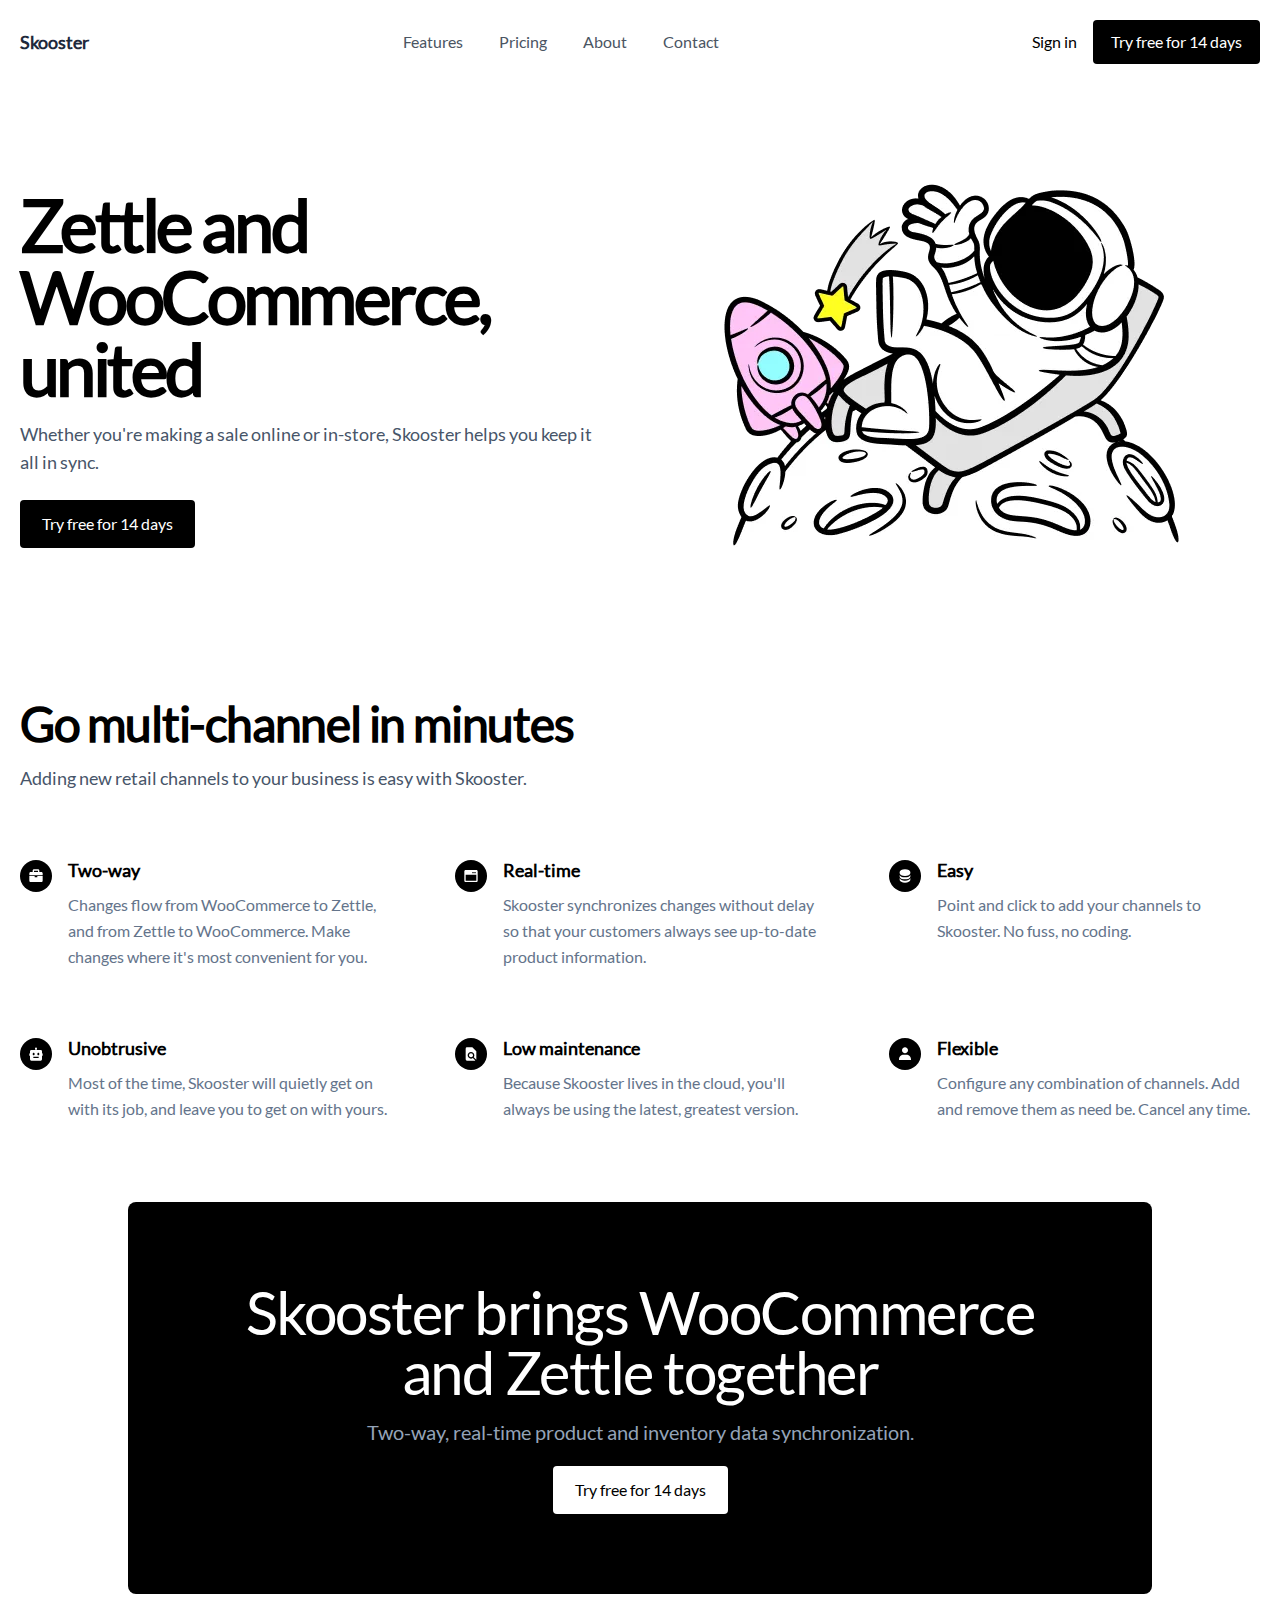
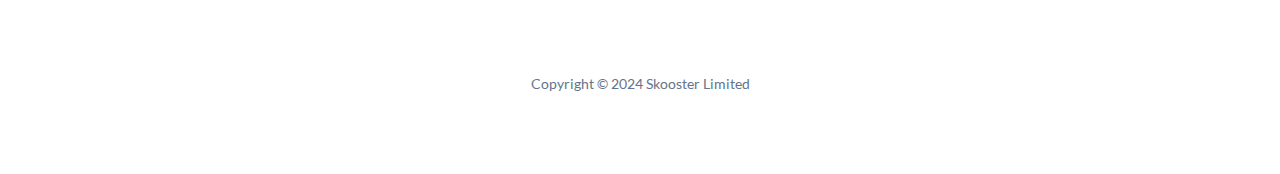
==== index.html @ 65a6e3c0 "fix: typo, reword" ====
<!DOCTYPE html><html lang="en"> <head><meta charset="UTF-8"><meta name="viewport" content="width=device-width"><link rel="icon" type="image/svg+xml" href="/favicon.svg"><meta name="generator" content="Astro v4.5.16"><!-- <link rel="preload" as="image" href={src} alt="Hero" /> --><title>Skooster</title><link rel="canonical" href="https://skooster.applebite.co.uk/"><meta name="description" content="Skooster Limited"><meta name="robots" content="index, follow"><meta name="twitter:card" content="summary_large_image"><meta name="twitter:site" content="@skoosterhq"><meta name="twitter:creator" content="@skoosterhq"><link rel="stylesheet" href="/_astro/index.DjylBV1G.css"></head> <body> <div class="max-w-screen-xl mx-auto px-5">  <header class="flex flex-col lg:flex-row justify-between items-center my-5">  <div class="flex w-full lg:w-auto items-center justify-between"> <a href="/" class="text-lg"><span class="font-bold text-slate-800">Skooster</span> </a> <div class="block lg:hidden"> <button id="astronav-menu" aria-label="Toggle Menu">  <svg fill="currentColor" class="w-4 h-4 text-gray-800" width="24" height="24" viewBox="0 0 24 24" xmlns="https://www.w3.org/2000/svg"> <title>Toggle Menu</title> <path class="astronav-close-icon astronav-toggle hidden" fill-rule="evenodd" clip-rule="evenodd" d="M18.278 16.864a1 1 0 01-1.414 1.414l-4.829-4.828-4.828 4.828a1 1 0 01-1.414-1.414l4.828-4.829-4.828-4.828a1 1 0 011.414-1.414l4.829 4.828 4.828-4.828a1 1 0 111.414 1.414l-4.828 4.829 4.828 4.828z"></path> <path class="astronav-open-icon astronav-toggle" fill-rule="evenodd" d="M4 5h16a1 1 0 010 2H4a1 1 0 110-2zm0 6h16a1 1 0 010 2H4a1 1 0 010-2zm0 6h16a1 1 0 010 2H4a1 1 0 010-2z"></path> </svg>  </button> </div> </div> <nav class="astronav-items astronav-toggle hidden w-full lg:w-auto mt-2 lg:flex lg:mt-0">  <ul class="flex flex-col lg:flex-row lg:gap-3">  <li> <a href="#" class="flex lg:px-3 py-2 items-center text-gray-600 hover:text-gray-900"> <span> Features</span> </a> </li>  <li> <a href="/pricing" class="flex lg:px-3 py-2 items-center text-gray-600 hover:text-gray-900"> <span> Pricing</span> </a> </li>  <li> <a href="/about" class="flex lg:px-3 py-2 items-center text-gray-600 hover:text-gray-900"> <span> About</span> </a> </li>  <li> <a href="/contact" class="flex lg:px-3 py-2 items-center text-gray-600 hover:text-gray-900"> <span> Contact</span> </a> </li>  </ul> <div class="lg:hidden flex items-center mt-3 gap-4"> <a href="#" class="rounded text-center transition focus-visible:ring-2 ring-offset-2 ring-gray-200 w-full px-4 py-2 bg-gray-100 hover:bg-gray-200   border-2 border-transparent">Log in </a> <a href="#" class="rounded text-center transition focus-visible:ring-2 ring-offset-2 ring-gray-200 w-full px-4 py-2 bg-black text-white hover:bg-gray-800  border-2 border-transparent">Sign up </a> </div>  </nav>  <script>(function(){const closeOnClick = false;

["DOMContentLoaded", "astro:after-swap"].forEach((event) => {
  document.addEventListener(event, addListeners);
});

// Function to clone and replace elements
function cloneAndReplace(element) {
  const clone = element.cloneNode(true);
  element.parentNode.replaceChild(clone, element);
}

function addListeners() {
  // Clean up existing listeners
  const oldMenuButton = document.getElementById("astronav-menu");
  if (oldMenuButton) {
    cloneAndReplace(oldMenuButton);
  }

  const oldDropdownMenus = document.querySelectorAll(".astronav-dropdown");
  oldDropdownMenus.forEach((menu) => {
    cloneAndReplace(menu);
  });

  // Mobile nav toggle
  const menuButton = document.getElementById("astronav-menu");
  menuButton && menuButton.addEventListener("click", toggleMobileNav);

  // Dropdown menus
  const dropdownMenus = document.querySelectorAll(".astronav-dropdown");
  dropdownMenus.forEach((menu) => {
    const button = menu.querySelector("button");
    button &&
      button.addEventListener("click", (event) =>
        toggleDropdownMenu(event, menu, dropdownMenus)
      );

    // Handle Submenu Dropdowns
    const dropDownSubmenus = menu.querySelectorAll(
      ".astronav-dropdown-submenu"
    );

    dropDownSubmenus.forEach((submenu) => {
      const submenuButton = submenu.querySelector("button");
      submenuButton &&
        submenuButton.addEventListener("click", (event) => {
          event.stopImmediatePropagation();
          toggleSubmenuDropdown(event, submenu);
        });
    });
  });

  // Clicking away from dropdown will remove the dropdown class
  document.addEventListener("click", closeAllDropdowns);

  if (closeOnClick) {
    handleCloseOnClick();
  }
}

function toggleMobileNav() {
  [...document.querySelectorAll(".astronav-toggle")].forEach((el) => {
    el.classList.toggle("hidden");
  });
}

function toggleDropdownMenu(event, menu, dropdownMenus) {
  toggleMenu(menu);

  // Close one dropdown when selecting another
  Array.from(dropdownMenus)
    .filter((el) => el !== menu && !menu.contains(el))
    .forEach(closeMenu);

  event.stopPropagation();
}

function toggleSubmenuDropdown(event, submenu) {
  event.stopPropagation();
  toggleMenu(submenu);

  // Close sibling submenus at the same nesting level
  const siblingSubmenus = submenu
    .closest(".astronav-dropdown")
    .querySelectorAll(".astronav-dropdown-submenu");
  Array.from(siblingSubmenus)
    .filter((el) => el !== submenu && !submenu.contains(el))
    .forEach(closeMenu);
}

function closeAllDropdowns(event) {
  const dropdownMenus = document.querySelectorAll(".dropdown-toggle");
  const dropdownParent = document.querySelectorAll(
    ".astronav-dropdown, .astronav-dropdown-submenu"
  );
  const isButtonInsideDropdown = [
    ...document.querySelectorAll(
      ".astronav-dropdown button, .astronav-dropdown-submenu button, #astronav-menu"
    ),
  ].some((button) => button.contains(event.target));
  if (!isButtonInsideDropdown) {
    dropdownMenus.forEach((d) => {
      // console.log("I ran", d);
      // if (!d.contains(event.target)) {
      d.classList.remove("open");
      d.removeAttribute("open");
      d.classList.add("hidden");
      // }
    });
    dropdownParent.forEach((d) => {
      d.classList.remove("open");
      d.removeAttribute("open");
      d.setAttribute("aria-expanded", "false");
    });
  }
}

function toggleMenu(menu) {
  menu.classList.toggle("open");
  const expanded = menu.getAttribute("aria-expanded") === "true";
  menu.setAttribute("aria-expanded", expanded ? "false" : "true");
  menu.hasAttribute("open")
    ? menu.removeAttribute("open")
    : menu.setAttribute("open", "");

  const dropdownToggle = menu.querySelector(".dropdown-toggle");
  const dropdownExpanded = dropdownToggle.getAttribute("aria-expanded");
  dropdownToggle.classList.toggle("hidden");
  dropdownToggle.setAttribute(
    "aria-expanded",
    dropdownExpanded === "true" ? "false" : "true"
  );
}

function closeMenu(menu) {
  // console.log("closing", menu);
  menu.classList.remove("open");
  menu.removeAttribute("open");
  menu.setAttribute("aria-expanded", "false");
  const dropdownToggles = menu.querySelectorAll(".dropdown-toggle");
  dropdownToggles.forEach((toggle) => {
    toggle.classList.add("hidden");
    toggle.setAttribute("aria-expanded", "false");
  });
}

function handleCloseOnClick() {
  const navMenuItems = document.querySelector(".astronav-items");
  const navToggle = document.getElementById("astronav-menu");
  const navLink = navMenuItems && navMenuItems.querySelectorAll("a");

  const MenuIcons = navToggle.querySelectorAll(".astronav-toggle");

  navLink &&
    navLink.forEach((item) => {
      item.addEventListener("click", () => {
        navMenuItems?.classList.add("hidden");
        MenuIcons.forEach((el) => {
          el.classList.toggle("hidden");
        });
      });
    });
}
})();</script> <div> <div class="hidden lg:flex items-center gap-4"> <a href="#">Sign in</a> <a href="#" class="rounded text-center transition focus-visible:ring-2 ring-offset-2 ring-gray-200 px-4 py-2 bg-black text-white hover:bg-gray-800  border-2 border-transparent">Try free for 14 days </a> </div> </div> </header>  </div>  <div class="max-w-screen-xl mx-auto px-5">  <main class="grid lg:grid-cols-2 place-items-center pt-16 pb-8 md:pt-12 md:pb-24"> <div class="py-6 md:order-1 hidden md:block"> <picture> <source srcset="/_astro/hero.DlKDY3ml_C3Yxn.webp 200w, /_astro/hero.DlKDY3ml_Z2lV4Yd.webp 400w, /_astro/hero.DlKDY3ml_Z1VhsC8.webp 600w" type="image/webp" sizes="(max-width: 800px) 100vw, 620px"> <img src="/_astro/hero.DlKDY3ml_1b0qtt.png" srcset="/_astro/hero.DlKDY3ml_Zb8dUS.png 200w, /_astro/hero.DlKDY3ml_1U3Pls.png 400w, /_astro/hero.DlKDY3ml_1b0qtt.png 600w" alt="Astronaut in the air" sizes="(max-width: 800px) 100vw, 620px" loading="eager" width="520" height="424" decoding="async"> </picture> </div> <div> <h1 class="text-5xl lg:text-6xl xl:text-7xl font-bold lg:tracking-tight xl:tracking-tighter">
Zettle and WooCommerce, united
</h1> <p class="text-lg mt-4 text-slate-600 max-w-xl">
Whether you're making a sale online or in-store, Skooster helps you keep it all in sync.
</p> <div class="mt-6 flex flex-col sm:flex-row gap-3"> <a href="https://web3templates.com/templates/astroship-starter-website-template-for-astro" target="_blank" rel="noopener" class="rounded text-center transition focus-visible:ring-2 ring-offset-2 ring-gray-200 px-5 py-2.5 bg-black text-white hover:bg-gray-800  border-2 border-transparent flex gap-1 items-center justify-center">
Try free for 14 days
 </a> </div> </div> </main> <div class="mt-16 md:mt-0"> <h2 class="text-4xl lg:text-5xl font-bold lg:tracking-tight">
Go multi-channel in minutes
</h2> <p class="text-lg mt-4 text-slate-600">
Adding new retail channels to your business is easy with Skooster.
</p> </div> <div class="grid sm:grid-cols-2 md:grid-cols-3 mt-16 gap-16"> <div class="flex gap-4 items-start"> <div class="mt-1 bg-black rounded-full p-2 w-8 h-8 shrink-0"> <svg width="1em" height="1em" viewBox="0 0 24 24" class="text-white" data-icon="bx:bxs-briefcase">  <symbol id="ai:bx:bxs-briefcase"><path d="M20 6h-3V4c0-1.103-.897-2-2-2H9c-1.103 0-2 .897-2 2v2H4c-1.103 0-2 .897-2 2v3h20V8c0-1.103-.897-2-2-2zM9 4h6v2H9V4zm5 10h-4v-2H2v7c0 1.103.897 2 2 2h16c1.103 0 2-.897 2-2v-7h-8v2z" fill="currentColor"/></symbol><use xlink:href="#ai:bx:bxs-briefcase"></use>  </svg> </div> <div> <h3 class="font-semibold text-lg">Two-way</h3>  <p class="text-slate-500 mt-2 leading-relaxed"> Changes flow from WooCommerce to Zettle, and from Zettle to WooCommerce.  Make changes where it&#39;s most convenient for you. </p> </div> </div><div class="flex gap-4 items-start"> <div class="mt-1 bg-black rounded-full p-2 w-8 h-8 shrink-0"> <svg width="1em" height="1em" viewBox="0 0 24 24" class="text-white" data-icon="bx:bxs-window-alt">  <symbol id="ai:bx:bxs-window-alt"><path d="M20 3H4c-1.103 0-2 .897-2 2v14c0 1.103.897 2 2 2h16c1.103 0 2-.897 2-2V5c0-1.103-.897-2-2-2zm-3 3h2v2h-2V6zm-3 0h2v2h-2V6zM4 19v-9h16.001l.001 9H4z" fill="currentColor"/></symbol><use xlink:href="#ai:bx:bxs-window-alt"></use>  </svg> </div> <div> <h3 class="font-semibold text-lg">Real-time</h3>  <p class="text-slate-500 mt-2 leading-relaxed"> Skooster synchronizes changes without delay so that your customers always see up-to-date product information. </p> </div> </div><div class="flex gap-4 items-start"> <div class="mt-1 bg-black rounded-full p-2 w-8 h-8 shrink-0"> <svg width="1em" height="1em" viewBox="0 0 24 24" class="text-white" data-icon="bx:bxs-data">  <symbol id="ai:bx:bxs-data"><path d="M20 6c0-2.168-3.663-4-8-4S4 3.832 4 6v2c0 2.168 3.663 4 8 4s8-1.832 8-4V6zm-8 13c-4.337 0-8-1.832-8-4v3c0 2.168 3.663 4 8 4s8-1.832 8-4v-3c0 2.168-3.663 4-8 4z" fill="currentColor"/><path d="M20 10c0 2.168-3.663 4-8 4s-8-1.832-8-4v3c0 2.168 3.663 4 8 4s8-1.832 8-4v-3z" fill="currentColor"/></symbol><use xlink:href="#ai:bx:bxs-data"></use>  </svg> </div> <div> <h3 class="font-semibold text-lg">Easy</h3>  <p class="text-slate-500 mt-2 leading-relaxed"> Point and click to add your channels to Skooster.  No fuss, no coding. </p> </div> </div><div class="flex gap-4 items-start"> <div class="mt-1 bg-black rounded-full p-2 w-8 h-8 shrink-0"> <svg width="1em" height="1em" viewBox="0 0 24 24" class="text-white" data-icon="bx:bxs-bot">  <symbol id="ai:bx:bxs-bot"><path d="M21 10.975V8a2 2 0 0 0-2-2h-6V4.688c.305-.274.5-.668.5-1.11a1.5 1.5 0 0 0-3 0c0 .442.195.836.5 1.11V6H5a2 2 0 0 0-2 2v2.998l-.072.005A.999.999 0 0 0 2 12v2a1 1 0 0 0 1 1v5a2 2 0 0 0 2 2h14a2 2 0 0 0 2-2v-5a1 1 0 0 0 1-1v-1.938a1.004 1.004 0 0 0-.072-.455c-.202-.488-.635-.605-.928-.632zM7 12c0-1.104.672-2 1.5-2s1.5.896 1.5 2s-.672 2-1.5 2S7 13.104 7 12zm8.998 6c-1.001-.003-7.997 0-7.998 0v-2s7.001-.002 8.002 0l-.004 2zm-.498-4c-.828 0-1.5-.896-1.5-2s.672-2 1.5-2s1.5.896 1.5 2s-.672 2-1.5 2z" fill="currentColor"/></symbol><use xlink:href="#ai:bx:bxs-bot"></use>  </svg> </div> <div> <h3 class="font-semibold text-lg">Unobtrusive</h3>  <p class="text-slate-500 mt-2 leading-relaxed"> Most of the time, Skooster will quietly get on with its job, and leave you to get on with yours. </p> </div> </div><div class="flex gap-4 items-start"> <div class="mt-1 bg-black rounded-full p-2 w-8 h-8 shrink-0"> <svg width="1em" height="1em" viewBox="0 0 24 24" class="text-white" data-icon="bx:bxs-file-find">  <symbol id="ai:bx:bxs-file-find"><path d="M6 22h12c.178 0 .348-.03.512-.074l-3.759-3.759A4.966 4.966 0 0 1 12 19c-2.757 0-5-2.243-5-5s2.243-5 5-5s5 2.243 5 5a4.964 4.964 0 0 1-.833 2.753l3.759 3.759c.044-.164.074-.334.074-.512V8l-6-6H6a2 2 0 0 0-2 2v16a2 2 0 0 0 2 2z" fill="currentColor"/><circle cx="12" cy="14" r="3" fill="currentColor"/></symbol><use xlink:href="#ai:bx:bxs-file-find"></use>  </svg> </div> <div> <h3 class="font-semibold text-lg">Low maintenance</h3>  <p class="text-slate-500 mt-2 leading-relaxed"> Because Skooster lives in the cloud, you&#39;ll always be using the latest, greatest version. </p> </div> </div><div class="flex gap-4 items-start"> <div class="mt-1 bg-black rounded-full p-2 w-8 h-8 shrink-0"> <svg width="1em" height="1em" viewBox="0 0 24 24" class="text-white" data-icon="bx:bxs-user">  <symbol id="ai:bx:bxs-user"><path d="M7.5 6.5C7.5 8.981 9.519 11 12 11s4.5-2.019 4.5-4.5S14.481 2 12 2S7.5 4.019 7.5 6.5zM20 21h1v-1c0-3.859-3.141-7-7-7h-4c-3.86 0-7 3.141-7 7v1h17z" fill="currentColor"/></symbol><use xlink:href="#ai:bx:bxs-user"></use>  </svg> </div> <div> <h3 class="font-semibold text-lg">Flexible</h3>  <p class="text-slate-500 mt-2 leading-relaxed"> Configure any combination of channels.  Add and remove them as need be.  Cancel any time. </p> </div> </div> </div> <div class="bg-black p-8 md:px-20 md:py-20 mt-20 mx-auto max-w-5xl rounded-lg flex flex-col items-center text-center"> <h2 class="text-white text-4xl md:text-6xl tracking-tight">
Skooster brings WooCommerce and Zettle together
</h2> <p class="text-slate-400 mt-4 text-lg md:text-xl">
Two-way, real-time product and inventory data synchronization.
</p> <div class="flex mt-5"> <a href="#" class="rounded text-center transition focus-visible:ring-2 ring-offset-2 ring-gray-200 px-5 py-2.5 bg-white text-black   border-2 border-transparent">Try free for 14 days </a> </div> </div>  </div>  <footer class="my-20"> <p class="text-center text-sm text-slate-500">
Copyright © 2024 Skooster Limited
</p> </footer>  </body> </html>
---- _astro/index.DjylBV1G.css ----
*,:before,:after{box-sizing:border-box;border-width:0;border-style:solid;border-color:#e5e7eb}:before,:after{--tw-content: ""}html,:host{line-height:1.5;-webkit-text-size-adjust:100%;-moz-tab-size:4;-o-tab-size:4;tab-size:4;font-family:Lato,ui-sans-serif,system-ui,sans-serif,"Apple Color Emoji","Segoe UI Emoji",Segoe UI Symbol,"Noto Color Emoji";font-feature-settings:normal;font-variation-settings:normal;-webkit-tap-highlight-color:transparent}body{margin:0;line-height:inherit}hr{height:0;color:inherit;border-top-width:1px}abbr:where([title]){-webkit-text-decoration:underline dotted;text-decoration:underline dotted}h1,h2,h3,h4,h5,h6{font-size:inherit;font-weight:inherit}a{color:inherit;text-decoration:inherit}b,strong{font-weight:bolder}code,kbd,samp,pre{font-family:ui-monospace,SFMono-Regular,Menlo,Monaco,Consolas,Liberation Mono,Courier New,monospace;font-feature-settings:normal;font-variation-settings:normal;font-size:1em}small{font-size:80%}sub,sup{font-size:75%;line-height:0;position:relative;vertical-align:baseline}sub{bottom:-.25em}sup{top:-.5em}table{text-indent:0;border-color:inherit;border-collapse:collapse}button,input,optgroup,select,textarea{font-family:inherit;font-feature-settings:inherit;font-variation-settings:inherit;font-size:100%;font-weight:inherit;line-height:inherit;letter-spacing:inherit;color:inherit;margin:0;padding:0}button,select{text-transform:none}button,input:where([type=button]),input:where([type=reset]),input:where([type=submit]){-webkit-appearance:button;background-color:transparent;background-image:none}:-moz-focusring{outline:auto}:-moz-ui-invalid{box-shadow:none}progress{vertical-align:baseline}::-webkit-inner-spin-button,::-webkit-outer-spin-button{height:auto}[type=search]{-webkit-appearance:textfield;outline-offset:-2px}::-webkit-search-decoration{-webkit-appearance:none}::-webkit-file-upload-button{-webkit-appearance:button;font:inherit}summary{display:list-item}blockquote,dl,dd,h1,h2,h3,h4,h5,h6,hr,figure,p,pre{margin:0}fieldset{margin:0;padding:0}legend{padding:0}ol,ul,menu{list-style:none;margin:0;padding:0}dialog{padding:0}textarea{resize:vertical}input::-moz-placeholder,textarea::-moz-placeholder{opacity:1;color:#9ca3af}input::placeholder,textarea::placeholder{opacity:1;color:#9ca3af}button,[role=button]{cursor:pointer}:disabled{cursor:default}img,svg,video,canvas,audio,iframe,embed,object{display:block;vertical-align:middle}img,video{max-width:100%;height:auto}[hidden]{display:none}*,:before,:after{--tw-border-spacing-x: 0;--tw-border-spacing-y: 0;--tw-translate-x: 0;--tw-translate-y: 0;--tw-rotate: 0;--tw-skew-x: 0;--tw-skew-y: 0;--tw-scale-x: 1;--tw-scale-y: 1;--tw-pan-x: ;--tw-pan-y: ;--tw-pinch-zoom: ;--tw-scroll-snap-strictness: proximity;--tw-gradient-from-position: ;--tw-gradient-via-position: ;--tw-gradient-to-position: ;--tw-ordinal: ;--tw-slashed-zero: ;--tw-numeric-figure: ;--tw-numeric-spacing: ;--tw-numeric-fraction: ;--tw-ring-inset: ;--tw-ring-offset-width: 0px;--tw-ring-offset-color: #fff;--tw-ring-color: rgb(59 130 246 / .5);--tw-ring-offset-shadow: 0 0 #0000;--tw-ring-shadow: 0 0 #0000;--tw-shadow: 0 0 #0000;--tw-shadow-colored: 0 0 #0000;--tw-blur: ;--tw-brightness: ;--tw-contrast: ;--tw-grayscale: ;--tw-hue-rotate: ;--tw-invert: ;--tw-saturate: ;--tw-sepia: ;--tw-drop-shadow: ;--tw-backdrop-blur: ;--tw-backdrop-brightness: ;--tw-backdrop-contrast: ;--tw-backdrop-grayscale: ;--tw-backdrop-hue-rotate: ;--tw-backdrop-invert: ;--tw-backdrop-opacity: ;--tw-backdrop-saturate: ;--tw-backdrop-sepia: ;--tw-contain-size: ;--tw-contain-layout: ;--tw-contain-paint: ;--tw-contain-style: }::backdrop{--tw-border-spacing-x: 0;--tw-border-spacing-y: 0;--tw-translate-x: 0;--tw-translate-y: 0;--tw-rotate: 0;--tw-skew-x: 0;--tw-skew-y: 0;--tw-scale-x: 1;--tw-scale-y: 1;--tw-pan-x: ;--tw-pan-y: ;--tw-pinch-zoom: ;--tw-scroll-snap-strictness: proximity;--tw-gradient-from-position: ;--tw-gradient-via-position: ;--tw-gradient-to-position: ;--tw-ordinal: ;--tw-slashed-zero: ;--tw-numeric-figure: ;--tw-numeric-spacing: ;--tw-numeric-fraction: ;--tw-ring-inset: ;--tw-ring-offset-width: 0px;--tw-ring-offset-color: #fff;--tw-ring-color: rgb(59 130 246 / .5);--tw-ring-offset-shadow: 0 0 #0000;--tw-ring-shadow: 0 0 #0000;--tw-shadow: 0 0 #0000;--tw-shadow-colored: 0 0 #0000;--tw-blur: ;--tw-brightness: ;--tw-contrast: ;--tw-grayscale: ;--tw-hue-rotate: ;--tw-invert: ;--tw-saturate: ;--tw-sepia: ;--tw-drop-shadow: ;--tw-backdrop-blur: ;--tw-backdrop-brightness: ;--tw-backdrop-contrast: ;--tw-backdrop-grayscale: ;--tw-backdrop-hue-rotate: ;--tw-backdrop-invert: ;--tw-backdrop-opacity: ;--tw-backdrop-saturate: ;--tw-backdrop-sepia: ;--tw-contain-size: ;--tw-contain-layout: ;--tw-contain-paint: ;--tw-contain-style: }.mx-auto{margin-left:auto;margin-right:auto}.my-20{margin-top:5rem;margin-bottom:5rem}.my-5{margin-top:1.25rem;margin-bottom:1.25rem}.mt-1{margin-top:.25rem}.mt-16{margin-top:4rem}.mt-2{margin-top:.5rem}.mt-20{margin-top:5rem}.mt-3{margin-top:.75rem}.mt-4{margin-top:1rem}.mt-5{margin-top:1.25rem}.mt-6{margin-top:1.5rem}.block{display:block}.flex{display:flex}.grid{display:grid}.hidden{display:none}.h-4{height:1rem}.h-8{height:2rem}.min-h-\[calc\(100vh-16rem\)\]{min-height:calc(100vh - 16rem)}.w-4{width:1rem}.w-8{width:2rem}.w-full{width:100%}.max-w-5xl{max-width:64rem}.max-w-screen-xl{max-width:1280px}.max-w-xl{max-width:36rem}.shrink-0{flex-shrink:0}.flex-col{flex-direction:column}.place-items-center{place-items:center}.items-start{align-items:flex-start}.items-center{align-items:center}.justify-center{justify-content:center}.justify-between{justify-content:space-between}.gap-1{gap:.25rem}.gap-16{gap:4rem}.gap-3{gap:.75rem}.gap-4{gap:1rem}.rounded{border-radius:.25rem}.rounded-full{border-radius:9999px}.rounded-lg{border-radius:.5rem}.border-2{border-width:2px}.border-black{--tw-border-opacity: 1;border-color:rgb(0 0 0 / var(--tw-border-opacity))}.border-transparent{border-color:transparent}.bg-black{--tw-bg-opacity: 1;background-color:rgb(0 0 0 / var(--tw-bg-opacity))}.bg-gray-100{--tw-bg-opacity: 1;background-color:rgb(243 244 246 / var(--tw-bg-opacity))}.bg-white{--tw-bg-opacity: 1;background-color:rgb(255 255 255 / var(--tw-bg-opacity))}.p-2{padding:.5rem}.p-8{padding:2rem}.px-4{padding-left:1rem;padding-right:1rem}.px-5{padding-left:1.25rem;padding-right:1.25rem}.py-2{padding-top:.5rem;padding-bottom:.5rem}.py-2\.5{padding-top:.625rem;padding-bottom:.625rem}.py-6{padding-top:1.5rem;padding-bottom:1.5rem}.pb-8{padding-bottom:2rem}.pt-16{padding-top:4rem}.text-center{text-align:center}.text-4xl{font-size:2.25rem;line-height:2.5rem}.text-5xl{font-size:3rem;line-height:1}.text-lg{font-size:1.125rem;line-height:1.75rem}.text-sm{font-size:.875rem;line-height:1.25rem}.font-bold{font-weight:700}.font-semibold{font-weight:600}.leading-relaxed{line-height:1.625}.tracking-tight{letter-spacing:-.025em}.text-black{--tw-text-opacity: 1;color:rgb(0 0 0 / var(--tw-text-opacity))}.text-gray-600{--tw-text-opacity: 1;color:rgb(75 85 99 / var(--tw-text-opacity))}.text-gray-800{--tw-text-opacity: 1;color:rgb(31 41 55 / var(--tw-text-opacity))}.text-slate-400{--tw-text-opacity: 1;color:rgb(148 163 184 / var(--tw-text-opacity))}.text-slate-500{--tw-text-opacity: 1;color:rgb(100 116 139 / var(--tw-text-opacity))}.text-slate-600{--tw-text-opacity: 1;color:rgb(71 85 105 / var(--tw-text-opacity))}.text-slate-800{--tw-text-opacity: 1;color:rgb(30 41 59 / var(--tw-text-opacity))}.text-white{--tw-text-opacity: 1;color:rgb(255 255 255 / var(--tw-text-opacity))}.outline{outline-style:solid}.ring-gray-200{--tw-ring-opacity: 1;--tw-ring-color: rgb(229 231 235 / var(--tw-ring-opacity))}.ring-offset-2{--tw-ring-offset-width: 2px}.transition{transition-property:color,background-color,border-color,text-decoration-color,fill,stroke,opacity,box-shadow,transform,filter,-webkit-backdrop-filter;transition-property:color,background-color,border-color,text-decoration-color,fill,stroke,opacity,box-shadow,transform,filter,backdrop-filter;transition-property:color,background-color,border-color,text-decoration-color,fill,stroke,opacity,box-shadow,transform,filter,backdrop-filter,-webkit-backdrop-filter;transition-timing-function:cubic-bezier(.4,0,.2,1);transition-duration:.15s}.hover\:bg-gray-100:hover{--tw-bg-opacity: 1;background-color:rgb(243 244 246 / var(--tw-bg-opacity))}.hover\:bg-gray-200:hover{--tw-bg-opacity: 1;background-color:rgb(229 231 235 / var(--tw-bg-opacity))}.hover\:bg-gray-800:hover{--tw-bg-opacity: 1;background-color:rgb(31 41 55 / var(--tw-bg-opacity))}.hover\:text-gray-900:hover{--tw-text-opacity: 1;color:rgb(17 24 39 / var(--tw-text-opacity))}.focus-visible\:ring-2:focus-visible{--tw-ring-offset-shadow: var(--tw-ring-inset) 0 0 0 var(--tw-ring-offset-width) var(--tw-ring-offset-color);--tw-ring-shadow: var(--tw-ring-inset) 0 0 0 calc(2px + var(--tw-ring-offset-width)) var(--tw-ring-color);box-shadow:var(--tw-ring-offset-shadow),var(--tw-ring-shadow),var(--tw-shadow, 0 0 #0000)}@media (min-width: 640px){.sm\:grid-cols-2{grid-template-columns:repeat(2,minmax(0,1fr))}.sm\:flex-row{flex-direction:row}}@media (min-width: 768px){.md\:order-1{order:1}.md\:mt-0{margin-top:0}.md\:block{display:block}.md\:grid-cols-3{grid-template-columns:repeat(3,minmax(0,1fr))}.md\:px-20{padding-left:5rem;padding-right:5rem}.md\:py-20{padding-top:5rem;padding-bottom:5rem}.md\:pb-24{padding-bottom:6rem}.md\:pt-12{padding-top:3rem}.md\:text-6xl{font-size:3.75rem;line-height:1}.md\:text-xl{font-size:1.25rem;line-height:1.75rem}}@media (min-width: 1024px){.lg\:mt-0{margin-top:0}.lg\:flex{display:flex}.lg\:hidden{display:none}.lg\:w-auto{width:auto}.lg\:grid-cols-2{grid-template-columns:repeat(2,minmax(0,1fr))}.lg\:flex-row{flex-direction:row}.lg\:gap-3{gap:.75rem}.lg\:px-3{padding-left:.75rem;padding-right:.75rem}.lg\:text-5xl{font-size:3rem;line-height:1}.lg\:text-6xl{font-size:3.75rem;line-height:1}.lg\:tracking-tight{letter-spacing:-.025em}}@media (min-width: 1280px){.xl\:text-7xl{font-size:4.5rem;line-height:1}.xl\:tracking-tighter{letter-spacing:-.05em}}@font-face{font-family:Lato;font-style:normal;font-display:swap;font-weight:400;src:url(/_astro/lato-latin-ext-400-normal.C8eBZ-j2.woff2) format("woff2"),url([data-uri]) format("woff");unicode-range:U+0100-02AF,U+0304,U+0308,U+0329,U+1E00-1E9F,U+1EF2-1EFF,U+2020,U+20A0-20AB,U+20AD-20C0,U+2113,U+2C60-2C7F,U+A720-A7FF}@font-face{font-family:Lato;font-style:normal;font-display:swap;font-weight:400;src:url(/_astro/lato-latin-400-normal.BEhtfm5r.woff2) format("woff2"),url(/_astro/lato-latin-400-normal.B11PyLys.woff) format("woff");unicode-range:U+0000-00FF,U+0131,U+0152-0153,U+02BB-02BC,U+02C6,U+02DA,U+02DC,U+0304,U+0308,U+0329,U+2000-206F,U+2074,U+20AC,U+2122,U+2191,U+2193,U+2212,U+2215,U+FEFF,U+FFFD}img{content-visibility:auto}
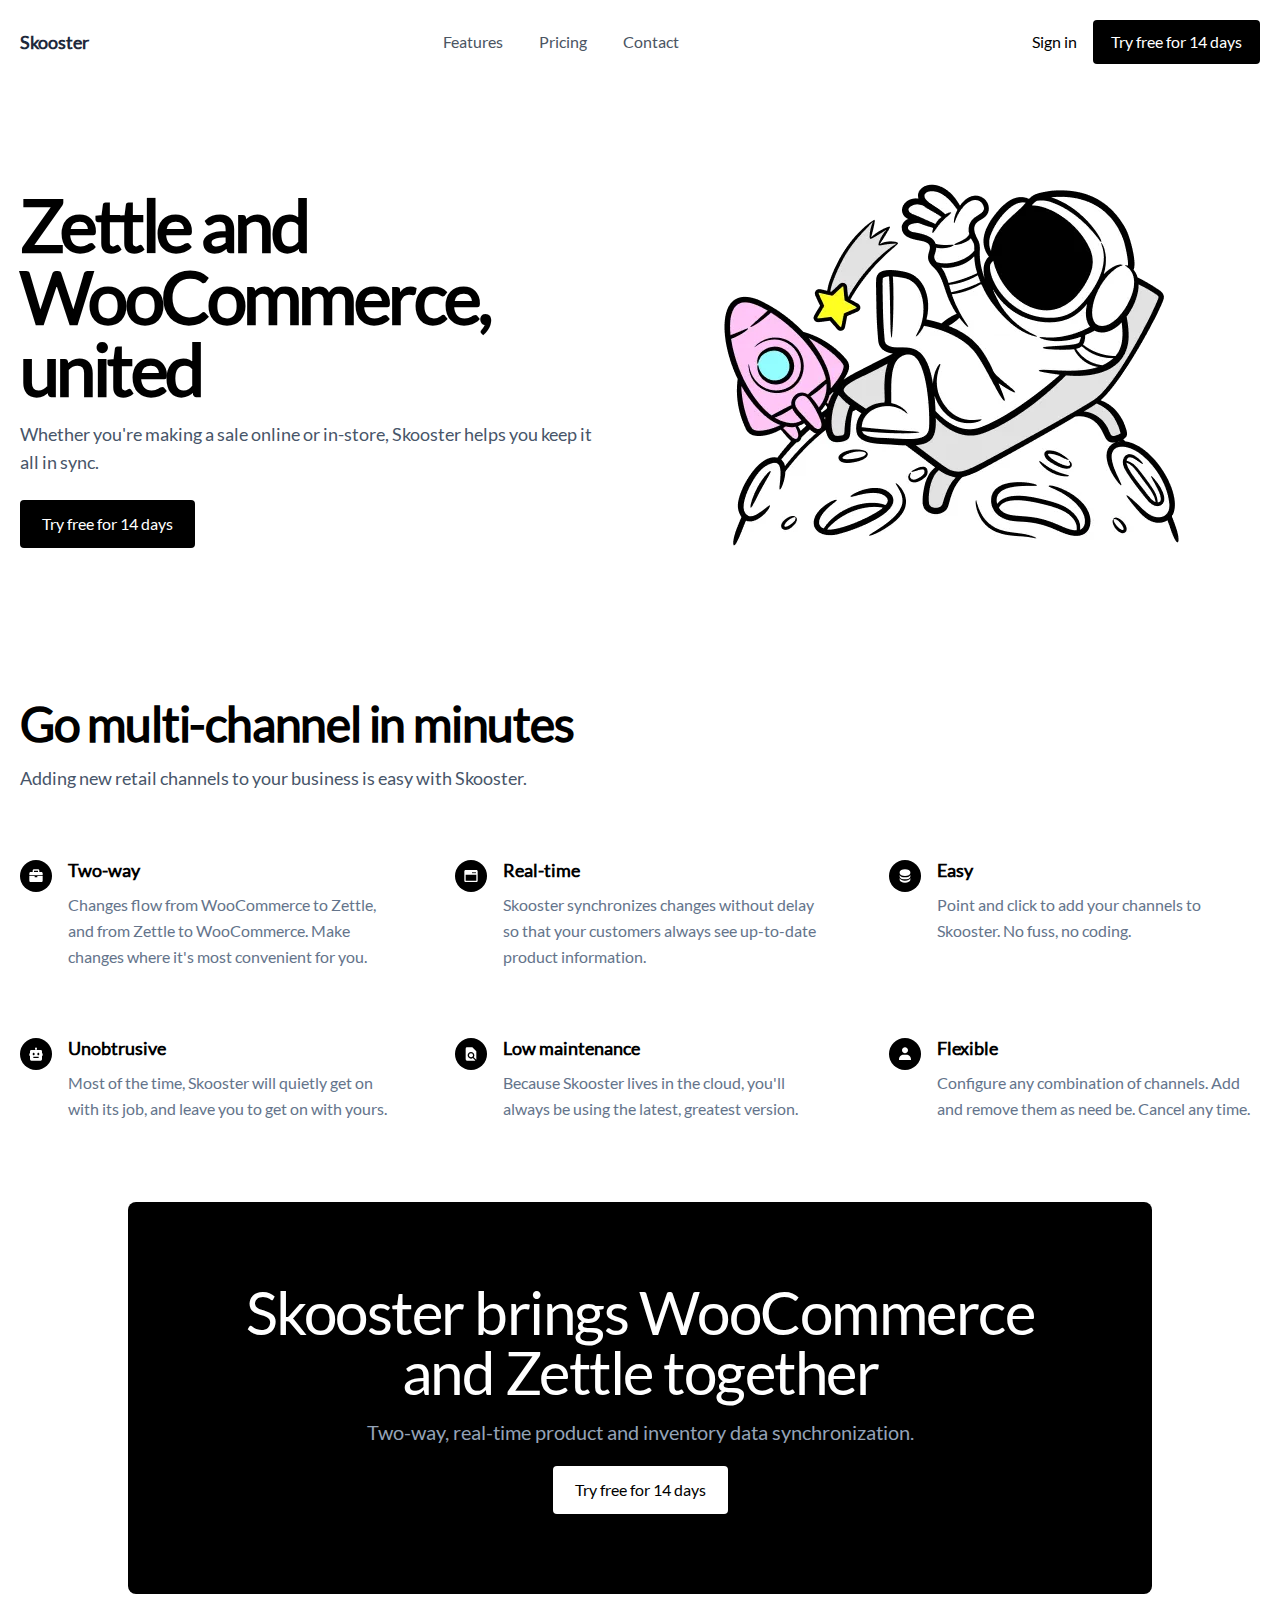
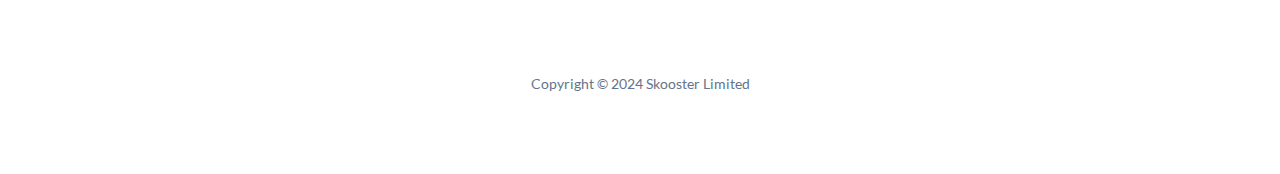
==== commit d79f184a: "fix: font preload" ====
--- a/index.html
+++ b/index.html
@@ -1,4 +1,4 @@
-<!DOCTYPE html><html lang="en"> <head><meta charset="UTF-8"><meta name="viewport" content="width=device-width"><link rel="icon" type="image/svg+xml" href="/favicon.svg"><meta name="generator" content="Astro v4.5.16"><!-- <link rel="preload" as="image" href={src} alt="Hero" /> --><title>Skooster</title><link rel="canonical" href="https://skooster.applebite.co.uk/"><meta name="description" content="Skooster Limited"><meta name="robots" content="index, follow"><meta name="twitter:card" content="summary_large_image"><meta name="twitter:site" content="@skoosterhq"><meta name="twitter:creator" content="@skoosterhq"><link rel="stylesheet" href="/_astro/index.DjylBV1G.css"></head> <body> <div class="max-w-screen-xl mx-auto px-5">  <header class="flex flex-col lg:flex-row justify-between items-center my-5">  <div class="flex w-full lg:w-auto items-center justify-between"> <a href="/" class="text-lg"><span class="font-bold text-slate-800">Skooster</span> </a> <div class="block lg:hidden"> <button id="astronav-menu" aria-label="Toggle Menu">  <svg fill="currentColor" class="w-4 h-4 text-gray-800" width="24" height="24" viewBox="0 0 24 24" xmlns="https://www.w3.org/2000/svg"> <title>Toggle Menu</title> <path class="astronav-close-icon astronav-toggle hidden" fill-rule="evenodd" clip-rule="evenodd" d="M18.278 16.864a1 1 0 01-1.414 1.414l-4.829-4.828-4.828 4.828a1 1 0 01-1.414-1.414l4.828-4.829-4.828-4.828a1 1 0 011.414-1.414l4.829 4.828 4.828-4.828a1 1 0 111.414 1.414l-4.828 4.829 4.828 4.828z"></path> <path class="astronav-open-icon astronav-toggle" fill-rule="evenodd" d="M4 5h16a1 1 0 010 2H4a1 1 0 110-2zm0 6h16a1 1 0 010 2H4a1 1 0 010-2zm0 6h16a1 1 0 010 2H4a1 1 0 010-2z"></path> </svg>  </button> </div> </div> <nav class="astronav-items astronav-toggle hidden w-full lg:w-auto mt-2 lg:flex lg:mt-0">  <ul class="flex flex-col lg:flex-row lg:gap-3">  <li> <a href="#" class="flex lg:px-3 py-2 items-center text-gray-600 hover:text-gray-900"> <span> Features</span> </a> </li>  <li> <a href="/pricing" class="flex lg:px-3 py-2 items-center text-gray-600 hover:text-gray-900"> <span> Pricing</span> </a> </li>  <li> <a href="/about" class="flex lg:px-3 py-2 items-center text-gray-600 hover:text-gray-900"> <span> About</span> </a> </li>  <li> <a href="/contact" class="flex lg:px-3 py-2 items-center text-gray-600 hover:text-gray-900"> <span> Contact</span> </a> </li>  </ul> <div class="lg:hidden flex items-center mt-3 gap-4"> <a href="#" class="rounded text-center transition focus-visible:ring-2 ring-offset-2 ring-gray-200 w-full px-4 py-2 bg-gray-100 hover:bg-gray-200   border-2 border-transparent">Log in </a> <a href="#" class="rounded text-center transition focus-visible:ring-2 ring-offset-2 ring-gray-200 w-full px-4 py-2 bg-black text-white hover:bg-gray-800  border-2 border-transparent">Sign up </a> </div>  </nav>  <script>(function(){const closeOnClick = false;
+<!DOCTYPE html><html lang="en" style="overflow-x: hidden; margin-right: calc(100% - 100vw)"> <head><meta charset="UTF-8"><meta name="viewport" content="width=device-width"><link rel="icon" type="image/svg+xml" href="/favicon.svg"><meta name="generator" content="Astro v4.5.16"><link rel="preload" href="/fonts/lato.woff2" as="font" type="font/woff2" crossorigin><!-- <link rel="preload" as="image" href={src} alt="Hero" /> --><title>Skooster</title><link rel="canonical" href="https://skooster.applebite.co.uk/"><meta name="description" content="Skooster Limited"><meta name="robots" content="index, follow"><meta name="twitter:card" content="summary_large_image"><meta name="twitter:site" content="@skoosterhq"><meta name="twitter:creator" content="@skoosterhq"><link rel="stylesheet" href="/_astro/index.Cnn5K7Jh.css"></head> <body> <div class="max-w-screen-xl mx-auto px-5">  <header class="flex flex-col lg:flex-row justify-between items-center my-5">  <div class="flex w-full lg:w-auto items-center justify-between"> <a href="/" class="text-lg"><span class="font-bold text-slate-800">Skooster</span> </a> <div class="block lg:hidden"> <button id="astronav-menu" aria-label="Toggle Menu">  <svg fill="currentColor" class="w-4 h-4 text-gray-800" width="24" height="24" viewBox="0 0 24 24" xmlns="https://www.w3.org/2000/svg"> <title>Toggle Menu</title> <path class="astronav-close-icon astronav-toggle hidden" fill-rule="evenodd" clip-rule="evenodd" d="M18.278 16.864a1 1 0 01-1.414 1.414l-4.829-4.828-4.828 4.828a1 1 0 01-1.414-1.414l4.828-4.829-4.828-4.828a1 1 0 011.414-1.414l4.829 4.828 4.828-4.828a1 1 0 111.414 1.414l-4.828 4.829 4.828 4.828z"></path> <path class="astronav-open-icon astronav-toggle" fill-rule="evenodd" d="M4 5h16a1 1 0 010 2H4a1 1 0 110-2zm0 6h16a1 1 0 010 2H4a1 1 0 010-2zm0 6h16a1 1 0 010 2H4a1 1 0 010-2z"></path> </svg>  </button> </div> </div> <nav class="astronav-items astronav-toggle hidden w-full lg:w-auto mt-2 lg:flex lg:mt-0">  <ul class="flex flex-col lg:flex-row lg:gap-3">  <li> <a href="/#" class="flex lg:px-3 py-2 items-center text-gray-600 hover:text-gray-900"> <span> Features</span> </a> </li>  <li> <a href="/pricing" class="flex lg:px-3 py-2 items-center text-gray-600 hover:text-gray-900"> <span> Pricing</span> </a> </li>  <li> <a href="/contact" class="flex lg:px-3 py-2 items-center text-gray-600 hover:text-gray-900"> <span> Contact</span> </a> </li>  </ul> <div class="lg:hidden flex items-center mt-3 gap-4"> <a href="#" class="rounded text-center transition focus-visible:ring-2 ring-offset-2 ring-gray-200 w-full px-4 py-2 bg-gray-100 hover:bg-gray-200 border-2 border-transparent">Log in </a> <a href="#" class="rounded text-center transition focus-visible:ring-2 ring-offset-2 ring-gray-200 w-full px-4 py-2 bg-black text-white hover:bg-gray-800 border-2 border-transparent">Sign up </a> </div>  </nav>  <script>(function(){const closeOnClick = false;
 
 ["DOMContentLoaded", "astro:after-swap"].forEach((event) => {
   document.addEventListener(event, addListeners);
@@ -161,11 +161,11 @@
       });
     });
 }
-})();</script> <div> <div class="hidden lg:flex items-center gap-4"> <a href="#">Sign in</a> <a href="#" class="rounded text-center transition focus-visible:ring-2 ring-offset-2 ring-gray-200 px-4 py-2 bg-black text-white hover:bg-gray-800  border-2 border-transparent">Try free for 14 days </a> </div> </div> </header>  </div>  <div class="max-w-screen-xl mx-auto px-5">  <main class="grid lg:grid-cols-2 place-items-center pt-16 pb-8 md:pt-12 md:pb-24"> <div class="py-6 md:order-1 hidden md:block"> <picture> <source srcset="/_astro/hero.DlKDY3ml_C3Yxn.webp 200w, /_astro/hero.DlKDY3ml_Z2lV4Yd.webp 400w, /_astro/hero.DlKDY3ml_Z1VhsC8.webp 600w" type="image/webp" sizes="(max-width: 800px) 100vw, 620px"> <img src="/_astro/hero.DlKDY3ml_1b0qtt.png" srcset="/_astro/hero.DlKDY3ml_Zb8dUS.png 200w, /_astro/hero.DlKDY3ml_1U3Pls.png 400w, /_astro/hero.DlKDY3ml_1b0qtt.png 600w" alt="Astronaut in the air" sizes="(max-width: 800px) 100vw, 620px" loading="eager" width="520" height="424" decoding="async"> </picture> </div> <div> <h1 class="text-5xl lg:text-6xl xl:text-7xl font-bold lg:tracking-tight xl:tracking-tighter">
+})();</script> <div> <div class="hidden lg:flex items-center gap-4"> <a href="#">Sign in</a> <a href="#" class="rounded text-center transition focus-visible:ring-2 ring-offset-2 ring-gray-200 px-4 py-2 bg-black text-white hover:bg-gray-800 border-2 border-transparent">Try free for 14 days </a> </div> </div> </header>  </div>  <div class="max-w-screen-xl mx-auto px-5">  <main class="grid lg:grid-cols-2 place-items-center pt-16 pb-8 md:pt-12 md:pb-24"> <div class="py-6 md:order-1 hidden md:block"> <picture> <source srcset="/_astro/hero.DlKDY3ml_C3Yxn.webp 200w, /_astro/hero.DlKDY3ml_Z2lV4Yd.webp 400w, /_astro/hero.DlKDY3ml_Z1VhsC8.webp 600w" type="image/webp" sizes="(max-width: 800px) 100vw, 620px"> <img src="/_astro/hero.DlKDY3ml_1b0qtt.png" srcset="/_astro/hero.DlKDY3ml_Zb8dUS.png 200w, /_astro/hero.DlKDY3ml_1U3Pls.png 400w, /_astro/hero.DlKDY3ml_1b0qtt.png 600w" alt="Astronaut in the air" sizes="(max-width: 800px) 100vw, 620px" loading="eager" width="520" height="424" decoding="async"> </picture> </div> <div> <h1 class="text-5xl lg:text-6xl xl:text-7xl font-bold lg:tracking-tight xl:tracking-tighter">
 Zettle and WooCommerce, united
 </h1> <p class="text-lg mt-4 text-slate-600 max-w-xl">
 Whether you're making a sale online or in-store, Skooster helps you keep it all in sync.
-</p> <div class="mt-6 flex flex-col sm:flex-row gap-3"> <a href="https://web3templates.com/templates/astroship-starter-website-template-for-astro" target="_blank" rel="noopener" class="rounded text-center transition focus-visible:ring-2 ring-offset-2 ring-gray-200 px-5 py-2.5 bg-black text-white hover:bg-gray-800  border-2 border-transparent flex gap-1 items-center justify-center">
+</p> <div class="mt-6 flex flex-col sm:flex-row gap-3"> <a href="https://web3templates.com/templates/astroship-starter-website-template-for-astro" target="_blank" rel="noopener" class="rounded text-center transition focus-visible:ring-2 ring-offset-2 ring-gray-200 px-5 py-2.5 bg-black text-white hover:bg-gray-800 border-2 border-transparent flex gap-1 items-center justify-center">
 Try free for 14 days
  </a> </div> </div> </main> <div class="mt-16 md:mt-0"> <h2 class="text-4xl lg:text-5xl font-bold lg:tracking-tight">
 Go multi-channel in minutes
@@ -175,6 +175,6 @@
 Skooster brings WooCommerce and Zettle together
 </h2> <p class="text-slate-400 mt-4 text-lg md:text-xl">
 Two-way, real-time product and inventory data synchronization.
-</p> <div class="flex mt-5"> <a href="#" class="rounded text-center transition focus-visible:ring-2 ring-offset-2 ring-gray-200 px-5 py-2.5 bg-white text-black   border-2 border-transparent">Try free for 14 days </a> </div> </div>  </div>  <footer class="my-20"> <p class="text-center text-sm text-slate-500">
+</p> <div class="flex mt-5"> <a href="#" class="rounded text-center transition focus-visible:ring-2 ring-offset-2 ring-gray-200 px-5 py-2.5 bg-white text-black border-2 border-transparent">Try free for 14 days </a> </div> </div>  </div>  <footer class="my-20"> <p class="text-center text-sm text-slate-500">
 Copyright © 2024 Skooster Limited
 </p> </footer>  </body> </html>--- a/_astro/index.Cnn5K7Jh.css
+++ b/_astro/index.Cnn5K7Jh.css
@@ -0,0 +1 @@
+*,:before,:after{box-sizing:border-box;border-width:0;border-style:solid;border-color:#e5e7eb}:before,:after{--tw-content: ""}html,:host{line-height:1.5;-webkit-text-size-adjust:100%;-moz-tab-size:4;-o-tab-size:4;tab-size:4;font-family:Lato,ui-sans-serif,system-ui,sans-serif,"Apple Color Emoji","Segoe UI Emoji",Segoe UI Symbol,"Noto Color Emoji";font-feature-settings:normal;font-variation-settings:normal;-webkit-tap-highlight-color:transparent}body{margin:0;line-height:inherit}hr{height:0;color:inherit;border-top-width:1px}abbr:where([title]){-webkit-text-decoration:underline dotted;text-decoration:underline dotted}h1,h2,h3,h4,h5,h6{font-size:inherit;font-weight:inherit}a{color:inherit;text-decoration:inherit}b,strong{font-weight:bolder}code,kbd,samp,pre{font-family:ui-monospace,SFMono-Regular,Menlo,Monaco,Consolas,Liberation Mono,Courier New,monospace;font-feature-settings:normal;font-variation-settings:normal;font-size:1em}small{font-size:80%}sub,sup{font-size:75%;line-height:0;position:relative;vertical-align:baseline}sub{bottom:-.25em}sup{top:-.5em}table{text-indent:0;border-color:inherit;border-collapse:collapse}button,input,optgroup,select,textarea{font-family:inherit;font-feature-settings:inherit;font-variation-settings:inherit;font-size:100%;font-weight:inherit;line-height:inherit;letter-spacing:inherit;color:inherit;margin:0;padding:0}button,select{text-transform:none}button,input:where([type=button]),input:where([type=reset]),input:where([type=submit]){-webkit-appearance:button;background-color:transparent;background-image:none}:-moz-focusring{outline:auto}:-moz-ui-invalid{box-shadow:none}progress{vertical-align:baseline}::-webkit-inner-spin-button,::-webkit-outer-spin-button{height:auto}[type=search]{-webkit-appearance:textfield;outline-offset:-2px}::-webkit-search-decoration{-webkit-appearance:none}::-webkit-file-upload-button{-webkit-appearance:button;font:inherit}summary{display:list-item}blockquote,dl,dd,h1,h2,h3,h4,h5,h6,hr,figure,p,pre{margin:0}fieldset{margin:0;padding:0}legend{padding:0}ol,ul,menu{list-style:none;margin:0;padding:0}dialog{padding:0}textarea{resize:vertical}input::-moz-placeholder,textarea::-moz-placeholder{opacity:1;color:#9ca3af}input::placeholder,textarea::placeholder{opacity:1;color:#9ca3af}button,[role=button]{cursor:pointer}:disabled{cursor:default}img,svg,video,canvas,audio,iframe,embed,object{display:block;vertical-align:middle}img,video{max-width:100%;height:auto}[hidden]{display:none}@font-face{font-family:Lato;font-style:normal;font-weight:400;font-display:block;src:url(/fonts/lato.woff2) format("woff2")}*,:before,:after{--tw-border-spacing-x: 0;--tw-border-spacing-y: 0;--tw-translate-x: 0;--tw-translate-y: 0;--tw-rotate: 0;--tw-skew-x: 0;--tw-skew-y: 0;--tw-scale-x: 1;--tw-scale-y: 1;--tw-pan-x: ;--tw-pan-y: ;--tw-pinch-zoom: ;--tw-scroll-snap-strictness: proximity;--tw-gradient-from-position: ;--tw-gradient-via-position: ;--tw-gradient-to-position: ;--tw-ordinal: ;--tw-slashed-zero: ;--tw-numeric-figure: ;--tw-numeric-spacing: ;--tw-numeric-fraction: ;--tw-ring-inset: ;--tw-ring-offset-width: 0px;--tw-ring-offset-color: #fff;--tw-ring-color: rgb(59 130 246 / .5);--tw-ring-offset-shadow: 0 0 #0000;--tw-ring-shadow: 0 0 #0000;--tw-shadow: 0 0 #0000;--tw-shadow-colored: 0 0 #0000;--tw-blur: ;--tw-brightness: ;--tw-contrast: ;--tw-grayscale: ;--tw-hue-rotate: ;--tw-invert: ;--tw-saturate: ;--tw-sepia: ;--tw-drop-shadow: ;--tw-backdrop-blur: ;--tw-backdrop-brightness: ;--tw-backdrop-contrast: ;--tw-backdrop-grayscale: ;--tw-backdrop-hue-rotate: ;--tw-backdrop-invert: ;--tw-backdrop-opacity: ;--tw-backdrop-saturate: ;--tw-backdrop-sepia: ;--tw-contain-size: ;--tw-contain-layout: ;--tw-contain-paint: ;--tw-contain-style: }::backdrop{--tw-border-spacing-x: 0;--tw-border-spacing-y: 0;--tw-translate-x: 0;--tw-translate-y: 0;--tw-rotate: 0;--tw-skew-x: 0;--tw-skew-y: 0;--tw-scale-x: 1;--tw-scale-y: 1;--tw-pan-x: ;--tw-pan-y: ;--tw-pinch-zoom: ;--tw-scroll-snap-strictness: proximity;--tw-gradient-from-position: ;--tw-gradient-via-position: ;--tw-gradient-to-position: ;--tw-ordinal: ;--tw-slashed-zero: ;--tw-numeric-figure: ;--tw-numeric-spacing: ;--tw-numeric-fraction: ;--tw-ring-inset: ;--tw-ring-offset-width: 0px;--tw-ring-offset-color: #fff;--tw-ring-color: rgb(59 130 246 / .5);--tw-ring-offset-shadow: 0 0 #0000;--tw-ring-shadow: 0 0 #0000;--tw-shadow: 0 0 #0000;--tw-shadow-colored: 0 0 #0000;--tw-blur: ;--tw-brightness: ;--tw-contrast: ;--tw-grayscale: ;--tw-hue-rotate: ;--tw-invert: ;--tw-saturate: ;--tw-sepia: ;--tw-drop-shadow: ;--tw-backdrop-blur: ;--tw-backdrop-brightness: ;--tw-backdrop-contrast: ;--tw-backdrop-grayscale: ;--tw-backdrop-hue-rotate: ;--tw-backdrop-invert: ;--tw-backdrop-opacity: ;--tw-backdrop-saturate: ;--tw-backdrop-sepia: ;--tw-contain-size: ;--tw-contain-layout: ;--tw-contain-paint: ;--tw-contain-style: }.mx-auto{margin-left:auto;margin-right:auto}.my-20{margin-top:5rem;margin-bottom:5rem}.my-5{margin-top:1.25rem;margin-bottom:1.25rem}.mt-1{margin-top:.25rem}.mt-16{margin-top:4rem}.mt-2{margin-top:.5rem}.mt-20{margin-top:5rem}.mt-3{margin-top:.75rem}.mt-4{margin-top:1rem}.mt-5{margin-top:1.25rem}.mt-6{margin-top:1.5rem}.block{display:block}.flex{display:flex}.grid{display:grid}.hidden{display:none}.h-4{height:1rem}.h-8{height:2rem}.min-h-\[calc\(100vh-16rem\)\]{min-height:calc(100vh - 16rem)}.w-4{width:1rem}.w-8{width:2rem}.w-full{width:100%}.max-w-5xl{max-width:64rem}.max-w-screen-xl{max-width:1280px}.max-w-xl{max-width:36rem}.shrink-0{flex-shrink:0}.flex-col{flex-direction:column}.place-items-center{place-items:center}.items-start{align-items:flex-start}.items-center{align-items:center}.justify-center{justify-content:center}.justify-between{justify-content:space-between}.gap-1{gap:.25rem}.gap-16{gap:4rem}.gap-3{gap:.75rem}.gap-4{gap:1rem}.rounded{border-radius:.25rem}.rounded-full{border-radius:9999px}.rounded-lg{border-radius:.5rem}.border-2{border-width:2px}.border-black{--tw-border-opacity: 1;border-color:rgb(0 0 0 / var(--tw-border-opacity))}.border-transparent{border-color:transparent}.bg-black{--tw-bg-opacity: 1;background-color:rgb(0 0 0 / var(--tw-bg-opacity))}.bg-gray-100{--tw-bg-opacity: 1;background-color:rgb(243 244 246 / var(--tw-bg-opacity))}.bg-white{--tw-bg-opacity: 1;background-color:rgb(255 255 255 / var(--tw-bg-opacity))}.p-2{padding:.5rem}.p-8{padding:2rem}.px-4{padding-left:1rem;padding-right:1rem}.px-5{padding-left:1.25rem;padding-right:1.25rem}.py-2{padding-top:.5rem;padding-bottom:.5rem}.py-2\.5{padding-top:.625rem;padding-bottom:.625rem}.py-6{padding-top:1.5rem;padding-bottom:1.5rem}.pb-8{padding-bottom:2rem}.pt-16{padding-top:4rem}.text-center{text-align:center}.text-4xl{font-size:2.25rem;line-height:2.5rem}.text-5xl{font-size:3rem;line-height:1}.text-lg{font-size:1.125rem;line-height:1.75rem}.text-sm{font-size:.875rem;line-height:1.25rem}.font-bold{font-weight:700}.font-semibold{font-weight:600}.leading-relaxed{line-height:1.625}.tracking-tight{letter-spacing:-.025em}.text-black{--tw-text-opacity: 1;color:rgb(0 0 0 / var(--tw-text-opacity))}.text-gray-600{--tw-text-opacity: 1;color:rgb(75 85 99 / var(--tw-text-opacity))}.text-gray-800{--tw-text-opacity: 1;color:rgb(31 41 55 / var(--tw-text-opacity))}.text-slate-400{--tw-text-opacity: 1;color:rgb(148 163 184 / var(--tw-text-opacity))}.text-slate-500{--tw-text-opacity: 1;color:rgb(100 116 139 / var(--tw-text-opacity))}.text-slate-600{--tw-text-opacity: 1;color:rgb(71 85 105 / var(--tw-text-opacity))}.text-slate-800{--tw-text-opacity: 1;color:rgb(30 41 59 / var(--tw-text-opacity))}.text-white{--tw-text-opacity: 1;color:rgb(255 255 255 / var(--tw-text-opacity))}.outline{outline-style:solid}.ring-gray-200{--tw-ring-opacity: 1;--tw-ring-color: rgb(229 231 235 / var(--tw-ring-opacity))}.ring-offset-2{--tw-ring-offset-width: 2px}.transition{transition-property:color,background-color,border-color,text-decoration-color,fill,stroke,opacity,box-shadow,transform,filter,-webkit-backdrop-filter;transition-property:color,background-color,border-color,text-decoration-color,fill,stroke,opacity,box-shadow,transform,filter,backdrop-filter;transition-property:color,background-color,border-color,text-decoration-color,fill,stroke,opacity,box-shadow,transform,filter,backdrop-filter,-webkit-backdrop-filter;transition-timing-function:cubic-bezier(.4,0,.2,1);transition-duration:.15s}.hover\:bg-gray-100:hover{--tw-bg-opacity: 1;background-color:rgb(243 244 246 / var(--tw-bg-opacity))}.hover\:bg-gray-200:hover{--tw-bg-opacity: 1;background-color:rgb(229 231 235 / var(--tw-bg-opacity))}.hover\:bg-gray-800:hover{--tw-bg-opacity: 1;background-color:rgb(31 41 55 / var(--tw-bg-opacity))}.hover\:text-gray-900:hover{--tw-text-opacity: 1;color:rgb(17 24 39 / var(--tw-text-opacity))}.focus-visible\:ring-2:focus-visible{--tw-ring-offset-shadow: var(--tw-ring-inset) 0 0 0 var(--tw-ring-offset-width) var(--tw-ring-offset-color);--tw-ring-shadow: var(--tw-ring-inset) 0 0 0 calc(2px + var(--tw-ring-offset-width)) var(--tw-ring-color);box-shadow:var(--tw-ring-offset-shadow),var(--tw-ring-shadow),var(--tw-shadow, 0 0 #0000)}@media (min-width: 640px){.sm\:grid-cols-2{grid-template-columns:repeat(2,minmax(0,1fr))}.sm\:flex-row{flex-direction:row}}@media (min-width: 768px){.md\:order-1{order:1}.md\:mt-0{margin-top:0}.md\:block{display:block}.md\:grid-cols-3{grid-template-columns:repeat(3,minmax(0,1fr))}.md\:px-20{padding-left:5rem;padding-right:5rem}.md\:py-20{padding-top:5rem;padding-bottom:5rem}.md\:pb-24{padding-bottom:6rem}.md\:pt-12{padding-top:3rem}.md\:text-6xl{font-size:3.75rem;line-height:1}.md\:text-xl{font-size:1.25rem;line-height:1.75rem}}@media (min-width: 1024px){.lg\:mt-0{margin-top:0}.lg\:flex{display:flex}.lg\:hidden{display:none}.lg\:w-auto{width:auto}.lg\:grid-cols-2{grid-template-columns:repeat(2,minmax(0,1fr))}.lg\:flex-row{flex-direction:row}.lg\:gap-3{gap:.75rem}.lg\:px-3{padding-left:.75rem;padding-right:.75rem}.lg\:text-5xl{font-size:3rem;line-height:1}.lg\:text-6xl{font-size:3.75rem;line-height:1}.lg\:tracking-tight{letter-spacing:-.025em}}@media (min-width: 1280px){.xl\:text-7xl{font-size:4.5rem;line-height:1}.xl\:tracking-tighter{letter-spacing:-.05em}}img{content-visibility:auto}
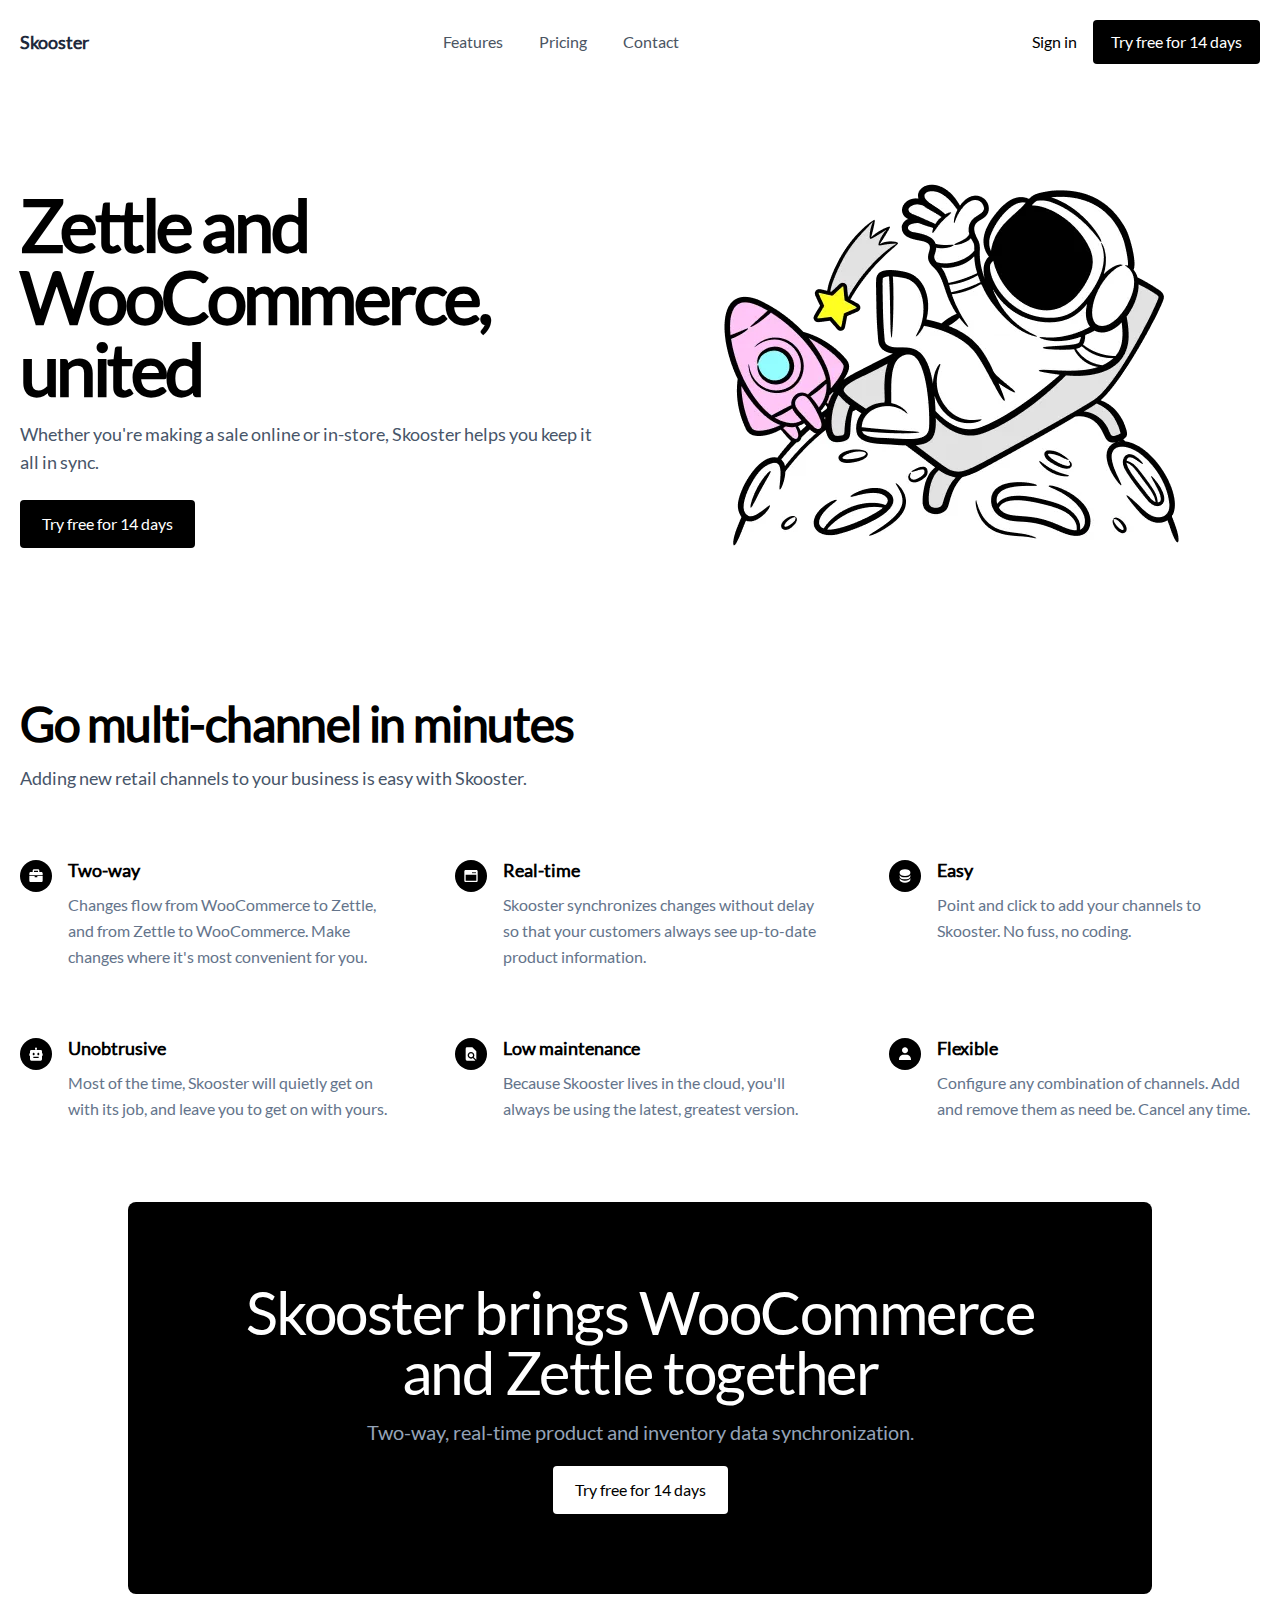
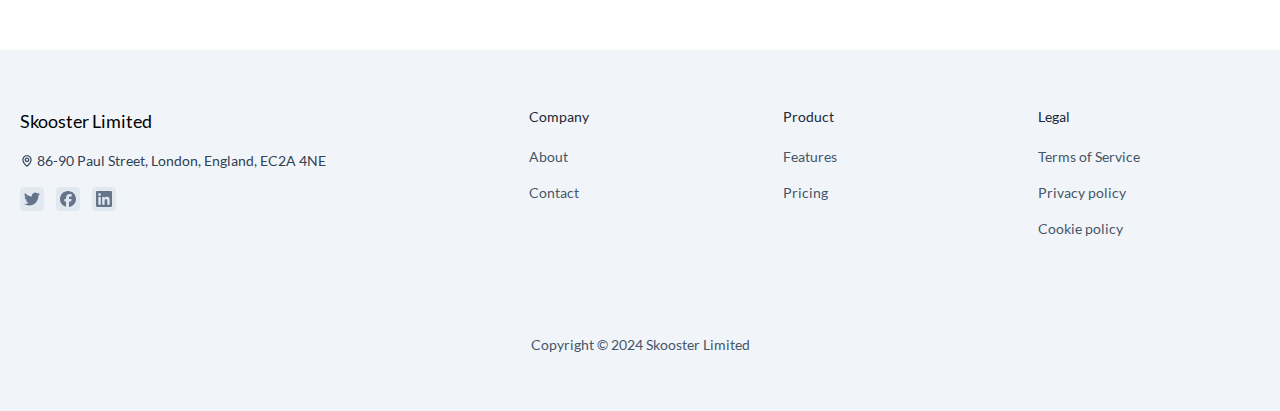
==== commit ca964a41: "feat: better footer" ====
--- a/index.html
+++ b/index.html
@@ -1,4 +1,4 @@
-<!DOCTYPE html><html lang="en" style="overflow-x: hidden; margin-right: calc(100% - 100vw)"> <head><meta charset="UTF-8"><meta name="viewport" content="width=device-width"><link rel="icon" type="image/svg+xml" href="/favicon.svg"><meta name="generator" content="Astro v4.5.16"><link rel="preload" href="/fonts/lato.woff2" as="font" type="font/woff2" crossorigin><!-- <link rel="preload" as="image" href={src} alt="Hero" /> --><title>Skooster</title><link rel="canonical" href="https://skooster.applebite.co.uk/"><meta name="description" content="Skooster Limited"><meta name="robots" content="index, follow"><meta name="twitter:card" content="summary_large_image"><meta name="twitter:site" content="@skoosterhq"><meta name="twitter:creator" content="@skoosterhq"><link rel="stylesheet" href="/_astro/index.Cnn5K7Jh.css"></head> <body> <div class="max-w-screen-xl mx-auto px-5">  <header class="flex flex-col lg:flex-row justify-between items-center my-5">  <div class="flex w-full lg:w-auto items-center justify-between"> <a href="/" class="text-lg"><span class="font-bold text-slate-800">Skooster</span> </a> <div class="block lg:hidden"> <button id="astronav-menu" aria-label="Toggle Menu">  <svg fill="currentColor" class="w-4 h-4 text-gray-800" width="24" height="24" viewBox="0 0 24 24" xmlns="https://www.w3.org/2000/svg"> <title>Toggle Menu</title> <path class="astronav-close-icon astronav-toggle hidden" fill-rule="evenodd" clip-rule="evenodd" d="M18.278 16.864a1 1 0 01-1.414 1.414l-4.829-4.828-4.828 4.828a1 1 0 01-1.414-1.414l4.828-4.829-4.828-4.828a1 1 0 011.414-1.414l4.829 4.828 4.828-4.828a1 1 0 111.414 1.414l-4.828 4.829 4.828 4.828z"></path> <path class="astronav-open-icon astronav-toggle" fill-rule="evenodd" d="M4 5h16a1 1 0 010 2H4a1 1 0 110-2zm0 6h16a1 1 0 010 2H4a1 1 0 010-2zm0 6h16a1 1 0 010 2H4a1 1 0 010-2z"></path> </svg>  </button> </div> </div> <nav class="astronav-items astronav-toggle hidden w-full lg:w-auto mt-2 lg:flex lg:mt-0">  <ul class="flex flex-col lg:flex-row lg:gap-3">  <li> <a href="/#" class="flex lg:px-3 py-2 items-center text-gray-600 hover:text-gray-900"> <span> Features</span> </a> </li>  <li> <a href="/pricing" class="flex lg:px-3 py-2 items-center text-gray-600 hover:text-gray-900"> <span> Pricing</span> </a> </li>  <li> <a href="/contact" class="flex lg:px-3 py-2 items-center text-gray-600 hover:text-gray-900"> <span> Contact</span> </a> </li>  </ul> <div class="lg:hidden flex items-center mt-3 gap-4"> <a href="#" class="rounded text-center transition focus-visible:ring-2 ring-offset-2 ring-gray-200 w-full px-4 py-2 bg-gray-100 hover:bg-gray-200 border-2 border-transparent">Log in </a> <a href="#" class="rounded text-center transition focus-visible:ring-2 ring-offset-2 ring-gray-200 w-full px-4 py-2 bg-black text-white hover:bg-gray-800 border-2 border-transparent">Sign up </a> </div>  </nav>  <script>(function(){const closeOnClick = false;
+<!DOCTYPE html><html lang="en" style="overflow-x: hidden; margin-right: calc(100% - 100vw)"> <head><meta charset="UTF-8"><meta name="viewport" content="width=device-width"><link rel="icon" type="image/svg+xml" href="/favicon.svg"><meta name="generator" content="Astro v4.5.16"><link rel="preload" href="/fonts/lato.woff2" as="font" type="font/woff2" crossorigin><!-- <link rel="preload" as="image" href={src} alt="Hero" /> --><title>Skooster</title><link rel="canonical" href="https://skooster.applebite.co.uk/"><meta name="description" content="Skooster Limited"><meta name="robots" content="index, follow"><meta name="twitter:card" content="summary_large_image"><meta name="twitter:site" content="@skoosterhq"><meta name="twitter:creator" content="@skoosterhq"><link rel="stylesheet" href="/_astro/index.BhfGn7wk.css"></head> <body> <div class="max-w-screen-xl mx-auto px-5">  <header class="flex flex-col lg:flex-row justify-between items-center my-5">  <div class="flex w-full lg:w-auto items-center justify-between"> <a href="/" class="text-lg"><span class="font-bold text-slate-800">Skooster</span> </a> <div class="block lg:hidden"> <button id="astronav-menu" aria-label="Toggle Menu">  <svg fill="currentColor" class="w-4 h-4 text-gray-800" width="24" height="24" viewBox="0 0 24 24" xmlns="https://www.w3.org/2000/svg"> <title>Toggle Menu</title> <path class="astronav-close-icon astronav-toggle hidden" fill-rule="evenodd" clip-rule="evenodd" d="M18.278 16.864a1 1 0 01-1.414 1.414l-4.829-4.828-4.828 4.828a1 1 0 01-1.414-1.414l4.828-4.829-4.828-4.828a1 1 0 011.414-1.414l4.829 4.828 4.828-4.828a1 1 0 111.414 1.414l-4.828 4.829 4.828 4.828z"></path> <path class="astronav-open-icon astronav-toggle" fill-rule="evenodd" d="M4 5h16a1 1 0 010 2H4a1 1 0 110-2zm0 6h16a1 1 0 010 2H4a1 1 0 010-2zm0 6h16a1 1 0 010 2H4a1 1 0 010-2z"></path> </svg>  </button> </div> </div> <nav class="astronav-items astronav-toggle hidden w-full lg:w-auto mt-2 lg:flex lg:mt-0">  <ul class="flex flex-col lg:flex-row lg:gap-3">  <li> <a href="/#" class="flex lg:px-3 py-2 items-center text-gray-600 hover:text-gray-900"> <span> Features</span> </a> </li>  <li> <a href="/pricing" class="flex lg:px-3 py-2 items-center text-gray-600 hover:text-gray-900"> <span> Pricing</span> </a> </li>  <li> <a href="/contact" class="flex lg:px-3 py-2 items-center text-gray-600 hover:text-gray-900"> <span> Contact</span> </a> </li>  </ul> <div class="lg:hidden flex items-center mt-3 gap-4"> <a href="#" class="rounded text-center transition focus-visible:ring-2 ring-offset-2 ring-gray-200 w-full px-4 py-2 bg-gray-100 hover:bg-gray-200 border-2 border-transparent">Log in </a> <a href="#" class="rounded text-center transition focus-visible:ring-2 ring-offset-2 ring-gray-200 w-full px-4 py-2 bg-black text-white hover:bg-gray-800 border-2 border-transparent">Sign up </a> </div>  </nav>  <script>(function(){const closeOnClick = false;
 
 ["DOMContentLoaded", "astro:after-swap"].forEach((event) => {
   document.addEventListener(event, addListeners);
@@ -175,6 +175,6 @@
 Skooster brings WooCommerce and Zettle together
 </h2> <p class="text-slate-400 mt-4 text-lg md:text-xl">
 Two-way, real-time product and inventory data synchronization.
-</p> <div class="flex mt-5"> <a href="#" class="rounded text-center transition focus-visible:ring-2 ring-offset-2 ring-gray-200 px-5 py-2.5 bg-white text-black border-2 border-transparent">Try free for 14 days </a> </div> </div>  </div>  <footer class="my-20"> <p class="text-center text-sm text-slate-500">
+</p> <div class="flex mt-5"> <a href="#" class="rounded text-center transition focus-visible:ring-2 ring-offset-2 ring-gray-200 px-5 py-2.5 bg-white text-black border-2 border-transparent">Try free for 14 days </a> </div> </div>  </div>  <footer class="pt-14"> <div class="py-14 bg-slate-100 border-t border-slate-100"> <div class="max-w-screen-xl mx-auto px-5"> <div class="grid sm:grid-cols-2 md:grid-cols-3 lg:grid-cols-5 gap-8"> <div class="sm:col-span-2 md:col-span-3 lg:col-span-2"> <a href="/" class="text-lg">Skooster Limited</a> <p class="mt-4 text-sm text-slate-700 flex items-center"> <svg width="1em" height="1em" viewBox="0 0 24 24" data-icon="bx:map">  <symbol id="ai:bx:map"><path fill="currentColor" d="M12 14c2.206 0 4-1.794 4-4s-1.794-4-4-4s-4 1.794-4 4s1.794 4 4 4m0-6c1.103 0 2 .897 2 2s-.897 2-2 2s-2-.897-2-2s.897-2 2-2"/><path fill="currentColor" d="M11.42 21.814a.998.998 0 0 0 1.16 0C12.884 21.599 20.029 16.44 20 10c0-4.411-3.589-8-8-8S4 5.589 4 9.995c-.029 6.445 7.116 11.604 7.42 11.819M12 4c3.309 0 6 2.691 6 6.005c.021 4.438-4.388 8.423-6 9.73c-1.611-1.308-6.021-5.294-6-9.735c0-3.309 2.691-6 6-6"/></symbol><use xlink:href="#ai:bx:map"></use>  </svg>&nbsp;<span class="whitespace-nowrap">86-90 Paul Street, London, England, EC2A 4NE</span> </p> <div class="flex gap-3 mt-4 items-center"> <a href="https://twitter.com/@skoosterhq" target="_blank" rel="noopener noreferrer" class="bg-slate-200 hover:bg-slate-300 rounded w-6 h-6 inline-flex items-center justify-center text-slate-500"> <svg width="1em" height="1em" viewBox="0 0 24 24" data-icon="simple-icons:twitter">  <symbol id="ai:simple-icons:twitter"><path fill="currentColor" d="M21.543 7.104c.015.211.015.423.015.636c0 6.507-4.954 14.01-14.01 14.01v-.003A13.94 13.94 0 0 1 0 19.539a9.88 9.88 0 0 0 7.287-2.041a4.93 4.93 0 0 1-4.6-3.42a4.916 4.916 0 0 0 2.223-.084A4.926 4.926 0 0 1 .96 9.167v-.062a4.887 4.887 0 0 0 2.235.616A4.928 4.928 0 0 1 1.67 3.148a13.98 13.98 0 0 0 10.15 5.144a4.929 4.929 0 0 1 8.39-4.49a9.868 9.868 0 0 0 3.128-1.196a4.941 4.941 0 0 1-2.165 2.724A9.828 9.828 0 0 0 24 4.555a10.019 10.019 0 0 1-2.457 2.549"/></symbol><use xlink:href="#ai:simple-icons:twitter"></use>  </svg> <span class="sr-only">Twitter / X</span></a><a href="https://facebook.com/skoosterhq" target="_blank" rel="noopener noreferrer" class="bg-slate-200 hover:bg-slate-300 rounded w-6 h-6 inline-flex items-center justify-center text-slate-500"> <svg width="1em" height="1em" viewBox="0 0 24 24" data-icon="simple-icons:facebook">  <symbol id="ai:simple-icons:facebook"><path fill="currentColor" d="M9.101 23.691v-7.98H6.627v-3.667h2.474v-1.58c0-4.085 1.848-5.978 5.858-5.978c.401 0 .955.042 1.468.103a8.68 8.68 0 0 1 1.141.195v3.325a8.623 8.623 0 0 0-.653-.036a26.805 26.805 0 0 0-.733-.009c-.707 0-1.259.096-1.675.309a1.686 1.686 0 0 0-.679.622c-.258.42-.374.995-.374 1.752v1.297h3.919l-.386 2.103l-.287 1.564h-3.246v8.245C19.396 23.238 24 18.179 24 12.044c0-6.627-5.373-12-12-12s-12 5.373-12 12c0 5.628 3.874 10.35 9.101 11.647"/></symbol><use xlink:href="#ai:simple-icons:facebook"></use>  </svg> <span class="sr-only">Facebook</span></a><a href="https://linkedin.com/company/skooster" target="_blank" rel="noopener noreferrer" class="bg-slate-200 hover:bg-slate-300 rounded w-6 h-6 inline-flex items-center justify-center text-slate-500"> <svg width="1em" height="1em" viewBox="0 0 24 24" data-icon="simple-icons:linkedin">  <symbol id="ai:simple-icons:linkedin"><path fill="currentColor" d="M20.447 20.452h-3.554v-5.569c0-1.328-.027-3.037-1.852-3.037c-1.853 0-2.136 1.445-2.136 2.939v5.667H9.351V9h3.414v1.561h.046c.477-.9 1.637-1.85 3.37-1.85c3.601 0 4.267 2.37 4.267 5.455v6.286zM5.337 7.433a2.062 2.062 0 0 1-2.063-2.065a2.064 2.064 0 1 1 2.063 2.065m1.782 13.019H3.555V9h3.564zM22.225 0H1.771C.792 0 0 .774 0 1.729v20.542C0 23.227.792 24 1.771 24h20.451C23.2 24 24 23.227 24 22.271V1.729C24 .774 23.2 0 22.222 0z"/></symbol><use xlink:href="#ai:simple-icons:linkedin"></use>  </svg> <span class="sr-only">Linked in</span></a> </div> </div> <div> <h3 class="font-medium text-sm text-slate-800"> Company </h3> <div class="flex flex-col mt-3"> <a href="/#" class="py-2 text-sm text-slate-600 hover:text-indigo-600"> About </a><a href="/#" class="py-2 text-sm text-slate-600 hover:text-indigo-600"> Contact </a> </div> </div><div> <h3 class="font-medium text-sm text-slate-800"> Product </h3> <div class="flex flex-col mt-3"> <a href="/#" class="py-2 text-sm text-slate-600 hover:text-indigo-600"> Features </a><a href="/#" class="py-2 text-sm text-slate-600 hover:text-indigo-600"> Pricing </a> </div> </div><div> <h3 class="font-medium text-sm text-slate-800"> Legal </h3> <div class="flex flex-col mt-3"> <a href="/#" class="py-2 text-sm text-slate-600 hover:text-indigo-600"> Terms of Service </a><a href="/#" class="py-2 text-sm text-slate-600 hover:text-indigo-600"> Privacy policy </a><a href="/#" class="py-2 text-sm text-slate-600 hover:text-indigo-600"> Cookie policy </a> </div> </div> </div> </div> <div class="mt-14 pt-8 px-5"> <div class="max-w-screen-xl mx-auto px-5"> <p class="text-center text-sm text-slate-600 [text-wrap:balance]">
 Copyright © 2024 Skooster Limited
-</p> </footer>  </body> </html>+</p> </div> </div> </div> </footer>  </body> </html>--- a/_astro/index.BhfGn7wk.css
+++ b/_astro/index.BhfGn7wk.css
@@ -0,0 +1 @@
+*,:before,:after{box-sizing:border-box;border-width:0;border-style:solid;border-color:#e5e7eb}:before,:after{--tw-content: ""}html,:host{line-height:1.5;-webkit-text-size-adjust:100%;-moz-tab-size:4;-o-tab-size:4;tab-size:4;font-family:Lato,ui-sans-serif,system-ui,sans-serif,"Apple Color Emoji","Segoe UI Emoji",Segoe UI Symbol,"Noto Color Emoji";font-feature-settings:normal;font-variation-settings:normal;-webkit-tap-highlight-color:transparent}body{margin:0;line-height:inherit}hr{height:0;color:inherit;border-top-width:1px}abbr:where([title]){-webkit-text-decoration:underline dotted;text-decoration:underline dotted}h1,h2,h3,h4,h5,h6{font-size:inherit;font-weight:inherit}a{color:inherit;text-decoration:inherit}b,strong{font-weight:bolder}code,kbd,samp,pre{font-family:ui-monospace,SFMono-Regular,Menlo,Monaco,Consolas,Liberation Mono,Courier New,monospace;font-feature-settings:normal;font-variation-settings:normal;font-size:1em}small{font-size:80%}sub,sup{font-size:75%;line-height:0;position:relative;vertical-align:baseline}sub{bottom:-.25em}sup{top:-.5em}table{text-indent:0;border-color:inherit;border-collapse:collapse}button,input,optgroup,select,textarea{font-family:inherit;font-feature-settings:inherit;font-variation-settings:inherit;font-size:100%;font-weight:inherit;line-height:inherit;letter-spacing:inherit;color:inherit;margin:0;padding:0}button,select{text-transform:none}button,input:where([type=button]),input:where([type=reset]),input:where([type=submit]){-webkit-appearance:button;background-color:transparent;background-image:none}:-moz-focusring{outline:auto}:-moz-ui-invalid{box-shadow:none}progress{vertical-align:baseline}::-webkit-inner-spin-button,::-webkit-outer-spin-button{height:auto}[type=search]{-webkit-appearance:textfield;outline-offset:-2px}::-webkit-search-decoration{-webkit-appearance:none}::-webkit-file-upload-button{-webkit-appearance:button;font:inherit}summary{display:list-item}blockquote,dl,dd,h1,h2,h3,h4,h5,h6,hr,figure,p,pre{margin:0}fieldset{margin:0;padding:0}legend{padding:0}ol,ul,menu{list-style:none;margin:0;padding:0}dialog{padding:0}textarea{resize:vertical}input::-moz-placeholder,textarea::-moz-placeholder{opacity:1;color:#9ca3af}input::placeholder,textarea::placeholder{opacity:1;color:#9ca3af}button,[role=button]{cursor:pointer}:disabled{cursor:default}img,svg,video,canvas,audio,iframe,embed,object{display:block;vertical-align:middle}img,video{max-width:100%;height:auto}[hidden]{display:none}@font-face{font-family:Lato;font-style:normal;font-weight:400;font-display:block;src:url(/fonts/lato.woff2) format("woff2")}*,:before,:after{--tw-border-spacing-x: 0;--tw-border-spacing-y: 0;--tw-translate-x: 0;--tw-translate-y: 0;--tw-rotate: 0;--tw-skew-x: 0;--tw-skew-y: 0;--tw-scale-x: 1;--tw-scale-y: 1;--tw-pan-x: ;--tw-pan-y: ;--tw-pinch-zoom: ;--tw-scroll-snap-strictness: proximity;--tw-gradient-from-position: ;--tw-gradient-via-position: ;--tw-gradient-to-position: ;--tw-ordinal: ;--tw-slashed-zero: ;--tw-numeric-figure: ;--tw-numeric-spacing: ;--tw-numeric-fraction: ;--tw-ring-inset: ;--tw-ring-offset-width: 0px;--tw-ring-offset-color: #fff;--tw-ring-color: rgb(59 130 246 / .5);--tw-ring-offset-shadow: 0 0 #0000;--tw-ring-shadow: 0 0 #0000;--tw-shadow: 0 0 #0000;--tw-shadow-colored: 0 0 #0000;--tw-blur: ;--tw-brightness: ;--tw-contrast: ;--tw-grayscale: ;--tw-hue-rotate: ;--tw-invert: ;--tw-saturate: ;--tw-sepia: ;--tw-drop-shadow: ;--tw-backdrop-blur: ;--tw-backdrop-brightness: ;--tw-backdrop-contrast: ;--tw-backdrop-grayscale: ;--tw-backdrop-hue-rotate: ;--tw-backdrop-invert: ;--tw-backdrop-opacity: ;--tw-backdrop-saturate: ;--tw-backdrop-sepia: ;--tw-contain-size: ;--tw-contain-layout: ;--tw-contain-paint: ;--tw-contain-style: }::backdrop{--tw-border-spacing-x: 0;--tw-border-spacing-y: 0;--tw-translate-x: 0;--tw-translate-y: 0;--tw-rotate: 0;--tw-skew-x: 0;--tw-skew-y: 0;--tw-scale-x: 1;--tw-scale-y: 1;--tw-pan-x: ;--tw-pan-y: ;--tw-pinch-zoom: ;--tw-scroll-snap-strictness: proximity;--tw-gradient-from-position: ;--tw-gradient-via-position: ;--tw-gradient-to-position: ;--tw-ordinal: ;--tw-slashed-zero: ;--tw-numeric-figure: ;--tw-numeric-spacing: ;--tw-numeric-fraction: ;--tw-ring-inset: ;--tw-ring-offset-width: 0px;--tw-ring-offset-color: #fff;--tw-ring-color: rgb(59 130 246 / .5);--tw-ring-offset-shadow: 0 0 #0000;--tw-ring-shadow: 0 0 #0000;--tw-shadow: 0 0 #0000;--tw-shadow-colored: 0 0 #0000;--tw-blur: ;--tw-brightness: ;--tw-contrast: ;--tw-grayscale: ;--tw-hue-rotate: ;--tw-invert: ;--tw-saturate: ;--tw-sepia: ;--tw-drop-shadow: ;--tw-backdrop-blur: ;--tw-backdrop-brightness: ;--tw-backdrop-contrast: ;--tw-backdrop-grayscale: ;--tw-backdrop-hue-rotate: ;--tw-backdrop-invert: ;--tw-backdrop-opacity: ;--tw-backdrop-saturate: ;--tw-backdrop-sepia: ;--tw-contain-size: ;--tw-contain-layout: ;--tw-contain-paint: ;--tw-contain-style: }.sr-only{position:absolute;width:1px;height:1px;padding:0;margin:-1px;overflow:hidden;clip:rect(0,0,0,0);white-space:nowrap;border-width:0}.mx-auto{margin-left:auto;margin-right:auto}.my-5{margin-top:1.25rem;margin-bottom:1.25rem}.mt-1{margin-top:.25rem}.mt-14{margin-top:3.5rem}.mt-16{margin-top:4rem}.mt-2{margin-top:.5rem}.mt-20{margin-top:5rem}.mt-3{margin-top:.75rem}.mt-4{margin-top:1rem}.mt-5{margin-top:1.25rem}.mt-6{margin-top:1.5rem}.block{display:block}.flex{display:flex}.inline-flex{display:inline-flex}.grid{display:grid}.hidden{display:none}.h-4{height:1rem}.h-6{height:1.5rem}.h-8{height:2rem}.min-h-\[calc\(100vh-16rem\)\]{min-height:calc(100vh - 16rem)}.w-4{width:1rem}.w-6{width:1.5rem}.w-8{width:2rem}.w-full{width:100%}.max-w-5xl{max-width:64rem}.max-w-screen-xl{max-width:1280px}.max-w-xl{max-width:36rem}.shrink-0{flex-shrink:0}.flex-col{flex-direction:column}.place-items-center{place-items:center}.items-start{align-items:flex-start}.items-center{align-items:center}.justify-center{justify-content:center}.justify-between{justify-content:space-between}.gap-1{gap:.25rem}.gap-16{gap:4rem}.gap-3{gap:.75rem}.gap-4{gap:1rem}.gap-8{gap:2rem}.whitespace-nowrap{white-space:nowrap}.rounded{border-radius:.25rem}.rounded-full{border-radius:9999px}.rounded-lg{border-radius:.5rem}.border-2{border-width:2px}.border-t{border-top-width:1px}.border-black{--tw-border-opacity: 1;border-color:rgb(0 0 0 / var(--tw-border-opacity))}.border-slate-100{--tw-border-opacity: 1;border-color:rgb(241 245 249 / var(--tw-border-opacity))}.border-transparent{border-color:transparent}.bg-black{--tw-bg-opacity: 1;background-color:rgb(0 0 0 / var(--tw-bg-opacity))}.bg-gray-100{--tw-bg-opacity: 1;background-color:rgb(243 244 246 / var(--tw-bg-opacity))}.bg-slate-100{--tw-bg-opacity: 1;background-color:rgb(241 245 249 / var(--tw-bg-opacity))}.bg-slate-200{--tw-bg-opacity: 1;background-color:rgb(226 232 240 / var(--tw-bg-opacity))}.bg-white{--tw-bg-opacity: 1;background-color:rgb(255 255 255 / var(--tw-bg-opacity))}.p-2{padding:.5rem}.p-8{padding:2rem}.px-4{padding-left:1rem;padding-right:1rem}.px-5{padding-left:1.25rem;padding-right:1.25rem}.py-14{padding-top:3.5rem;padding-bottom:3.5rem}.py-2{padding-top:.5rem;padding-bottom:.5rem}.py-2\.5{padding-top:.625rem;padding-bottom:.625rem}.py-6{padding-top:1.5rem;padding-bottom:1.5rem}.pb-8{padding-bottom:2rem}.pt-14{padding-top:3.5rem}.pt-16{padding-top:4rem}.pt-8{padding-top:2rem}.text-center{text-align:center}.text-4xl{font-size:2.25rem;line-height:2.5rem}.text-5xl{font-size:3rem;line-height:1}.text-lg{font-size:1.125rem;line-height:1.75rem}.text-sm{font-size:.875rem;line-height:1.25rem}.font-bold{font-weight:700}.font-medium{font-weight:500}.font-semibold{font-weight:600}.leading-relaxed{line-height:1.625}.tracking-tight{letter-spacing:-.025em}.text-black{--tw-text-opacity: 1;color:rgb(0 0 0 / var(--tw-text-opacity))}.text-gray-600{--tw-text-opacity: 1;color:rgb(75 85 99 / var(--tw-text-opacity))}.text-gray-800{--tw-text-opacity: 1;color:rgb(31 41 55 / var(--tw-text-opacity))}.text-slate-400{--tw-text-opacity: 1;color:rgb(148 163 184 / var(--tw-text-opacity))}.text-slate-500{--tw-text-opacity: 1;color:rgb(100 116 139 / var(--tw-text-opacity))}.text-slate-600{--tw-text-opacity: 1;color:rgb(71 85 105 / var(--tw-text-opacity))}.text-slate-700{--tw-text-opacity: 1;color:rgb(51 65 85 / var(--tw-text-opacity))}.text-slate-800{--tw-text-opacity: 1;color:rgb(30 41 59 / var(--tw-text-opacity))}.text-white{--tw-text-opacity: 1;color:rgb(255 255 255 / var(--tw-text-opacity))}.outline{outline-style:solid}.ring-gray-200{--tw-ring-opacity: 1;--tw-ring-color: rgb(229 231 235 / var(--tw-ring-opacity))}.ring-offset-2{--tw-ring-offset-width: 2px}.transition{transition-property:color,background-color,border-color,text-decoration-color,fill,stroke,opacity,box-shadow,transform,filter,-webkit-backdrop-filter;transition-property:color,background-color,border-color,text-decoration-color,fill,stroke,opacity,box-shadow,transform,filter,backdrop-filter;transition-property:color,background-color,border-color,text-decoration-color,fill,stroke,opacity,box-shadow,transform,filter,backdrop-filter,-webkit-backdrop-filter;transition-timing-function:cubic-bezier(.4,0,.2,1);transition-duration:.15s}.\[text-wrap\:balance\]{text-wrap:balance}.hover\:bg-gray-100:hover{--tw-bg-opacity: 1;background-color:rgb(243 244 246 / var(--tw-bg-opacity))}.hover\:bg-gray-200:hover{--tw-bg-opacity: 1;background-color:rgb(229 231 235 / var(--tw-bg-opacity))}.hover\:bg-gray-800:hover{--tw-bg-opacity: 1;background-color:rgb(31 41 55 / var(--tw-bg-opacity))}.hover\:bg-slate-300:hover{--tw-bg-opacity: 1;background-color:rgb(203 213 225 / var(--tw-bg-opacity))}.hover\:text-gray-900:hover{--tw-text-opacity: 1;color:rgb(17 24 39 / var(--tw-text-opacity))}.hover\:text-indigo-600:hover{--tw-text-opacity: 1;color:rgb(79 70 229 / var(--tw-text-opacity))}.focus-visible\:ring-2:focus-visible{--tw-ring-offset-shadow: var(--tw-ring-inset) 0 0 0 var(--tw-ring-offset-width) var(--tw-ring-offset-color);--tw-ring-shadow: var(--tw-ring-inset) 0 0 0 calc(2px + var(--tw-ring-offset-width)) var(--tw-ring-color);box-shadow:var(--tw-ring-offset-shadow),var(--tw-ring-shadow),var(--tw-shadow, 0 0 #0000)}@media (min-width: 640px){.sm\:col-span-2{grid-column:span 2 / span 2}.sm\:grid-cols-2{grid-template-columns:repeat(2,minmax(0,1fr))}.sm\:flex-row{flex-direction:row}}@media (min-width: 768px){.md\:order-1{order:1}.md\:col-span-3{grid-column:span 3 / span 3}.md\:mt-0{margin-top:0}.md\:block{display:block}.md\:grid-cols-3{grid-template-columns:repeat(3,minmax(0,1fr))}.md\:px-20{padding-left:5rem;padding-right:5rem}.md\:py-20{padding-top:5rem;padding-bottom:5rem}.md\:pb-24{padding-bottom:6rem}.md\:pt-12{padding-top:3rem}.md\:text-6xl{font-size:3.75rem;line-height:1}.md\:text-xl{font-size:1.25rem;line-height:1.75rem}}@media (min-width: 1024px){.lg\:col-span-2{grid-column:span 2 / span 2}.lg\:mt-0{margin-top:0}.lg\:flex{display:flex}.lg\:hidden{display:none}.lg\:w-auto{width:auto}.lg\:grid-cols-2{grid-template-columns:repeat(2,minmax(0,1fr))}.lg\:grid-cols-5{grid-template-columns:repeat(5,minmax(0,1fr))}.lg\:flex-row{flex-direction:row}.lg\:gap-3{gap:.75rem}.lg\:px-3{padding-left:.75rem;padding-right:.75rem}.lg\:text-5xl{font-size:3rem;line-height:1}.lg\:text-6xl{font-size:3.75rem;line-height:1}.lg\:tracking-tight{letter-spacing:-.025em}}@media (min-width: 1280px){.xl\:text-7xl{font-size:4.5rem;line-height:1}.xl\:tracking-tighter{letter-spacing:-.05em}}img{content-visibility:auto}
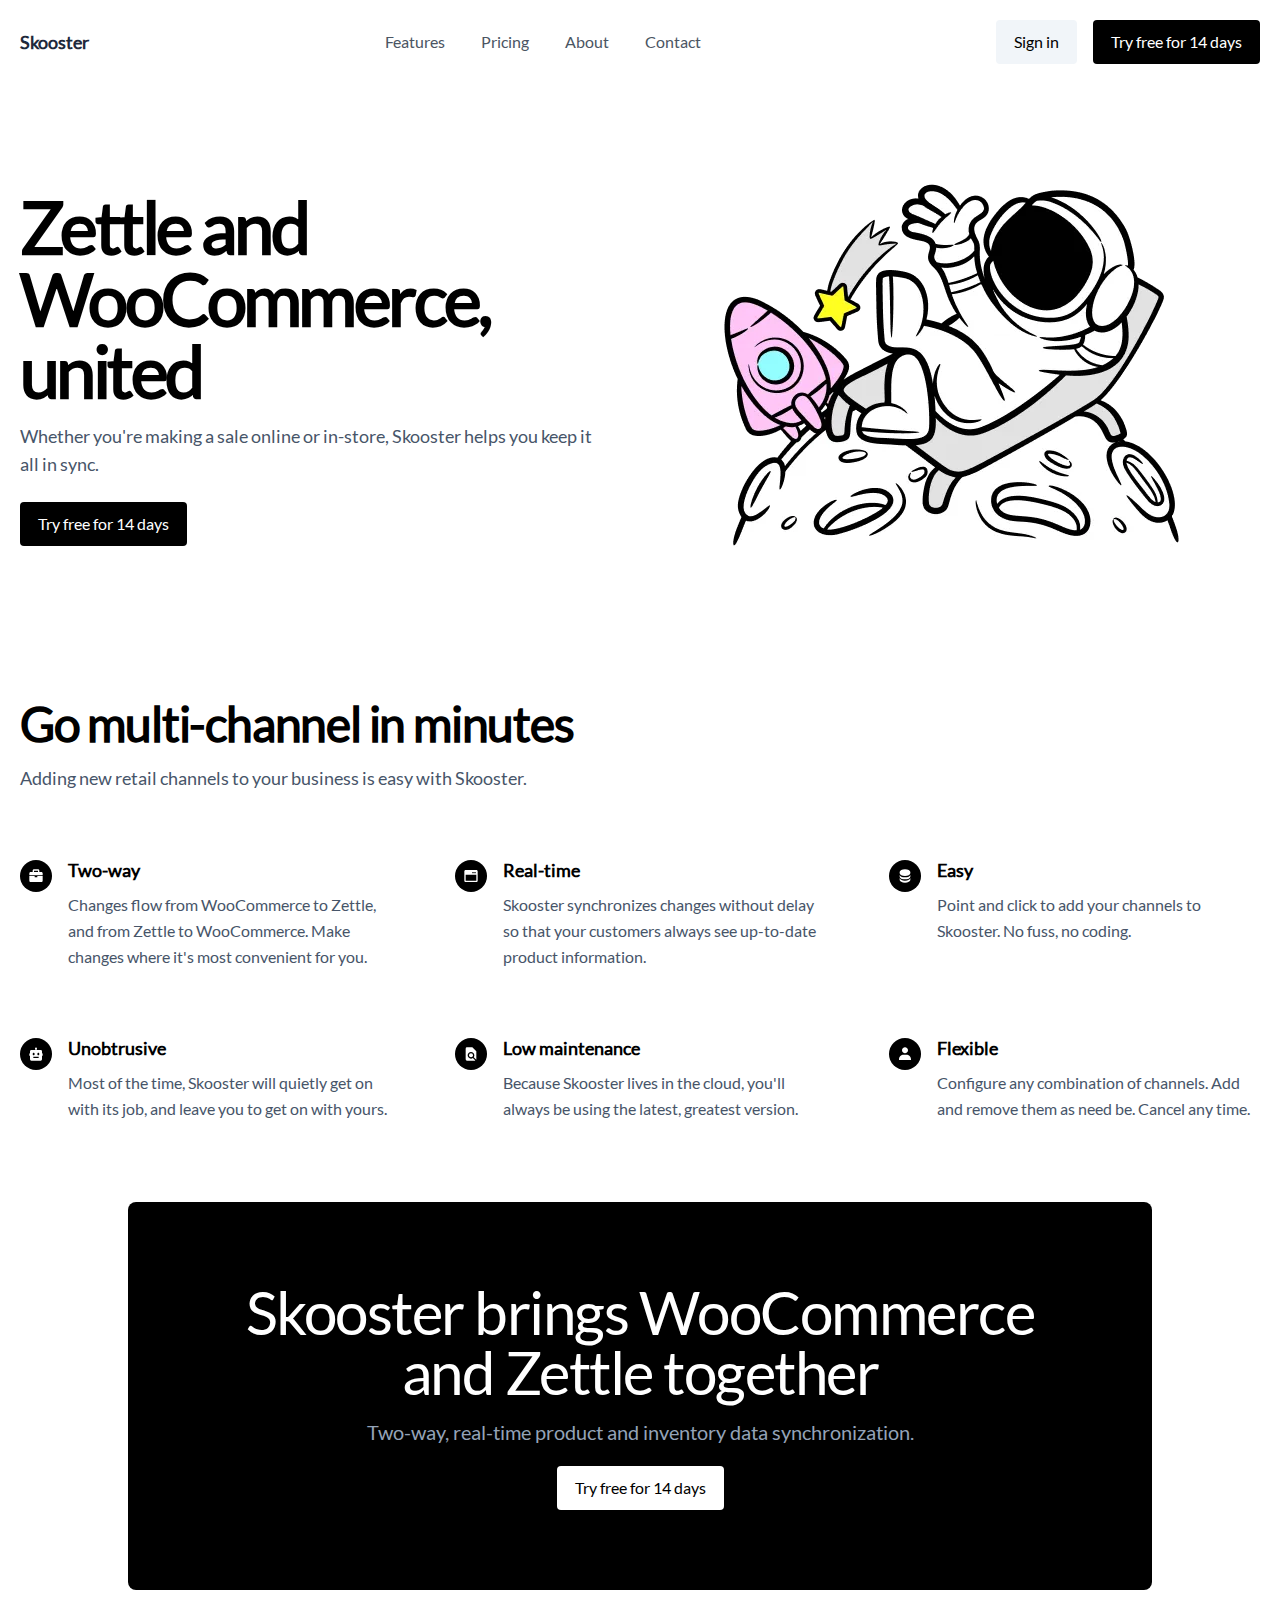
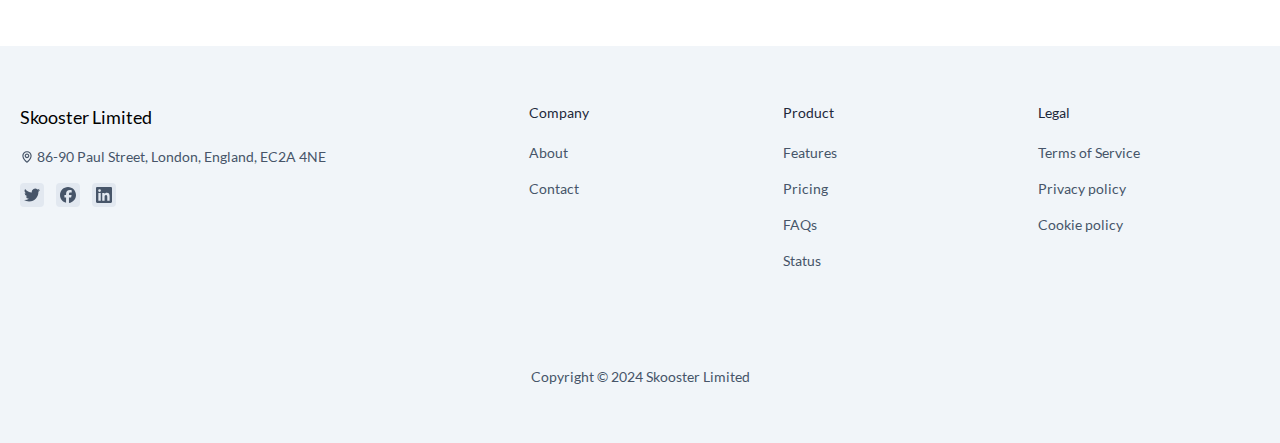
==== commit a512704f: "update: pricing, contact" ====
--- a/index.html
+++ b/index.html
@@ -1,4 +1,40 @@
-<!DOCTYPE html><html lang="en" style="overflow-x: hidden; margin-right: calc(100% - 100vw)"> <head><meta charset="UTF-8"><meta name="viewport" content="width=device-width"><link rel="icon" type="image/svg+xml" href="/favicon.svg"><meta name="generator" content="Astro v4.5.16"><link rel="preload" href="/fonts/lato.woff2" as="font" type="font/woff2" crossorigin><!-- <link rel="preload" as="image" href={src} alt="Hero" /> --><title>Skooster</title><link rel="canonical" href="https://skooster.applebite.co.uk/"><meta name="description" content="Skooster Limited"><meta name="robots" content="index, follow"><meta name="twitter:card" content="summary_large_image"><meta name="twitter:site" content="@skoosterhq"><meta name="twitter:creator" content="@skoosterhq"><link rel="stylesheet" href="/_astro/index.BhfGn7wk.css"></head> <body> <div class="max-w-screen-xl mx-auto px-5">  <header class="flex flex-col lg:flex-row justify-between items-center my-5">  <div class="flex w-full lg:w-auto items-center justify-between"> <a href="/" class="text-lg"><span class="font-bold text-slate-800">Skooster</span> </a> <div class="block lg:hidden"> <button id="astronav-menu" aria-label="Toggle Menu">  <svg fill="currentColor" class="w-4 h-4 text-gray-800" width="24" height="24" viewBox="0 0 24 24" xmlns="https://www.w3.org/2000/svg"> <title>Toggle Menu</title> <path class="astronav-close-icon astronav-toggle hidden" fill-rule="evenodd" clip-rule="evenodd" d="M18.278 16.864a1 1 0 01-1.414 1.414l-4.829-4.828-4.828 4.828a1 1 0 01-1.414-1.414l4.828-4.829-4.828-4.828a1 1 0 011.414-1.414l4.829 4.828 4.828-4.828a1 1 0 111.414 1.414l-4.828 4.829 4.828 4.828z"></path> <path class="astronav-open-icon astronav-toggle" fill-rule="evenodd" d="M4 5h16a1 1 0 010 2H4a1 1 0 110-2zm0 6h16a1 1 0 010 2H4a1 1 0 010-2zm0 6h16a1 1 0 010 2H4a1 1 0 010-2z"></path> </svg>  </button> </div> </div> <nav class="astronav-items astronav-toggle hidden w-full lg:w-auto mt-2 lg:flex lg:mt-0">  <ul class="flex flex-col lg:flex-row lg:gap-3">  <li> <a href="/#" class="flex lg:px-3 py-2 items-center text-gray-600 hover:text-gray-900"> <span> Features</span> </a> </li>  <li> <a href="/pricing" class="flex lg:px-3 py-2 items-center text-gray-600 hover:text-gray-900"> <span> Pricing</span> </a> </li>  <li> <a href="/contact" class="flex lg:px-3 py-2 items-center text-gray-600 hover:text-gray-900"> <span> Contact</span> </a> </li>  </ul> <div class="lg:hidden flex items-center mt-3 gap-4"> <a href="#" class="rounded text-center transition focus-visible:ring-2 ring-offset-2 ring-gray-200 w-full px-4 py-2 bg-gray-100 hover:bg-gray-200 border-2 border-transparent">Log in </a> <a href="#" class="rounded text-center transition focus-visible:ring-2 ring-offset-2 ring-gray-200 w-full px-4 py-2 bg-black text-white hover:bg-gray-800 border-2 border-transparent">Sign up </a> </div>  </nav>  <script>(function(){const closeOnClick = false;
+<!DOCTYPE html><html lang="en" style="overflow-x: hidden; margin-right: calc(100% - 100vw)" data-astro-transition-scope="astro-smooz4hq-1"> <head><meta charset="UTF-8"><meta name="viewport" content="width=device-width"><link rel="icon" type="image/svg+xml" href="/favicon.svg"><meta name="generator" content="Astro v4.5.16"><!-- <ViewTransitions /> --><link rel="preload" href="/fonts/lato.woff2" as="font" type="font/woff2" crossorigin><!-- <link rel="preload" as="image" href={src} alt="Hero" /> --><title>Skooster</title><link rel="canonical" href="https://skooster.applebite.co.uk/"><meta name="description" content="Skooster Limited"><meta name="robots" content="index, follow"><meta name="twitter:card" content="summary_large_image"><meta name="twitter:site" content="@skoosterhq"><meta name="twitter:creator" content="@skoosterhq"><link rel="stylesheet" href="/_astro/about.DNwB6VnH.css"><style>[data-astro-transition-scope="astro-smooz4hq-1"] { view-transition-name: astro-smooz4hq-1; }@layer astro { ::view-transition-old(astro-smooz4hq-1) { 
+	animation-duration: 180ms;
+	animation-timing-function: cubic-bezier(0.76, 0, 0.24, 1);
+	animation-fill-mode: both;
+	animation-name: astroFadeOut; }::view-transition-new(astro-smooz4hq-1) { 
+	animation-duration: 180ms;
+	animation-timing-function: cubic-bezier(0.76, 0, 0.24, 1);
+	animation-fill-mode: both;
+	animation-name: astroFadeIn; }[data-astro-transition=back]::view-transition-old(astro-smooz4hq-1) { 
+	animation-duration: 180ms;
+	animation-timing-function: cubic-bezier(0.76, 0, 0.24, 1);
+	animation-fill-mode: both;
+	animation-name: astroFadeOut; }[data-astro-transition=back]::view-transition-new(astro-smooz4hq-1) { 
+	animation-duration: 180ms;
+	animation-timing-function: cubic-bezier(0.76, 0, 0.24, 1);
+	animation-fill-mode: both;
+	animation-name: astroFadeIn; } }[data-astro-transition-fallback="old"] [data-astro-transition-scope="astro-smooz4hq-1"],
+			[data-astro-transition-fallback="old"][data-astro-transition-scope="astro-smooz4hq-1"] { 
+	animation-duration: 180ms;
+	animation-timing-function: cubic-bezier(0.76, 0, 0.24, 1);
+	animation-fill-mode: both;
+	animation-name: astroFadeOut; }[data-astro-transition-fallback="new"] [data-astro-transition-scope="astro-smooz4hq-1"],
+			[data-astro-transition-fallback="new"][data-astro-transition-scope="astro-smooz4hq-1"] { 
+	animation-duration: 180ms;
+	animation-timing-function: cubic-bezier(0.76, 0, 0.24, 1);
+	animation-fill-mode: both;
+	animation-name: astroFadeIn; }[data-astro-transition=back][data-astro-transition-fallback="old"] [data-astro-transition-scope="astro-smooz4hq-1"],
+			[data-astro-transition=back][data-astro-transition-fallback="old"][data-astro-transition-scope="astro-smooz4hq-1"] { 
+	animation-duration: 180ms;
+	animation-timing-function: cubic-bezier(0.76, 0, 0.24, 1);
+	animation-fill-mode: both;
+	animation-name: astroFadeOut; }[data-astro-transition=back][data-astro-transition-fallback="new"] [data-astro-transition-scope="astro-smooz4hq-1"],
+			[data-astro-transition=back][data-astro-transition-fallback="new"][data-astro-transition-scope="astro-smooz4hq-1"] { 
+	animation-duration: 180ms;
+	animation-timing-function: cubic-bezier(0.76, 0, 0.24, 1);
+	animation-fill-mode: both;
+	animation-name: astroFadeIn; }</style></head> <body> <div class="max-w-screen-xl mx-auto px-5">  <header class="flex flex-col lg:flex-row justify-between items-center my-5">  <div class="flex w-full lg:w-auto items-center justify-between"> <a href="/" class="text-lg"><span class="font-bold text-slate-800">Skooster</span> </a> <div class="block lg:hidden"> <button id="astronav-menu" aria-label="Toggle Menu">  <svg fill="currentColor" class="w-4 h-4 text-gray-800" width="24" height="24" viewBox="0 0 24 24" xmlns="https://www.w3.org/2000/svg"> <title>Toggle Menu</title> <path class="astronav-close-icon astronav-toggle hidden" fill-rule="evenodd" clip-rule="evenodd" d="M18.278 16.864a1 1 0 01-1.414 1.414l-4.829-4.828-4.828 4.828a1 1 0 01-1.414-1.414l4.828-4.829-4.828-4.828a1 1 0 011.414-1.414l4.829 4.828 4.828-4.828a1 1 0 111.414 1.414l-4.828 4.829 4.828 4.828z"></path> <path class="astronav-open-icon astronav-toggle" fill-rule="evenodd" d="M4 5h16a1 1 0 010 2H4a1 1 0 110-2zm0 6h16a1 1 0 010 2H4a1 1 0 010-2zm0 6h16a1 1 0 010 2H4a1 1 0 010-2z"></path> </svg>  </button> </div> </div> <nav class="astronav-items astronav-toggle hidden w-full lg:w-auto mt-2 lg:flex lg:mt-0">  <ul class="flex flex-col lg:flex-row lg:gap-3">  <li> <a href="/#" class="flex lg:px-3 py-2 items-center text-gray-600 hover:text-gray-900"> <span> Features</span> </a> </li>  <li> <a href="/pricing" class="flex lg:px-3 py-2 items-center text-gray-600 hover:text-gray-900"> <span> Pricing</span> </a> </li>  <li> <a href="/about" class="flex lg:px-3 py-2 items-center text-gray-600 hover:text-gray-900"> <span> About</span> </a> </li>  <li> <a href="/contact" class="flex lg:px-3 py-2 items-center text-gray-600 hover:text-gray-900"> <span> Contact</span> </a> </li>  </ul> <div class="lg:hidden flex items-center mt-3 gap-4"> <a href="https://dash.undefined" class="rounded text-center transition focus-visible:ring-2 ring-offset-2 ring-slate-200 w-full px-4 py-2 bg-slate-100 hover:bg-slate-200 border-2 border-transparent">Sign in </a> <a href="https://hello.undefined" class="rounded text-center transition focus-visible:ring-2 ring-offset-2 ring-slate-200 px-4 py-2 bg-black text-white hover:bg-slate-800 border-2 border-transparent">Try free for 14 days </a> </div>  </nav>  <script>(function(){const closeOnClick = false;
 
 ["DOMContentLoaded", "astro:after-swap"].forEach((event) => {
   document.addEventListener(event, addListeners);
@@ -161,20 +197,19 @@
       });
     });
 }
-})();</script> <div> <div class="hidden lg:flex items-center gap-4"> <a href="#">Sign in</a> <a href="#" class="rounded text-center transition focus-visible:ring-2 ring-offset-2 ring-gray-200 px-4 py-2 bg-black text-white hover:bg-gray-800 border-2 border-transparent">Try free for 14 days </a> </div> </div> </header>  </div>  <div class="max-w-screen-xl mx-auto px-5">  <main class="grid lg:grid-cols-2 place-items-center pt-16 pb-8 md:pt-12 md:pb-24"> <div class="py-6 md:order-1 hidden md:block"> <picture> <source srcset="/_astro/hero.DlKDY3ml_C3Yxn.webp 200w, /_astro/hero.DlKDY3ml_Z2lV4Yd.webp 400w, /_astro/hero.DlKDY3ml_Z1VhsC8.webp 600w" type="image/webp" sizes="(max-width: 800px) 100vw, 620px"> <img src="/_astro/hero.DlKDY3ml_1b0qtt.png" srcset="/_astro/hero.DlKDY3ml_Zb8dUS.png 200w, /_astro/hero.DlKDY3ml_1U3Pls.png 400w, /_astro/hero.DlKDY3ml_1b0qtt.png 600w" alt="Astronaut in the air" sizes="(max-width: 800px) 100vw, 620px" loading="eager" width="520" height="424" decoding="async"> </picture> </div> <div> <h1 class="text-5xl lg:text-6xl xl:text-7xl font-bold lg:tracking-tight xl:tracking-tighter">
+})();</script> <div> <div class="hidden lg:flex items-center gap-4"> <a href="https://dash.undefined" class="rounded text-center transition focus-visible:ring-2 ring-offset-2 ring-slate-200 px-4 py-2 bg-slate-100 hover:bg-slate-200 border-2 border-transparent">Sign in </a> <a href="https://hello.undefined" class="rounded text-center transition focus-visible:ring-2 ring-offset-2 ring-slate-200 px-4 py-2 bg-black text-white hover:bg-slate-800 border-2 border-transparent">Try free for 14 days </a> </div> </div> </header>  </div>  <div class="max-w-screen-xl mx-auto px-5">  <main class="grid lg:grid-cols-2 place-items-center pt-16 pb-8 md:pt-12 md:pb-24"> <div class="py-6 md:order-1 hidden md:block"> <picture> <source srcset="/_astro/hero.DlKDY3ml_C3Yxn.webp 200w, /_astro/hero.DlKDY3ml_Z2lV4Yd.webp 400w, /_astro/hero.DlKDY3ml_Z1VhsC8.webp 600w" type="image/webp" sizes="(max-width: 800px) 100vw, 620px"> <img src="/_astro/hero.DlKDY3ml_1b0qtt.png" srcset="/_astro/hero.DlKDY3ml_Zb8dUS.png 200w, /_astro/hero.DlKDY3ml_1U3Pls.png 400w, /_astro/hero.DlKDY3ml_1b0qtt.png 600w" alt="Astronaut in the air" sizes="(max-width: 800px) 100vw, 620px" loading="eager" width="520" height="424" decoding="async"> </picture> </div> <div> <h1 class="text-5xl lg:text-6xl xl:text-7xl font-bold lg:tracking-tight xl:tracking-tighter">
 Zettle and WooCommerce, united
 </h1> <p class="text-lg mt-4 text-slate-600 max-w-xl">
-Whether you're making a sale online or in-store, Skooster helps you keep it all in sync.
-</p> <div class="mt-6 flex flex-col sm:flex-row gap-3"> <a href="https://web3templates.com/templates/astroship-starter-website-template-for-astro" target="_blank" rel="noopener" class="rounded text-center transition focus-visible:ring-2 ring-offset-2 ring-gray-200 px-5 py-2.5 bg-black text-white hover:bg-gray-800 border-2 border-transparent flex gap-1 items-center justify-center">
-Try free for 14 days
- </a> </div> </div> </main> <div class="mt-16 md:mt-0"> <h2 class="text-4xl lg:text-5xl font-bold lg:tracking-tight">
+Whether you're making a sale online or in-store, Skooster helps you
+            keep it all in sync.
+</p> <div class="mt-6 flex flex-col sm:flex-row gap-3"> <a href="https://hello.undefined" class="rounded text-center transition focus-visible:ring-2 ring-offset-2 ring-slate-200 px-4 py-2 bg-black text-white hover:bg-slate-800 border-2 border-transparent">Try free for 14 days </a> </div> </div> </main> <div class="mt-16 md:mt-0"> <h2 class="text-4xl lg:text-5xl font-bold lg:tracking-tight">
 Go multi-channel in minutes
 </h2> <p class="text-lg mt-4 text-slate-600">
 Adding new retail channels to your business is easy with Skooster.
-</p> </div> <div class="grid sm:grid-cols-2 md:grid-cols-3 mt-16 gap-16"> <div class="flex gap-4 items-start"> <div class="mt-1 bg-black rounded-full p-2 w-8 h-8 shrink-0"> <svg width="1em" height="1em" viewBox="0 0 24 24" class="text-white" data-icon="bx:bxs-briefcase">  <symbol id="ai:bx:bxs-briefcase"><path d="M20 6h-3V4c0-1.103-.897-2-2-2H9c-1.103 0-2 .897-2 2v2H4c-1.103 0-2 .897-2 2v3h20V8c0-1.103-.897-2-2-2zM9 4h6v2H9V4zm5 10h-4v-2H2v7c0 1.103.897 2 2 2h16c1.103 0 2-.897 2-2v-7h-8v2z" fill="currentColor"/></symbol><use xlink:href="#ai:bx:bxs-briefcase"></use>  </svg> </div> <div> <h3 class="font-semibold text-lg">Two-way</h3>  <p class="text-slate-500 mt-2 leading-relaxed"> Changes flow from WooCommerce to Zettle, and from Zettle to WooCommerce.  Make changes where it&#39;s most convenient for you. </p> </div> </div><div class="flex gap-4 items-start"> <div class="mt-1 bg-black rounded-full p-2 w-8 h-8 shrink-0"> <svg width="1em" height="1em" viewBox="0 0 24 24" class="text-white" data-icon="bx:bxs-window-alt">  <symbol id="ai:bx:bxs-window-alt"><path d="M20 3H4c-1.103 0-2 .897-2 2v14c0 1.103.897 2 2 2h16c1.103 0 2-.897 2-2V5c0-1.103-.897-2-2-2zm-3 3h2v2h-2V6zm-3 0h2v2h-2V6zM4 19v-9h16.001l.001 9H4z" fill="currentColor"/></symbol><use xlink:href="#ai:bx:bxs-window-alt"></use>  </svg> </div> <div> <h3 class="font-semibold text-lg">Real-time</h3>  <p class="text-slate-500 mt-2 leading-relaxed"> Skooster synchronizes changes without delay so that your customers always see up-to-date product information. </p> </div> </div><div class="flex gap-4 items-start"> <div class="mt-1 bg-black rounded-full p-2 w-8 h-8 shrink-0"> <svg width="1em" height="1em" viewBox="0 0 24 24" class="text-white" data-icon="bx:bxs-data">  <symbol id="ai:bx:bxs-data"><path d="M20 6c0-2.168-3.663-4-8-4S4 3.832 4 6v2c0 2.168 3.663 4 8 4s8-1.832 8-4V6zm-8 13c-4.337 0-8-1.832-8-4v3c0 2.168 3.663 4 8 4s8-1.832 8-4v-3c0 2.168-3.663 4-8 4z" fill="currentColor"/><path d="M20 10c0 2.168-3.663 4-8 4s-8-1.832-8-4v3c0 2.168 3.663 4 8 4s8-1.832 8-4v-3z" fill="currentColor"/></symbol><use xlink:href="#ai:bx:bxs-data"></use>  </svg> </div> <div> <h3 class="font-semibold text-lg">Easy</h3>  <p class="text-slate-500 mt-2 leading-relaxed"> Point and click to add your channels to Skooster.  No fuss, no coding. </p> </div> </div><div class="flex gap-4 items-start"> <div class="mt-1 bg-black rounded-full p-2 w-8 h-8 shrink-0"> <svg width="1em" height="1em" viewBox="0 0 24 24" class="text-white" data-icon="bx:bxs-bot">  <symbol id="ai:bx:bxs-bot"><path d="M21 10.975V8a2 2 0 0 0-2-2h-6V4.688c.305-.274.5-.668.5-1.11a1.5 1.5 0 0 0-3 0c0 .442.195.836.5 1.11V6H5a2 2 0 0 0-2 2v2.998l-.072.005A.999.999 0 0 0 2 12v2a1 1 0 0 0 1 1v5a2 2 0 0 0 2 2h14a2 2 0 0 0 2-2v-5a1 1 0 0 0 1-1v-1.938a1.004 1.004 0 0 0-.072-.455c-.202-.488-.635-.605-.928-.632zM7 12c0-1.104.672-2 1.5-2s1.5.896 1.5 2s-.672 2-1.5 2S7 13.104 7 12zm8.998 6c-1.001-.003-7.997 0-7.998 0v-2s7.001-.002 8.002 0l-.004 2zm-.498-4c-.828 0-1.5-.896-1.5-2s.672-2 1.5-2s1.5.896 1.5 2s-.672 2-1.5 2z" fill="currentColor"/></symbol><use xlink:href="#ai:bx:bxs-bot"></use>  </svg> </div> <div> <h3 class="font-semibold text-lg">Unobtrusive</h3>  <p class="text-slate-500 mt-2 leading-relaxed"> Most of the time, Skooster will quietly get on with its job, and leave you to get on with yours. </p> </div> </div><div class="flex gap-4 items-start"> <div class="mt-1 bg-black rounded-full p-2 w-8 h-8 shrink-0"> <svg width="1em" height="1em" viewBox="0 0 24 24" class="text-white" data-icon="bx:bxs-file-find">  <symbol id="ai:bx:bxs-file-find"><path d="M6 22h12c.178 0 .348-.03.512-.074l-3.759-3.759A4.966 4.966 0 0 1 12 19c-2.757 0-5-2.243-5-5s2.243-5 5-5s5 2.243 5 5a4.964 4.964 0 0 1-.833 2.753l3.759 3.759c.044-.164.074-.334.074-.512V8l-6-6H6a2 2 0 0 0-2 2v16a2 2 0 0 0 2 2z" fill="currentColor"/><circle cx="12" cy="14" r="3" fill="currentColor"/></symbol><use xlink:href="#ai:bx:bxs-file-find"></use>  </svg> </div> <div> <h3 class="font-semibold text-lg">Low maintenance</h3>  <p class="text-slate-500 mt-2 leading-relaxed"> Because Skooster lives in the cloud, you&#39;ll always be using the latest, greatest version. </p> </div> </div><div class="flex gap-4 items-start"> <div class="mt-1 bg-black rounded-full p-2 w-8 h-8 shrink-0"> <svg width="1em" height="1em" viewBox="0 0 24 24" class="text-white" data-icon="bx:bxs-user">  <symbol id="ai:bx:bxs-user"><path d="M7.5 6.5C7.5 8.981 9.519 11 12 11s4.5-2.019 4.5-4.5S14.481 2 12 2S7.5 4.019 7.5 6.5zM20 21h1v-1c0-3.859-3.141-7-7-7h-4c-3.86 0-7 3.141-7 7v1h17z" fill="currentColor"/></symbol><use xlink:href="#ai:bx:bxs-user"></use>  </svg> </div> <div> <h3 class="font-semibold text-lg">Flexible</h3>  <p class="text-slate-500 mt-2 leading-relaxed"> Configure any combination of channels.  Add and remove them as need be.  Cancel any time. </p> </div> </div> </div> <div class="bg-black p-8 md:px-20 md:py-20 mt-20 mx-auto max-w-5xl rounded-lg flex flex-col items-center text-center"> <h2 class="text-white text-4xl md:text-6xl tracking-tight">
+</p> </div> <div class="grid sm:grid-cols-2 md:grid-cols-3 mt-16 gap-16"> <div class="flex gap-4 items-start"> <div class="mt-1 bg-black rounded-full p-2 w-8 h-8 shrink-0"> <svg width="1em" height="1em" viewBox="0 0 24 24" class="text-white" data-icon="bx:bxs-briefcase">  <symbol id="ai:bx:bxs-briefcase"><path d="M20 6h-3V4c0-1.103-.897-2-2-2H9c-1.103 0-2 .897-2 2v2H4c-1.103 0-2 .897-2 2v3h20V8c0-1.103-.897-2-2-2zM9 4h6v2H9V4zm5 10h-4v-2H2v7c0 1.103.897 2 2 2h16c1.103 0 2-.897 2-2v-7h-8v2z" fill="currentColor"/></symbol><use xlink:href="#ai:bx:bxs-briefcase"></use>  </svg> </div> <div> <h3 class="font-semibold text-lg">Two-way</h3>  <p class="text-slate-600 mt-2 leading-relaxed"> Changes flow from WooCommerce to Zettle, and from Zettle to WooCommerce.  Make changes where it&#39;s most convenient for you. </p> </div> </div><div class="flex gap-4 items-start"> <div class="mt-1 bg-black rounded-full p-2 w-8 h-8 shrink-0"> <svg width="1em" height="1em" viewBox="0 0 24 24" class="text-white" data-icon="bx:bxs-window-alt">  <symbol id="ai:bx:bxs-window-alt"><path d="M20 3H4c-1.103 0-2 .897-2 2v14c0 1.103.897 2 2 2h16c1.103 0 2-.897 2-2V5c0-1.103-.897-2-2-2zm-3 3h2v2h-2V6zm-3 0h2v2h-2V6zM4 19v-9h16.001l.001 9H4z" fill="currentColor"/></symbol><use xlink:href="#ai:bx:bxs-window-alt"></use>  </svg> </div> <div> <h3 class="font-semibold text-lg">Real-time</h3>  <p class="text-slate-600 mt-2 leading-relaxed"> Skooster synchronizes changes without delay so that your customers always see up-to-date product information. </p> </div> </div><div class="flex gap-4 items-start"> <div class="mt-1 bg-black rounded-full p-2 w-8 h-8 shrink-0"> <svg width="1em" height="1em" viewBox="0 0 24 24" class="text-white" data-icon="bx:bxs-data">  <symbol id="ai:bx:bxs-data"><path d="M20 6c0-2.168-3.663-4-8-4S4 3.832 4 6v2c0 2.168 3.663 4 8 4s8-1.832 8-4V6zm-8 13c-4.337 0-8-1.832-8-4v3c0 2.168 3.663 4 8 4s8-1.832 8-4v-3c0 2.168-3.663 4-8 4z" fill="currentColor"/><path d="M20 10c0 2.168-3.663 4-8 4s-8-1.832-8-4v3c0 2.168 3.663 4 8 4s8-1.832 8-4v-3z" fill="currentColor"/></symbol><use xlink:href="#ai:bx:bxs-data"></use>  </svg> </div> <div> <h3 class="font-semibold text-lg">Easy</h3>  <p class="text-slate-600 mt-2 leading-relaxed"> Point and click to add your channels to Skooster.  No fuss, no coding. </p> </div> </div><div class="flex gap-4 items-start"> <div class="mt-1 bg-black rounded-full p-2 w-8 h-8 shrink-0"> <svg width="1em" height="1em" viewBox="0 0 24 24" class="text-white" data-icon="bx:bxs-bot">  <symbol id="ai:bx:bxs-bot"><path d="M21 10.975V8a2 2 0 0 0-2-2h-6V4.688c.305-.274.5-.668.5-1.11a1.5 1.5 0 0 0-3 0c0 .442.195.836.5 1.11V6H5a2 2 0 0 0-2 2v2.998l-.072.005A.999.999 0 0 0 2 12v2a1 1 0 0 0 1 1v5a2 2 0 0 0 2 2h14a2 2 0 0 0 2-2v-5a1 1 0 0 0 1-1v-1.938a1.004 1.004 0 0 0-.072-.455c-.202-.488-.635-.605-.928-.632zM7 12c0-1.104.672-2 1.5-2s1.5.896 1.5 2s-.672 2-1.5 2S7 13.104 7 12zm8.998 6c-1.001-.003-7.997 0-7.998 0v-2s7.001-.002 8.002 0l-.004 2zm-.498-4c-.828 0-1.5-.896-1.5-2s.672-2 1.5-2s1.5.896 1.5 2s-.672 2-1.5 2z" fill="currentColor"/></symbol><use xlink:href="#ai:bx:bxs-bot"></use>  </svg> </div> <div> <h3 class="font-semibold text-lg">Unobtrusive</h3>  <p class="text-slate-600 mt-2 leading-relaxed"> Most of the time, Skooster will quietly get on with its job, and leave you to get on with yours. </p> </div> </div><div class="flex gap-4 items-start"> <div class="mt-1 bg-black rounded-full p-2 w-8 h-8 shrink-0"> <svg width="1em" height="1em" viewBox="0 0 24 24" class="text-white" data-icon="bx:bxs-file-find">  <symbol id="ai:bx:bxs-file-find"><path d="M6 22h12c.178 0 .348-.03.512-.074l-3.759-3.759A4.966 4.966 0 0 1 12 19c-2.757 0-5-2.243-5-5s2.243-5 5-5s5 2.243 5 5a4.964 4.964 0 0 1-.833 2.753l3.759 3.759c.044-.164.074-.334.074-.512V8l-6-6H6a2 2 0 0 0-2 2v16a2 2 0 0 0 2 2z" fill="currentColor"/><circle cx="12" cy="14" r="3" fill="currentColor"/></symbol><use xlink:href="#ai:bx:bxs-file-find"></use>  </svg> </div> <div> <h3 class="font-semibold text-lg">Low maintenance</h3>  <p class="text-slate-600 mt-2 leading-relaxed"> Because Skooster lives in the cloud, you&#39;ll always be using the latest, greatest version. </p> </div> </div><div class="flex gap-4 items-start"> <div class="mt-1 bg-black rounded-full p-2 w-8 h-8 shrink-0"> <svg width="1em" height="1em" viewBox="0 0 24 24" class="text-white" data-icon="bx:bxs-user">  <symbol id="ai:bx:bxs-user"><path d="M7.5 6.5C7.5 8.981 9.519 11 12 11s4.5-2.019 4.5-4.5S14.481 2 12 2S7.5 4.019 7.5 6.5zM20 21h1v-1c0-3.859-3.141-7-7-7h-4c-3.86 0-7 3.141-7 7v1h17z" fill="currentColor"/></symbol><use xlink:href="#ai:bx:bxs-user"></use>  </svg> </div> <div> <h3 class="font-semibold text-lg">Flexible</h3>  <p class="text-slate-600 mt-2 leading-relaxed"> Configure any combination of channels.  Add and remove them as need be.  Cancel any time. </p> </div> </div> </div> <div class="bg-black p-8 md:px-20 md:py-20 mt-20 mx-auto max-w-5xl rounded-lg flex flex-col items-center text-center"> <h2 class="text-white text-4xl md:text-6xl tracking-tight">
 Skooster brings WooCommerce and Zettle together
 </h2> <p class="text-slate-400 mt-4 text-lg md:text-xl">
 Two-way, real-time product and inventory data synchronization.
-</p> <div class="flex mt-5"> <a href="#" class="rounded text-center transition focus-visible:ring-2 ring-offset-2 ring-gray-200 px-5 py-2.5 bg-white text-black border-2 border-transparent">Try free for 14 days </a> </div> </div>  </div>  <footer class="pt-14"> <div class="py-14 bg-slate-100 border-t border-slate-100"> <div class="max-w-screen-xl mx-auto px-5"> <div class="grid sm:grid-cols-2 md:grid-cols-3 lg:grid-cols-5 gap-8"> <div class="sm:col-span-2 md:col-span-3 lg:col-span-2"> <a href="/" class="text-lg">Skooster Limited</a> <p class="mt-4 text-sm text-slate-700 flex items-center"> <svg width="1em" height="1em" viewBox="0 0 24 24" data-icon="bx:map">  <symbol id="ai:bx:map"><path fill="currentColor" d="M12 14c2.206 0 4-1.794 4-4s-1.794-4-4-4s-4 1.794-4 4s1.794 4 4 4m0-6c1.103 0 2 .897 2 2s-.897 2-2 2s-2-.897-2-2s.897-2 2-2"/><path fill="currentColor" d="M11.42 21.814a.998.998 0 0 0 1.16 0C12.884 21.599 20.029 16.44 20 10c0-4.411-3.589-8-8-8S4 5.589 4 9.995c-.029 6.445 7.116 11.604 7.42 11.819M12 4c3.309 0 6 2.691 6 6.005c.021 4.438-4.388 8.423-6 9.73c-1.611-1.308-6.021-5.294-6-9.735c0-3.309 2.691-6 6-6"/></symbol><use xlink:href="#ai:bx:map"></use>  </svg>&nbsp;<span class="whitespace-nowrap">86-90 Paul Street, London, England, EC2A 4NE</span> </p> <div class="flex gap-3 mt-4 items-center"> <a href="https://twitter.com/@skoosterhq" target="_blank" rel="noopener noreferrer" class="bg-slate-200 hover:bg-slate-300 rounded w-6 h-6 inline-flex items-center justify-center text-slate-500"> <svg width="1em" height="1em" viewBox="0 0 24 24" data-icon="simple-icons:twitter">  <symbol id="ai:simple-icons:twitter"><path fill="currentColor" d="M21.543 7.104c.015.211.015.423.015.636c0 6.507-4.954 14.01-14.01 14.01v-.003A13.94 13.94 0 0 1 0 19.539a9.88 9.88 0 0 0 7.287-2.041a4.93 4.93 0 0 1-4.6-3.42a4.916 4.916 0 0 0 2.223-.084A4.926 4.926 0 0 1 .96 9.167v-.062a4.887 4.887 0 0 0 2.235.616A4.928 4.928 0 0 1 1.67 3.148a13.98 13.98 0 0 0 10.15 5.144a4.929 4.929 0 0 1 8.39-4.49a9.868 9.868 0 0 0 3.128-1.196a4.941 4.941 0 0 1-2.165 2.724A9.828 9.828 0 0 0 24 4.555a10.019 10.019 0 0 1-2.457 2.549"/></symbol><use xlink:href="#ai:simple-icons:twitter"></use>  </svg> <span class="sr-only">Twitter / X</span></a><a href="https://facebook.com/skoosterhq" target="_blank" rel="noopener noreferrer" class="bg-slate-200 hover:bg-slate-300 rounded w-6 h-6 inline-flex items-center justify-center text-slate-500"> <svg width="1em" height="1em" viewBox="0 0 24 24" data-icon="simple-icons:facebook">  <symbol id="ai:simple-icons:facebook"><path fill="currentColor" d="M9.101 23.691v-7.98H6.627v-3.667h2.474v-1.58c0-4.085 1.848-5.978 5.858-5.978c.401 0 .955.042 1.468.103a8.68 8.68 0 0 1 1.141.195v3.325a8.623 8.623 0 0 0-.653-.036a26.805 26.805 0 0 0-.733-.009c-.707 0-1.259.096-1.675.309a1.686 1.686 0 0 0-.679.622c-.258.42-.374.995-.374 1.752v1.297h3.919l-.386 2.103l-.287 1.564h-3.246v8.245C19.396 23.238 24 18.179 24 12.044c0-6.627-5.373-12-12-12s-12 5.373-12 12c0 5.628 3.874 10.35 9.101 11.647"/></symbol><use xlink:href="#ai:simple-icons:facebook"></use>  </svg> <span class="sr-only">Facebook</span></a><a href="https://linkedin.com/company/skooster" target="_blank" rel="noopener noreferrer" class="bg-slate-200 hover:bg-slate-300 rounded w-6 h-6 inline-flex items-center justify-center text-slate-500"> <svg width="1em" height="1em" viewBox="0 0 24 24" data-icon="simple-icons:linkedin">  <symbol id="ai:simple-icons:linkedin"><path fill="currentColor" d="M20.447 20.452h-3.554v-5.569c0-1.328-.027-3.037-1.852-3.037c-1.853 0-2.136 1.445-2.136 2.939v5.667H9.351V9h3.414v1.561h.046c.477-.9 1.637-1.85 3.37-1.85c3.601 0 4.267 2.37 4.267 5.455v6.286zM5.337 7.433a2.062 2.062 0 0 1-2.063-2.065a2.064 2.064 0 1 1 2.063 2.065m1.782 13.019H3.555V9h3.564zM22.225 0H1.771C.792 0 0 .774 0 1.729v20.542C0 23.227.792 24 1.771 24h20.451C23.2 24 24 23.227 24 22.271V1.729C24 .774 23.2 0 22.222 0z"/></symbol><use xlink:href="#ai:simple-icons:linkedin"></use>  </svg> <span class="sr-only">Linked in</span></a> </div> </div> <div> <h3 class="font-medium text-sm text-slate-800"> Company </h3> <div class="flex flex-col mt-3"> <a href="/#" class="py-2 text-sm text-slate-600 hover:text-indigo-600"> About </a><a href="/#" class="py-2 text-sm text-slate-600 hover:text-indigo-600"> Contact </a> </div> </div><div> <h3 class="font-medium text-sm text-slate-800"> Product </h3> <div class="flex flex-col mt-3"> <a href="/#" class="py-2 text-sm text-slate-600 hover:text-indigo-600"> Features </a><a href="/#" class="py-2 text-sm text-slate-600 hover:text-indigo-600"> Pricing </a> </div> </div><div> <h3 class="font-medium text-sm text-slate-800"> Legal </h3> <div class="flex flex-col mt-3"> <a href="/#" class="py-2 text-sm text-slate-600 hover:text-indigo-600"> Terms of Service </a><a href="/#" class="py-2 text-sm text-slate-600 hover:text-indigo-600"> Privacy policy </a><a href="/#" class="py-2 text-sm text-slate-600 hover:text-indigo-600"> Cookie policy </a> </div> </div> </div> </div> <div class="mt-14 pt-8 px-5"> <div class="max-w-screen-xl mx-auto px-5"> <p class="text-center text-sm text-slate-600 [text-wrap:balance]">
+</p> <div class="flex mt-5"> <a href="https://hello.undefined" class="rounded text-center transition focus-visible:ring-2 ring-offset-2 ring-slate-200 px-4 py-2 bg-white text-black border-2 border-transparent">Try free for 14 days </a> </div> </div>  </div>  <footer class="pt-14"> <div class="py-14 bg-slate-100 border-t border-slate-100"> <div class="max-w-screen-xl mx-auto px-5"> <div class="grid sm:grid-cols-2 md:grid-cols-3 lg:grid-cols-5 gap-8"> <div class="sm:col-span-2 md:col-span-3 lg:col-span-2"> <a href="/" class="text-lg">Skooster Limited</a> <p class="mt-4 text-sm text-slate-600 flex items-center"> <svg width="1em" height="1em" viewBox="0 0 24 24" data-icon="bx:map">  <symbol id="ai:bx:map"><path fill="currentColor" d="M12 14c2.206 0 4-1.794 4-4s-1.794-4-4-4s-4 1.794-4 4s1.794 4 4 4m0-6c1.103 0 2 .897 2 2s-.897 2-2 2s-2-.897-2-2s.897-2 2-2"/><path fill="currentColor" d="M11.42 21.814a.998.998 0 0 0 1.16 0C12.884 21.599 20.029 16.44 20 10c0-4.411-3.589-8-8-8S4 5.589 4 9.995c-.029 6.445 7.116 11.604 7.42 11.819M12 4c3.309 0 6 2.691 6 6.005c.021 4.438-4.388 8.423-6 9.73c-1.611-1.308-6.021-5.294-6-9.735c0-3.309 2.691-6 6-6"/></symbol><use xlink:href="#ai:bx:map"></use>  </svg>&nbsp;<span class="whitespace-nowrap">86-90 Paul Street, London, England, EC2A 4NE</span> </p> <div class="flex gap-3 mt-4 items-center"> <a href="https://twitter.com/@skoosterhq" target="_blank" rel="noopener noreferrer" class="bg-slate-200 hover:bg-slate-300 rounded w-6 h-6 inline-flex items-center justify-center text-slate-600"> <svg width="1em" height="1em" viewBox="0 0 24 24" data-icon="simple-icons:twitter">  <symbol id="ai:simple-icons:twitter"><path fill="currentColor" d="M21.543 7.104c.015.211.015.423.015.636c0 6.507-4.954 14.01-14.01 14.01v-.003A13.94 13.94 0 0 1 0 19.539a9.88 9.88 0 0 0 7.287-2.041a4.93 4.93 0 0 1-4.6-3.42a4.916 4.916 0 0 0 2.223-.084A4.926 4.926 0 0 1 .96 9.167v-.062a4.887 4.887 0 0 0 2.235.616A4.928 4.928 0 0 1 1.67 3.148a13.98 13.98 0 0 0 10.15 5.144a4.929 4.929 0 0 1 8.39-4.49a9.868 9.868 0 0 0 3.128-1.196a4.941 4.941 0 0 1-2.165 2.724A9.828 9.828 0 0 0 24 4.555a10.019 10.019 0 0 1-2.457 2.549"/></symbol><use xlink:href="#ai:simple-icons:twitter"></use>  </svg> <span class="sr-only">Twitter / X</span> </a><a href="https://facebook.com/skoosterhq" target="_blank" rel="noopener noreferrer" class="bg-slate-200 hover:bg-slate-300 rounded w-6 h-6 inline-flex items-center justify-center text-slate-600"> <svg width="1em" height="1em" viewBox="0 0 24 24" data-icon="simple-icons:facebook">  <symbol id="ai:simple-icons:facebook"><path fill="currentColor" d="M9.101 23.691v-7.98H6.627v-3.667h2.474v-1.58c0-4.085 1.848-5.978 5.858-5.978c.401 0 .955.042 1.468.103a8.68 8.68 0 0 1 1.141.195v3.325a8.623 8.623 0 0 0-.653-.036a26.805 26.805 0 0 0-.733-.009c-.707 0-1.259.096-1.675.309a1.686 1.686 0 0 0-.679.622c-.258.42-.374.995-.374 1.752v1.297h3.919l-.386 2.103l-.287 1.564h-3.246v8.245C19.396 23.238 24 18.179 24 12.044c0-6.627-5.373-12-12-12s-12 5.373-12 12c0 5.628 3.874 10.35 9.101 11.647"/></symbol><use xlink:href="#ai:simple-icons:facebook"></use>  </svg> <span class="sr-only">Facebook</span> </a><a href="https://linkedin.com/company/skooster" target="_blank" rel="noopener noreferrer" class="bg-slate-200 hover:bg-slate-300 rounded w-6 h-6 inline-flex items-center justify-center text-slate-600"> <svg width="1em" height="1em" viewBox="0 0 24 24" data-icon="simple-icons:linkedin">  <symbol id="ai:simple-icons:linkedin"><path fill="currentColor" d="M20.447 20.452h-3.554v-5.569c0-1.328-.027-3.037-1.852-3.037c-1.853 0-2.136 1.445-2.136 2.939v5.667H9.351V9h3.414v1.561h.046c.477-.9 1.637-1.85 3.37-1.85c3.601 0 4.267 2.37 4.267 5.455v6.286zM5.337 7.433a2.062 2.062 0 0 1-2.063-2.065a2.064 2.064 0 1 1 2.063 2.065m1.782 13.019H3.555V9h3.564zM22.225 0H1.771C.792 0 0 .774 0 1.729v20.542C0 23.227.792 24 1.771 24h20.451C23.2 24 24 23.227 24 22.271V1.729C24 .774 23.2 0 22.222 0z"/></symbol><use xlink:href="#ai:simple-icons:linkedin"></use>  </svg> <span class="sr-only">Linked in</span> </a> </div> </div> <div> <h3 class="font-medium text-sm text-slate-800"> Company </h3> <div class="flex flex-col mt-3"> <a href="/about" class="py-2 text-sm text-slate-600 hover:text-slate-800"> About </a><a href="/contact" class="py-2 text-sm text-slate-600 hover:text-slate-800"> Contact </a> </div> </div><div> <h3 class="font-medium text-sm text-slate-800"> Product </h3> <div class="flex flex-col mt-3"> <a href="/#" class="py-2 text-sm text-slate-600 hover:text-slate-800"> Features </a><a href="/pricing" class="py-2 text-sm text-slate-600 hover:text-slate-800"> Pricing </a><a href="/faqs" class="py-2 text-sm text-slate-600 hover:text-slate-800"> FAQs </a><a href="https://skooster.instatus.com" class="py-2 text-sm text-slate-600 hover:text-slate-800"> Status </a> </div> </div><div> <h3 class="font-medium text-sm text-slate-800"> Legal </h3> <div class="flex flex-col mt-3"> <a href="/#" class="py-2 text-sm text-slate-600 hover:text-slate-800"> Terms of Service </a><a href="/#" class="py-2 text-sm text-slate-600 hover:text-slate-800"> Privacy policy </a><a href="/#" class="py-2 text-sm text-slate-600 hover:text-slate-800"> Cookie policy </a> </div> </div> </div> </div> <div class="mt-14 pt-8 px-5"> <div class="max-w-screen-xl mx-auto px-5"> <p class="text-center text-sm text-slate-600 [text-wrap:balance]">
 Copyright © 2024 Skooster Limited
 </p> </div> </div> </div> </footer>  </body> </html>--- a/_astro/about.DNwB6VnH.css
+++ b/_astro/about.DNwB6VnH.css
@@ -0,0 +1 @@
+*,:before,:after{box-sizing:border-box;border-width:0;border-style:solid;border-color:#e5e7eb}:before,:after{--tw-content: ""}html,:host{line-height:1.5;-webkit-text-size-adjust:100%;-moz-tab-size:4;-o-tab-size:4;tab-size:4;font-family:Lato,ui-sans-serif,system-ui,sans-serif,"Apple Color Emoji","Segoe UI Emoji",Segoe UI Symbol,"Noto Color Emoji";font-feature-settings:normal;font-variation-settings:normal;-webkit-tap-highlight-color:transparent}body{margin:0;line-height:inherit}hr{height:0;color:inherit;border-top-width:1px}abbr:where([title]){-webkit-text-decoration:underline dotted;text-decoration:underline dotted}h1,h2,h3,h4,h5,h6{font-size:inherit;font-weight:inherit}a{color:inherit;text-decoration:inherit}b,strong{font-weight:bolder}code,kbd,samp,pre{font-family:ui-monospace,SFMono-Regular,Menlo,Monaco,Consolas,Liberation Mono,Courier New,monospace;font-feature-settings:normal;font-variation-settings:normal;font-size:1em}small{font-size:80%}sub,sup{font-size:75%;line-height:0;position:relative;vertical-align:baseline}sub{bottom:-.25em}sup{top:-.5em}table{text-indent:0;border-color:inherit;border-collapse:collapse}button,input,optgroup,select,textarea{font-family:inherit;font-feature-settings:inherit;font-variation-settings:inherit;font-size:100%;font-weight:inherit;line-height:inherit;letter-spacing:inherit;color:inherit;margin:0;padding:0}button,select{text-transform:none}button,input:where([type=button]),input:where([type=reset]),input:where([type=submit]){-webkit-appearance:button;background-color:transparent;background-image:none}:-moz-focusring{outline:auto}:-moz-ui-invalid{box-shadow:none}progress{vertical-align:baseline}::-webkit-inner-spin-button,::-webkit-outer-spin-button{height:auto}[type=search]{-webkit-appearance:textfield;outline-offset:-2px}::-webkit-search-decoration{-webkit-appearance:none}::-webkit-file-upload-button{-webkit-appearance:button;font:inherit}summary{display:list-item}blockquote,dl,dd,h1,h2,h3,h4,h5,h6,hr,figure,p,pre{margin:0}fieldset{margin:0;padding:0}legend{padding:0}ol,ul,menu{list-style:none;margin:0;padding:0}dialog{padding:0}textarea{resize:vertical}input::-moz-placeholder,textarea::-moz-placeholder{opacity:1;color:#9ca3af}input::placeholder,textarea::placeholder{opacity:1;color:#9ca3af}button,[role=button]{cursor:pointer}:disabled{cursor:default}img,svg,video,canvas,audio,iframe,embed,object{display:block;vertical-align:middle}img,video{max-width:100%;height:auto}[hidden]{display:none}@font-face{font-family:Lato;font-style:normal;font-weight:400;font-display:block;src:url(/fonts/lato.woff2) format("woff2")}*,:before,:after{--tw-border-spacing-x: 0;--tw-border-spacing-y: 0;--tw-translate-x: 0;--tw-translate-y: 0;--tw-rotate: 0;--tw-skew-x: 0;--tw-skew-y: 0;--tw-scale-x: 1;--tw-scale-y: 1;--tw-pan-x: ;--tw-pan-y: ;--tw-pinch-zoom: ;--tw-scroll-snap-strictness: proximity;--tw-gradient-from-position: ;--tw-gradient-via-position: ;--tw-gradient-to-position: ;--tw-ordinal: ;--tw-slashed-zero: ;--tw-numeric-figure: ;--tw-numeric-spacing: ;--tw-numeric-fraction: ;--tw-ring-inset: ;--tw-ring-offset-width: 0px;--tw-ring-offset-color: #fff;--tw-ring-color: rgb(59 130 246 / .5);--tw-ring-offset-shadow: 0 0 #0000;--tw-ring-shadow: 0 0 #0000;--tw-shadow: 0 0 #0000;--tw-shadow-colored: 0 0 #0000;--tw-blur: ;--tw-brightness: ;--tw-contrast: ;--tw-grayscale: ;--tw-hue-rotate: ;--tw-invert: ;--tw-saturate: ;--tw-sepia: ;--tw-drop-shadow: ;--tw-backdrop-blur: ;--tw-backdrop-brightness: ;--tw-backdrop-contrast: ;--tw-backdrop-grayscale: ;--tw-backdrop-hue-rotate: ;--tw-backdrop-invert: ;--tw-backdrop-opacity: ;--tw-backdrop-saturate: ;--tw-backdrop-sepia: ;--tw-contain-size: ;--tw-contain-layout: ;--tw-contain-paint: ;--tw-contain-style: }::backdrop{--tw-border-spacing-x: 0;--tw-border-spacing-y: 0;--tw-translate-x: 0;--tw-translate-y: 0;--tw-rotate: 0;--tw-skew-x: 0;--tw-skew-y: 0;--tw-scale-x: 1;--tw-scale-y: 1;--tw-pan-x: ;--tw-pan-y: ;--tw-pinch-zoom: ;--tw-scroll-snap-strictness: proximity;--tw-gradient-from-position: ;--tw-gradient-via-position: ;--tw-gradient-to-position: ;--tw-ordinal: ;--tw-slashed-zero: ;--tw-numeric-figure: ;--tw-numeric-spacing: ;--tw-numeric-fraction: ;--tw-ring-inset: ;--tw-ring-offset-width: 0px;--tw-ring-offset-color: #fff;--tw-ring-color: rgb(59 130 246 / .5);--tw-ring-offset-shadow: 0 0 #0000;--tw-ring-shadow: 0 0 #0000;--tw-shadow: 0 0 #0000;--tw-shadow-colored: 0 0 #0000;--tw-blur: ;--tw-brightness: ;--tw-contrast: ;--tw-grayscale: ;--tw-hue-rotate: ;--tw-invert: ;--tw-saturate: ;--tw-sepia: ;--tw-drop-shadow: ;--tw-backdrop-blur: ;--tw-backdrop-brightness: ;--tw-backdrop-contrast: ;--tw-backdrop-grayscale: ;--tw-backdrop-hue-rotate: ;--tw-backdrop-invert: ;--tw-backdrop-opacity: ;--tw-backdrop-saturate: ;--tw-backdrop-sepia: ;--tw-contain-size: ;--tw-contain-layout: ;--tw-contain-paint: ;--tw-contain-style: }.sr-only{position:absolute;width:1px;height:1px;padding:0;margin:-1px;overflow:hidden;clip:rect(0,0,0,0);white-space:nowrap;border-width:0}.invisible{visibility:hidden}.absolute{position:absolute}.relative{position:relative}.inset-0{inset:0}.mx-auto{margin-left:auto;margin-right:auto}.my-5{margin-top:1.25rem;margin-bottom:1.25rem}.mb-14{margin-bottom:3.5rem}.mb-3{margin-bottom:.75rem}.mb-5{margin-bottom:1.25rem}.mt-1{margin-top:.25rem}.mt-14{margin-top:3.5rem}.mt-16{margin-top:4rem}.mt-2{margin-top:.5rem}.mt-20{margin-top:5rem}.mt-3{margin-top:.75rem}.mt-4{margin-top:1rem}.mt-5{margin-top:1.25rem}.mt-6{margin-top:1.5rem}.block{display:block}.inline{display:inline}.flex{display:flex}.inline-flex{display:inline-flex}.grid{display:grid}.hidden{display:none}.h-10{height:2.5rem}.h-4{height:1rem}.h-6{height:1.5rem}.h-8{height:2rem}.h-full{height:100%}.min-h-\[calc\(100vh-16rem\)\]{min-height:calc(100vh - 16rem)}.w-10{width:2.5rem}.w-4{width:1rem}.w-6{width:1.5rem}.w-8{width:2rem}.w-full{width:100%}.max-w-5xl{max-width:64rem}.max-w-screen-xl{max-width:1280px}.max-w-xl{max-width:36rem}.shrink-0{flex-shrink:0}@keyframes spin{to{transform:rotate(360deg)}}.animate-spin{animation:spin 1s linear infinite}.cursor-pointer{cursor:pointer}.flex-col{flex-direction:column}.flex-wrap{flex-wrap:wrap}.place-items-center{place-items:center}.content-center{align-content:center}.items-start{align-items:flex-start}.items-center{align-items:center}.justify-end{justify-content:flex-end}.justify-center{justify-content:center}.justify-between{justify-content:space-between}.gap-16{gap:4rem}.gap-3{gap:.75rem}.gap-4{gap:1rem}.gap-8{gap:2rem}.overflow-hidden{overflow:hidden}.whitespace-nowrap{white-space:nowrap}.rounded{border-radius:.25rem}.rounded-full{border-radius:9999px}.rounded-lg{border-radius:.5rem}.rounded-xl{border-radius:.75rem}.border{border-width:1px}.border-2{border-width:2px}.border-t{border-top-width:1px}.border-black{--tw-border-opacity: 1;border-color:rgb(0 0 0 / var(--tw-border-opacity))}.border-slate-100{--tw-border-opacity: 1;border-color:rgb(241 245 249 / var(--tw-border-opacity))}.border-slate-300{--tw-border-opacity: 1;border-color:rgb(203 213 225 / var(--tw-border-opacity))}.border-transparent{border-color:transparent}.bg-black{--tw-bg-opacity: 1;background-color:rgb(0 0 0 / var(--tw-bg-opacity))}.bg-slate-100{--tw-bg-opacity: 1;background-color:rgb(241 245 249 / var(--tw-bg-opacity))}.bg-slate-200{--tw-bg-opacity: 1;background-color:rgb(226 232 240 / var(--tw-bg-opacity))}.bg-white{--tw-bg-opacity: 1;background-color:rgb(255 255 255 / var(--tw-bg-opacity))}.bg-clip-border{background-clip:border-box}.fill-gray-600{fill:#4b5563}.p-0{padding:0}.p-2{padding:.5rem}.p-5{padding:1.25rem}.p-8{padding:2rem}.px-4{padding-left:1rem;padding-right:1rem}.px-5{padding-left:1.25rem;padding-right:1.25rem}.py-14{padding-top:3.5rem;padding-bottom:3.5rem}.py-2{padding-top:.5rem;padding-bottom:.5rem}.py-2\.5{padding-top:.625rem;padding-bottom:.625rem}.py-3{padding-top:.75rem;padding-bottom:.75rem}.py-6{padding-top:1.5rem;padding-bottom:1.5rem}.py-8{padding-top:2rem;padding-bottom:2rem}.pb-2{padding-bottom:.5rem}.pb-8{padding-bottom:2rem}.pt-14{padding-top:3.5rem}.pt-16{padding-top:4rem}.pt-8{padding-top:2rem}.text-center{text-align:center}.text-4xl{font-size:2.25rem;line-height:2.5rem}.text-5xl{font-size:3rem;line-height:1}.text-lg{font-size:1.125rem;line-height:1.75rem}.text-sm{font-size:.875rem;line-height:1.25rem}.text-xl{font-size:1.25rem;line-height:1.75rem}.font-bold{font-weight:700}.font-medium{font-weight:500}.font-semibold{font-weight:600}.leading-relaxed{line-height:1.625}.tracking-tight{letter-spacing:-.025em}.text-black{--tw-text-opacity: 1;color:rgb(0 0 0 / var(--tw-text-opacity))}.text-gray-200{--tw-text-opacity: 1;color:rgb(229 231 235 / var(--tw-text-opacity))}.text-gray-600{--tw-text-opacity: 1;color:rgb(75 85 99 / var(--tw-text-opacity))}.text-gray-800{--tw-text-opacity: 1;color:rgb(31 41 55 / var(--tw-text-opacity))}.text-red-500{--tw-text-opacity: 1;color:rgb(239 68 68 / var(--tw-text-opacity))}.text-slate-400{--tw-text-opacity: 1;color:rgb(148 163 184 / var(--tw-text-opacity))}.text-slate-600{--tw-text-opacity: 1;color:rgb(71 85 105 / var(--tw-text-opacity))}.text-slate-800{--tw-text-opacity: 1;color:rgb(30 41 59 / var(--tw-text-opacity))}.text-white{--tw-text-opacity: 1;color:rgb(255 255 255 / var(--tw-text-opacity))}.outline-none{outline:2px solid transparent;outline-offset:2px}.outline{outline-style:solid}.ring-gray-200{--tw-ring-opacity: 1;--tw-ring-color: rgb(229 231 235 / var(--tw-ring-opacity))}.ring-slate-100{--tw-ring-opacity: 1;--tw-ring-color: rgb(241 245 249 / var(--tw-ring-opacity))}.ring-slate-200{--tw-ring-opacity: 1;--tw-ring-color: rgb(226 232 240 / var(--tw-ring-opacity))}.ring-offset-2{--tw-ring-offset-width: 2px}.transition{transition-property:color,background-color,border-color,text-decoration-color,fill,stroke,opacity,box-shadow,transform,filter,-webkit-backdrop-filter;transition-property:color,background-color,border-color,text-decoration-color,fill,stroke,opacity,box-shadow,transform,filter,backdrop-filter;transition-property:color,background-color,border-color,text-decoration-color,fill,stroke,opacity,box-shadow,transform,filter,backdrop-filter,-webkit-backdrop-filter;transition-timing-function:cubic-bezier(.4,0,.2,1);transition-duration:.15s}.\[text-wrap\:balance\]{text-wrap:balance}.placeholder\:text-slate-400::-moz-placeholder{--tw-text-opacity: 1;color:rgb(148 163 184 / var(--tw-text-opacity))}.placeholder\:text-slate-400::placeholder{--tw-text-opacity: 1;color:rgb(148 163 184 / var(--tw-text-opacity))}.hover\:bg-gray-800:hover{--tw-bg-opacity: 1;background-color:rgb(31 41 55 / var(--tw-bg-opacity))}.hover\:bg-slate-100:hover{--tw-bg-opacity: 1;background-color:rgb(241 245 249 / var(--tw-bg-opacity))}.hover\:bg-slate-200:hover{--tw-bg-opacity: 1;background-color:rgb(226 232 240 / var(--tw-bg-opacity))}.hover\:bg-slate-300:hover{--tw-bg-opacity: 1;background-color:rgb(203 213 225 / var(--tw-bg-opacity))}.hover\:bg-slate-800:hover{--tw-bg-opacity: 1;background-color:rgb(30 41 59 / var(--tw-bg-opacity))}.hover\:text-gray-900:hover{--tw-text-opacity: 1;color:rgb(17 24 39 / var(--tw-text-opacity))}.hover\:text-slate-800:hover{--tw-text-opacity: 1;color:rgb(30 41 59 / var(--tw-text-opacity))}.focus\:border-slate-600:focus{--tw-border-opacity: 1;border-color:rgb(71 85 105 / var(--tw-border-opacity))}.focus\:ring-4:focus{--tw-ring-offset-shadow: var(--tw-ring-inset) 0 0 0 var(--tw-ring-offset-width) var(--tw-ring-offset-color);--tw-ring-shadow: var(--tw-ring-inset) 0 0 0 calc(4px + var(--tw-ring-offset-width)) var(--tw-ring-color);box-shadow:var(--tw-ring-offset-shadow),var(--tw-ring-shadow),var(--tw-shadow, 0 0 #0000)}.focus-visible\:ring-2:focus-visible{--tw-ring-offset-shadow: var(--tw-ring-inset) 0 0 0 var(--tw-ring-offset-width) var(--tw-ring-offset-color);--tw-ring-shadow: var(--tw-ring-inset) 0 0 0 calc(2px + var(--tw-ring-offset-width)) var(--tw-ring-color);box-shadow:var(--tw-ring-offset-shadow),var(--tw-ring-shadow),var(--tw-shadow, 0 0 #0000)}.peer[data-submitting]~.peer-data-\[submitting\]\:flex{display:flex}.peer[data-submitting]~.peer-data-\[submitting\]\:backdrop-blur-sm{--tw-backdrop-blur: blur(4px);-webkit-backdrop-filter:var(--tw-backdrop-blur) var(--tw-backdrop-brightness) var(--tw-backdrop-contrast) var(--tw-backdrop-grayscale) var(--tw-backdrop-hue-rotate) var(--tw-backdrop-invert) var(--tw-backdrop-opacity) var(--tw-backdrop-saturate) var(--tw-backdrop-sepia);backdrop-filter:var(--tw-backdrop-blur) var(--tw-backdrop-brightness) var(--tw-backdrop-contrast) var(--tw-backdrop-grayscale) var(--tw-backdrop-hue-rotate) var(--tw-backdrop-invert) var(--tw-backdrop-opacity) var(--tw-backdrop-saturate) var(--tw-backdrop-sepia)}.peer:invalid:not(:focus-within)[data-visited]~.peer-invalid\:peer-\[\:not\(\:focus-within\)\]\:peer-data-\[visited\]\:visible{visibility:visible}@media (min-width: 640px){.sm\:col-span-2{grid-column:span 2 / span 2}.sm\:w-full{width:100%}.sm\:grid-cols-2{grid-template-columns:repeat(2,minmax(0,1fr))}.sm\:flex-row{flex-direction:row}}@media (min-width: 768px){.md\:order-1{order:1}.md\:col-span-3{grid-column:span 3 / span 3}.md\:mt-0{margin-top:0}.md\:block{display:block}.md\:w-1\/2{width:50%}.md\:w-2\/5{width:40%}.md\:w-3\/5{width:60%}.md\:grid-cols-3{grid-template-columns:repeat(3,minmax(0,1fr))}.md\:p-8{padding:2rem}.md\:px-20{padding-left:5rem;padding-right:5rem}.md\:py-20{padding-top:5rem;padding-bottom:5rem}.md\:pb-24{padding-bottom:6rem}.md\:pt-12{padding-top:3rem}.md\:text-6xl{font-size:3.75rem;line-height:1}.md\:text-xl{font-size:1.25rem;line-height:1.75rem}}@media (min-width: 1024px){.lg\:col-span-2{grid-column:span 2 / span 2}.lg\:mt-0{margin-top:0}.lg\:flex{display:flex}.lg\:hidden{display:none}.lg\:w-auto{width:auto}.lg\:grid-cols-2{grid-template-columns:repeat(2,minmax(0,1fr))}.lg\:grid-cols-5{grid-template-columns:repeat(5,minmax(0,1fr))}.lg\:flex-row{flex-direction:row}.lg\:gap-3{gap:.75rem}.lg\:px-3{padding-left:.75rem;padding-right:.75rem}.lg\:text-5xl{font-size:3rem;line-height:1}.lg\:text-6xl{font-size:3.75rem;line-height:1}.lg\:tracking-tight{letter-spacing:-.025em}}@media (min-width: 1280px){.xl\:text-7xl{font-size:4.5rem;line-height:1}.xl\:tracking-tighter{letter-spacing:-.05em}}img{content-visibility:auto}@keyframes astroFadeInOut{0%{opacity:1}to{opacity:0}}@keyframes astroFadeIn{0%{opacity:0}}@keyframes astroFadeOut{to{opacity:0}}@keyframes astroSlideFromRight{0%{transform:translate(100%)}}@keyframes astroSlideFromLeft{0%{transform:translate(-100%)}}@keyframes astroSlideToRight{to{transform:translate(100%)}}@keyframes astroSlideToLeft{to{transform:translate(-100%)}}@media (prefers-reduced-motion){::view-transition-group(*),::view-transition-old(*),::view-transition-new(*){animation:none!important}[data-astro-transition-scope]{animation:none!important}}
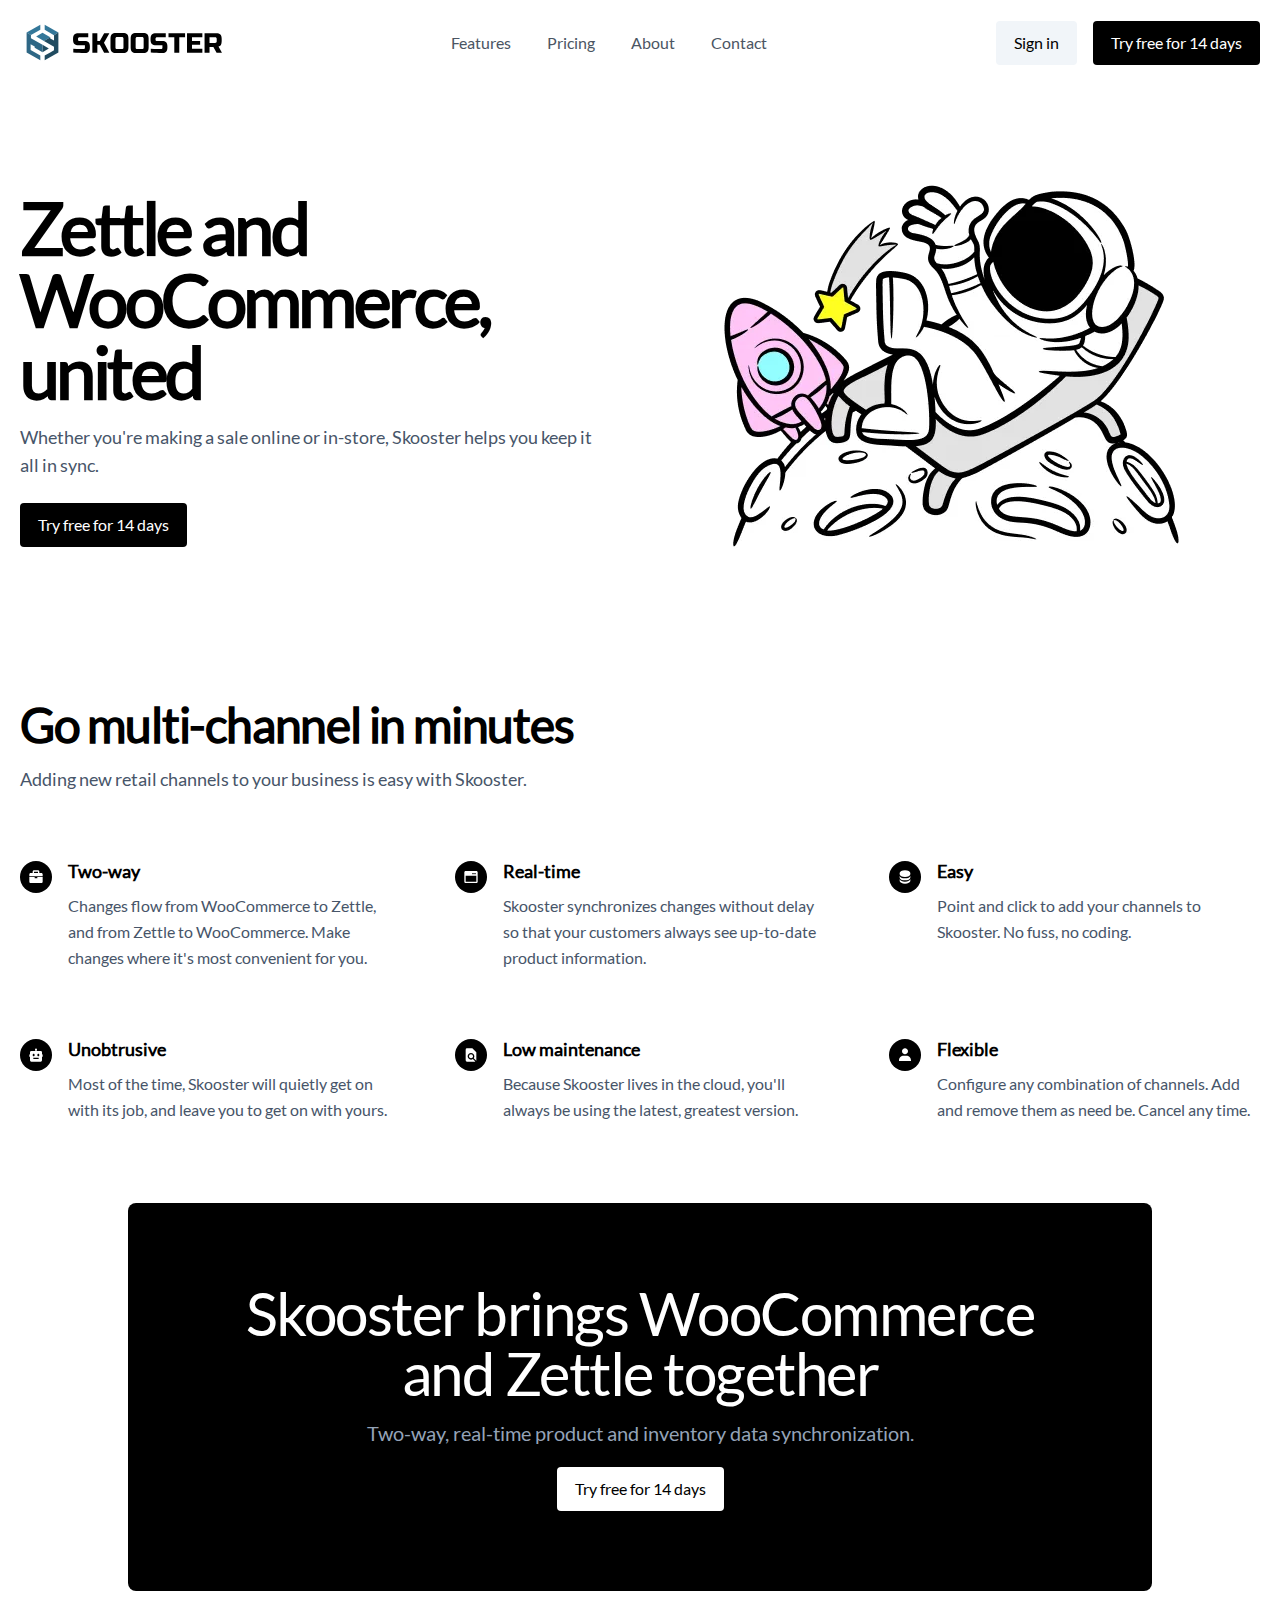
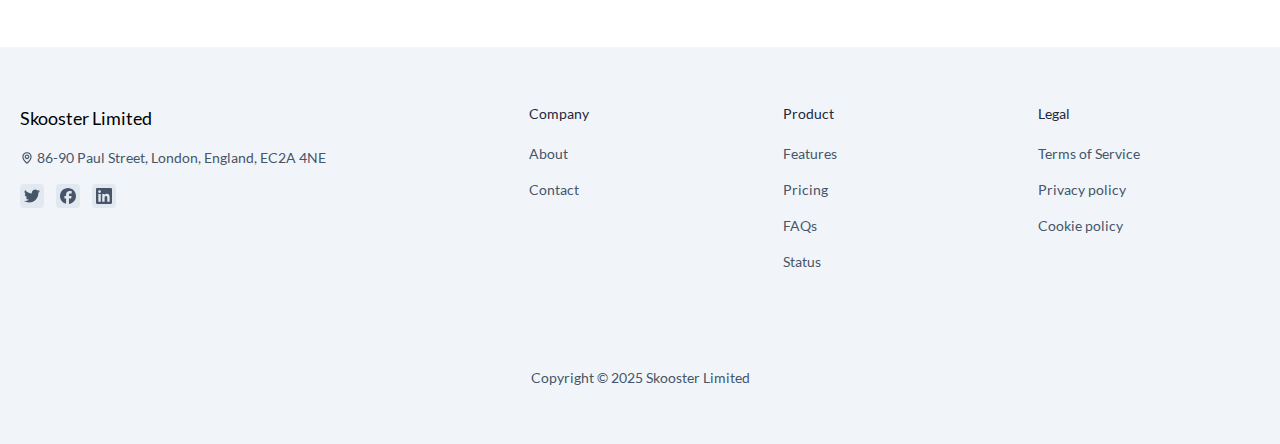
==== commit 267632a8: "Automatic publish from simon-skooster/website" ====
--- a/index.html
+++ b/index.html
@@ -1,4 +1,4 @@
-<!DOCTYPE html><html lang="en" style="overflow-x: hidden; margin-right: calc(100% - 100vw)" data-astro-transition-scope="astro-smooz4hq-1"> <head><meta charset="UTF-8"><meta name="viewport" content="width=device-width"><link rel="icon" type="image/svg+xml" href="/favicon.svg"><meta name="generator" content="Astro v4.5.16"><!-- <ViewTransitions /> --><link rel="preload" href="/fonts/lato.woff2" as="font" type="font/woff2" crossorigin><!-- <link rel="preload" as="image" href={src} alt="Hero" /> --><title>Skooster</title><link rel="canonical" href="https://skooster.applebite.co.uk/"><meta name="description" content="Skooster Limited"><meta name="robots" content="index, follow"><meta name="twitter:card" content="summary_large_image"><meta name="twitter:site" content="@skoosterhq"><meta name="twitter:creator" content="@skoosterhq"><link rel="stylesheet" href="/_astro/about.DNwB6VnH.css"><style>[data-astro-transition-scope="astro-smooz4hq-1"] { view-transition-name: astro-smooz4hq-1; }@layer astro { ::view-transition-old(astro-smooz4hq-1) { 
+<!DOCTYPE html><html lang="en" style="overflow-x: hidden; margin-right: calc(100% - 100vw)" data-astro-transition-scope="astro-smooz4hq-1"> <head><meta charset="UTF-8"><meta name="viewport" content="width=device-width"><link rel="icon" type="image/svg+xml" href="/favicon.svg"><meta name="generator" content="Astro v4.5.16"><!-- <ViewTransitions /> --><link rel="preload" href="/fonts/lato.woff2" as="font" type="font/woff2" crossorigin><!-- <link rel="preload" as="image" href={src} alt="Hero" /> --><title>Skooster</title><link rel="canonical" href="https://www.staging.skooster.net/"><meta name="description" content="Skooster Limited"><meta name="robots" content="index, follow"><meta name="twitter:card" content="summary_large_image"><meta name="twitter:site" content="@skoosterhq"><meta name="twitter:creator" content="@skoosterhq"><link rel="stylesheet" href="/_astro/about.BmKyo7Cs.css"><style>[data-astro-transition-scope="astro-smooz4hq-1"] { view-transition-name: astro-smooz4hq-1; }@layer astro { ::view-transition-old(astro-smooz4hq-1) { 
 	animation-duration: 180ms;
 	animation-timing-function: cubic-bezier(0.76, 0, 0.24, 1);
 	animation-fill-mode: both;
@@ -34,7 +34,7 @@
 	animation-duration: 180ms;
 	animation-timing-function: cubic-bezier(0.76, 0, 0.24, 1);
 	animation-fill-mode: both;
-	animation-name: astroFadeIn; }</style></head> <body> <div class="max-w-screen-xl mx-auto px-5">  <header class="flex flex-col lg:flex-row justify-between items-center my-5">  <div class="flex w-full lg:w-auto items-center justify-between"> <a href="/" class="text-lg"><span class="font-bold text-slate-800">Skooster</span> </a> <div class="block lg:hidden"> <button id="astronav-menu" aria-label="Toggle Menu">  <svg fill="currentColor" class="w-4 h-4 text-gray-800" width="24" height="24" viewBox="0 0 24 24" xmlns="https://www.w3.org/2000/svg"> <title>Toggle Menu</title> <path class="astronav-close-icon astronav-toggle hidden" fill-rule="evenodd" clip-rule="evenodd" d="M18.278 16.864a1 1 0 01-1.414 1.414l-4.829-4.828-4.828 4.828a1 1 0 01-1.414-1.414l4.828-4.829-4.828-4.828a1 1 0 011.414-1.414l4.829 4.828 4.828-4.828a1 1 0 111.414 1.414l-4.828 4.829 4.828 4.828z"></path> <path class="astronav-open-icon astronav-toggle" fill-rule="evenodd" d="M4 5h16a1 1 0 010 2H4a1 1 0 110-2zm0 6h16a1 1 0 010 2H4a1 1 0 010-2zm0 6h16a1 1 0 010 2H4a1 1 0 010-2z"></path> </svg>  </button> </div> </div> <nav class="astronav-items astronav-toggle hidden w-full lg:w-auto mt-2 lg:flex lg:mt-0">  <ul class="flex flex-col lg:flex-row lg:gap-3">  <li> <a href="/#" class="flex lg:px-3 py-2 items-center text-gray-600 hover:text-gray-900"> <span> Features</span> </a> </li>  <li> <a href="/pricing" class="flex lg:px-3 py-2 items-center text-gray-600 hover:text-gray-900"> <span> Pricing</span> </a> </li>  <li> <a href="/about" class="flex lg:px-3 py-2 items-center text-gray-600 hover:text-gray-900"> <span> About</span> </a> </li>  <li> <a href="/contact" class="flex lg:px-3 py-2 items-center text-gray-600 hover:text-gray-900"> <span> Contact</span> </a> </li>  </ul> <div class="lg:hidden flex items-center mt-3 gap-4"> <a href="https://dash.undefined" class="rounded text-center transition focus-visible:ring-2 ring-offset-2 ring-slate-200 w-full px-4 py-2 bg-slate-100 hover:bg-slate-200 border-2 border-transparent">Sign in </a> <a href="https://hello.undefined" class="rounded text-center transition focus-visible:ring-2 ring-offset-2 ring-slate-200 px-4 py-2 bg-black text-white hover:bg-slate-800 border-2 border-transparent">Try free for 14 days </a> </div>  </nav>  <script>(function(){const closeOnClick = false;
+	animation-name: astroFadeIn; }</style></head> <body> <div class="max-w-screen-xl mx-auto px-5">  <header class="flex flex-col lg:flex-row justify-between items-center my-5">  <div class="flex w-full lg:w-auto items-center justify-between"> <a href="/" class="text-lg"> <div class="flex items-center gap-2"> <img src="/_astro/logo.DIOfIZaR_Z1JTBiU.svg" alt="Skooster" width="45" height="45" loading="lazy" decoding="async"> <img src="/_astro/skooster.BcrQZJ-p_Z1ENurc.svg" alt="Skooster" width="149" height="20" loading="lazy" decoding="async"> </div> </a> <div class="block lg:hidden"> <button id="astronav-menu" aria-label="Toggle Menu">  <svg fill="currentColor" class="w-4 h-4 text-gray-800" width="24" height="24" viewBox="0 0 24 24" xmlns="https://www.w3.org/2000/svg"> <title>Toggle Menu</title> <path class="astronav-close-icon astronav-toggle hidden" fill-rule="evenodd" clip-rule="evenodd" d="M18.278 16.864a1 1 0 01-1.414 1.414l-4.829-4.828-4.828 4.828a1 1 0 01-1.414-1.414l4.828-4.829-4.828-4.828a1 1 0 011.414-1.414l4.829 4.828 4.828-4.828a1 1 0 111.414 1.414l-4.828 4.829 4.828 4.828z"></path> <path class="astronav-open-icon astronav-toggle" fill-rule="evenodd" d="M4 5h16a1 1 0 010 2H4a1 1 0 110-2zm0 6h16a1 1 0 010 2H4a1 1 0 010-2zm0 6h16a1 1 0 010 2H4a1 1 0 010-2z"></path> </svg>  </button> </div> </div> <nav class="astronav-items astronav-toggle hidden w-full lg:w-auto mt-2 lg:flex lg:mt-0">  <ul class="flex flex-col lg:flex-row lg:gap-3">  <li> <a href="/#" class="flex lg:px-3 py-2 items-center text-gray-600 hover:text-gray-900"> <span> Features</span> </a> </li>  <li> <a href="/pricing" class="flex lg:px-3 py-2 items-center text-gray-600 hover:text-gray-900"> <span> Pricing</span> </a> </li>  <li> <a href="/about" class="flex lg:px-3 py-2 items-center text-gray-600 hover:text-gray-900"> <span> About</span> </a> </li>  <li> <a href="/contact" class="flex lg:px-3 py-2 items-center text-gray-600 hover:text-gray-900"> <span> Contact</span> </a> </li>  </ul>  </nav>  <script>(function(){const closeOnClick = false;
 
 ["DOMContentLoaded", "astro:after-swap"].forEach((event) => {
   document.addEventListener(event, addListeners);
@@ -197,19 +197,19 @@
       });
     });
 }
-})();</script> <div> <div class="hidden lg:flex items-center gap-4"> <a href="https://dash.undefined" class="rounded text-center transition focus-visible:ring-2 ring-offset-2 ring-slate-200 px-4 py-2 bg-slate-100 hover:bg-slate-200 border-2 border-transparent">Sign in </a> <a href="https://hello.undefined" class="rounded text-center transition focus-visible:ring-2 ring-offset-2 ring-slate-200 px-4 py-2 bg-black text-white hover:bg-slate-800 border-2 border-transparent">Try free for 14 days </a> </div> </div> </header>  </div>  <div class="max-w-screen-xl mx-auto px-5">  <main class="grid lg:grid-cols-2 place-items-center pt-16 pb-8 md:pt-12 md:pb-24"> <div class="py-6 md:order-1 hidden md:block"> <picture> <source srcset="/_astro/hero.DlKDY3ml_C3Yxn.webp 200w, /_astro/hero.DlKDY3ml_Z2lV4Yd.webp 400w, /_astro/hero.DlKDY3ml_Z1VhsC8.webp 600w" type="image/webp" sizes="(max-width: 800px) 100vw, 620px"> <img src="/_astro/hero.DlKDY3ml_1b0qtt.png" srcset="/_astro/hero.DlKDY3ml_Zb8dUS.png 200w, /_astro/hero.DlKDY3ml_1U3Pls.png 400w, /_astro/hero.DlKDY3ml_1b0qtt.png 600w" alt="Astronaut in the air" sizes="(max-width: 800px) 100vw, 620px" loading="eager" width="520" height="424" decoding="async"> </picture> </div> <div> <h1 class="text-5xl lg:text-6xl xl:text-7xl font-bold lg:tracking-tight xl:tracking-tighter">
+})();</script> <div> <div class="hidden lg:flex items-center gap-4"> <a href="https://dash.staging.skooster.net" class="rounded text-center transition focus-visible:ring-2 ring-offset-2 ring-slate-200 px-4 py-2 bg-slate-100 hover:bg-slate-200 border-2 border-transparent">Sign in </a> <a href="https://hello.staging.skooster.net" class="rounded text-center transition focus-visible:ring-2 ring-offset-2 ring-slate-200 px-4 py-2 bg-black text-white hover:bg-slate-800 border-2 border-transparent">Try free for 14 days </a> </div> </div> </header>  </div>  <div class="max-w-screen-xl mx-auto px-5">  <main class="grid lg:grid-cols-2 place-items-center pt-16 pb-8 md:pt-12 md:pb-24"> <div class="py-6 md:order-1 hidden md:block"> <picture> <source srcset="/_astro/hero.DlKDY3ml_C3Yxn.webp 200w, /_astro/hero.DlKDY3ml_Z2lV4Yd.webp 400w, /_astro/hero.DlKDY3ml_Z1VhsC8.webp 600w" type="image/webp" sizes="(max-width: 800px) 100vw, 620px"> <img src="/_astro/hero.DlKDY3ml_1b0qtt.png" srcset="/_astro/hero.DlKDY3ml_Zb8dUS.png 200w, /_astro/hero.DlKDY3ml_1U3Pls.png 400w, /_astro/hero.DlKDY3ml_1b0qtt.png 600w" alt="Astronaut in the air" sizes="(max-width: 800px) 100vw, 620px" loading="eager" width="520" height="424" decoding="async"> </picture> </div> <div> <h1 class="text-5xl lg:text-6xl xl:text-7xl font-bold lg:tracking-tight xl:tracking-tighter">
 Zettle and WooCommerce, united
 </h1> <p class="text-lg mt-4 text-slate-600 max-w-xl">
 Whether you're making a sale online or in-store, Skooster helps you
             keep it all in sync.
-</p> <div class="mt-6 flex flex-col sm:flex-row gap-3"> <a href="https://hello.undefined" class="rounded text-center transition focus-visible:ring-2 ring-offset-2 ring-slate-200 px-4 py-2 bg-black text-white hover:bg-slate-800 border-2 border-transparent">Try free for 14 days </a> </div> </div> </main> <div class="mt-16 md:mt-0"> <h2 class="text-4xl lg:text-5xl font-bold lg:tracking-tight">
+</p> <div class="mt-6 flex flex-col sm:flex-row gap-3"> <a href="https://hello.staging.skooster.net" class="rounded text-center transition focus-visible:ring-2 ring-offset-2 ring-slate-200 px-4 py-2 bg-black text-white hover:bg-slate-800 border-2 border-transparent">Try free for 14 days </a> </div> </div> </main> <div class="mt-16 md:mt-0"> <h2 class="text-4xl lg:text-5xl font-bold lg:tracking-tight">
 Go multi-channel in minutes
 </h2> <p class="text-lg mt-4 text-slate-600">
 Adding new retail channels to your business is easy with Skooster.
-</p> </div> <div class="grid sm:grid-cols-2 md:grid-cols-3 mt-16 gap-16"> <div class="flex gap-4 items-start"> <div class="mt-1 bg-black rounded-full p-2 w-8 h-8 shrink-0"> <svg width="1em" height="1em" viewBox="0 0 24 24" class="text-white" data-icon="bx:bxs-briefcase">  <symbol id="ai:bx:bxs-briefcase"><path d="M20 6h-3V4c0-1.103-.897-2-2-2H9c-1.103 0-2 .897-2 2v2H4c-1.103 0-2 .897-2 2v3h20V8c0-1.103-.897-2-2-2zM9 4h6v2H9V4zm5 10h-4v-2H2v7c0 1.103.897 2 2 2h16c1.103 0 2-.897 2-2v-7h-8v2z" fill="currentColor"/></symbol><use xlink:href="#ai:bx:bxs-briefcase"></use>  </svg> </div> <div> <h3 class="font-semibold text-lg">Two-way</h3>  <p class="text-slate-600 mt-2 leading-relaxed"> Changes flow from WooCommerce to Zettle, and from Zettle to WooCommerce.  Make changes where it&#39;s most convenient for you. </p> </div> </div><div class="flex gap-4 items-start"> <div class="mt-1 bg-black rounded-full p-2 w-8 h-8 shrink-0"> <svg width="1em" height="1em" viewBox="0 0 24 24" class="text-white" data-icon="bx:bxs-window-alt">  <symbol id="ai:bx:bxs-window-alt"><path d="M20 3H4c-1.103 0-2 .897-2 2v14c0 1.103.897 2 2 2h16c1.103 0 2-.897 2-2V5c0-1.103-.897-2-2-2zm-3 3h2v2h-2V6zm-3 0h2v2h-2V6zM4 19v-9h16.001l.001 9H4z" fill="currentColor"/></symbol><use xlink:href="#ai:bx:bxs-window-alt"></use>  </svg> </div> <div> <h3 class="font-semibold text-lg">Real-time</h3>  <p class="text-slate-600 mt-2 leading-relaxed"> Skooster synchronizes changes without delay so that your customers always see up-to-date product information. </p> </div> </div><div class="flex gap-4 items-start"> <div class="mt-1 bg-black rounded-full p-2 w-8 h-8 shrink-0"> <svg width="1em" height="1em" viewBox="0 0 24 24" class="text-white" data-icon="bx:bxs-data">  <symbol id="ai:bx:bxs-data"><path d="M20 6c0-2.168-3.663-4-8-4S4 3.832 4 6v2c0 2.168 3.663 4 8 4s8-1.832 8-4V6zm-8 13c-4.337 0-8-1.832-8-4v3c0 2.168 3.663 4 8 4s8-1.832 8-4v-3c0 2.168-3.663 4-8 4z" fill="currentColor"/><path d="M20 10c0 2.168-3.663 4-8 4s-8-1.832-8-4v3c0 2.168 3.663 4 8 4s8-1.832 8-4v-3z" fill="currentColor"/></symbol><use xlink:href="#ai:bx:bxs-data"></use>  </svg> </div> <div> <h3 class="font-semibold text-lg">Easy</h3>  <p class="text-slate-600 mt-2 leading-relaxed"> Point and click to add your channels to Skooster.  No fuss, no coding. </p> </div> </div><div class="flex gap-4 items-start"> <div class="mt-1 bg-black rounded-full p-2 w-8 h-8 shrink-0"> <svg width="1em" height="1em" viewBox="0 0 24 24" class="text-white" data-icon="bx:bxs-bot">  <symbol id="ai:bx:bxs-bot"><path d="M21 10.975V8a2 2 0 0 0-2-2h-6V4.688c.305-.274.5-.668.5-1.11a1.5 1.5 0 0 0-3 0c0 .442.195.836.5 1.11V6H5a2 2 0 0 0-2 2v2.998l-.072.005A.999.999 0 0 0 2 12v2a1 1 0 0 0 1 1v5a2 2 0 0 0 2 2h14a2 2 0 0 0 2-2v-5a1 1 0 0 0 1-1v-1.938a1.004 1.004 0 0 0-.072-.455c-.202-.488-.635-.605-.928-.632zM7 12c0-1.104.672-2 1.5-2s1.5.896 1.5 2s-.672 2-1.5 2S7 13.104 7 12zm8.998 6c-1.001-.003-7.997 0-7.998 0v-2s7.001-.002 8.002 0l-.004 2zm-.498-4c-.828 0-1.5-.896-1.5-2s.672-2 1.5-2s1.5.896 1.5 2s-.672 2-1.5 2z" fill="currentColor"/></symbol><use xlink:href="#ai:bx:bxs-bot"></use>  </svg> </div> <div> <h3 class="font-semibold text-lg">Unobtrusive</h3>  <p class="text-slate-600 mt-2 leading-relaxed"> Most of the time, Skooster will quietly get on with its job, and leave you to get on with yours. </p> </div> </div><div class="flex gap-4 items-start"> <div class="mt-1 bg-black rounded-full p-2 w-8 h-8 shrink-0"> <svg width="1em" height="1em" viewBox="0 0 24 24" class="text-white" data-icon="bx:bxs-file-find">  <symbol id="ai:bx:bxs-file-find"><path d="M6 22h12c.178 0 .348-.03.512-.074l-3.759-3.759A4.966 4.966 0 0 1 12 19c-2.757 0-5-2.243-5-5s2.243-5 5-5s5 2.243 5 5a4.964 4.964 0 0 1-.833 2.753l3.759 3.759c.044-.164.074-.334.074-.512V8l-6-6H6a2 2 0 0 0-2 2v16a2 2 0 0 0 2 2z" fill="currentColor"/><circle cx="12" cy="14" r="3" fill="currentColor"/></symbol><use xlink:href="#ai:bx:bxs-file-find"></use>  </svg> </div> <div> <h3 class="font-semibold text-lg">Low maintenance</h3>  <p class="text-slate-600 mt-2 leading-relaxed"> Because Skooster lives in the cloud, you&#39;ll always be using the latest, greatest version. </p> </div> </div><div class="flex gap-4 items-start"> <div class="mt-1 bg-black rounded-full p-2 w-8 h-8 shrink-0"> <svg width="1em" height="1em" viewBox="0 0 24 24" class="text-white" data-icon="bx:bxs-user">  <symbol id="ai:bx:bxs-user"><path d="M7.5 6.5C7.5 8.981 9.519 11 12 11s4.5-2.019 4.5-4.5S14.481 2 12 2S7.5 4.019 7.5 6.5zM20 21h1v-1c0-3.859-3.141-7-7-7h-4c-3.86 0-7 3.141-7 7v1h17z" fill="currentColor"/></symbol><use xlink:href="#ai:bx:bxs-user"></use>  </svg> </div> <div> <h3 class="font-semibold text-lg">Flexible</h3>  <p class="text-slate-600 mt-2 leading-relaxed"> Configure any combination of channels.  Add and remove them as need be.  Cancel any time. </p> </div> </div> </div> <div class="bg-black p-8 md:px-20 md:py-20 mt-20 mx-auto max-w-5xl rounded-lg flex flex-col items-center text-center"> <h2 class="text-white text-4xl md:text-6xl tracking-tight">
+</p> </div> <div class="grid sm:grid-cols-2 md:grid-cols-3 mt-16 gap-16"> <div class="flex gap-4 items-start"> <div class="mt-1 bg-black rounded-full p-2 w-8 h-8 shrink-0"> <svg width="1em" height="1em" class="text-white" data-icon="bx:bxs-briefcase">   <symbol id="ai:bx:bxs-briefcase" viewBox="0 0 24 24"><path d="M20 6h-3V4c0-1.103-.897-2-2-2H9c-1.103 0-2 .897-2 2v2H4c-1.103 0-2 .897-2 2v3h20V8c0-1.103-.897-2-2-2zM9 4h6v2H9V4zm5 10h-4v-2H2v7c0 1.103.897 2 2 2h16c1.103 0 2-.897 2-2v-7h-8v2z" fill="currentColor"/></symbol><use href="#ai:bx:bxs-briefcase"></use>  </svg> </div> <div> <h3 class="font-semibold text-lg">Two-way</h3>  <p class="text-slate-600 mt-2 leading-relaxed"> Changes flow from WooCommerce to Zettle, and from Zettle to WooCommerce.  Make changes where it&#39;s most convenient for you. </p> </div> </div><div class="flex gap-4 items-start"> <div class="mt-1 bg-black rounded-full p-2 w-8 h-8 shrink-0"> <svg width="1em" height="1em" class="text-white" data-icon="bx:bxs-window-alt">   <symbol id="ai:bx:bxs-window-alt" viewBox="0 0 24 24"><path d="M20 3H4c-1.103 0-2 .897-2 2v14c0 1.103.897 2 2 2h16c1.103 0 2-.897 2-2V5c0-1.103-.897-2-2-2zm-3 3h2v2h-2V6zm-3 0h2v2h-2V6zM4 19v-9h16.001l.001 9H4z" fill="currentColor"/></symbol><use href="#ai:bx:bxs-window-alt"></use>  </svg> </div> <div> <h3 class="font-semibold text-lg">Real-time</h3>  <p class="text-slate-600 mt-2 leading-relaxed"> Skooster synchronizes changes without delay so that your customers always see up-to-date product information. </p> </div> </div><div class="flex gap-4 items-start"> <div class="mt-1 bg-black rounded-full p-2 w-8 h-8 shrink-0"> <svg width="1em" height="1em" class="text-white" data-icon="bx:bxs-data">   <symbol id="ai:bx:bxs-data" viewBox="0 0 24 24"><path d="M20 6c0-2.168-3.663-4-8-4S4 3.832 4 6v2c0 2.168 3.663 4 8 4s8-1.832 8-4V6zm-8 13c-4.337 0-8-1.832-8-4v3c0 2.168 3.663 4 8 4s8-1.832 8-4v-3c0 2.168-3.663 4-8 4z" fill="currentColor"/><path d="M20 10c0 2.168-3.663 4-8 4s-8-1.832-8-4v3c0 2.168 3.663 4 8 4s8-1.832 8-4v-3z" fill="currentColor"/></symbol><use href="#ai:bx:bxs-data"></use>  </svg> </div> <div> <h3 class="font-semibold text-lg">Easy</h3>  <p class="text-slate-600 mt-2 leading-relaxed"> Point and click to add your channels to Skooster.  No fuss, no coding. </p> </div> </div><div class="flex gap-4 items-start"> <div class="mt-1 bg-black rounded-full p-2 w-8 h-8 shrink-0"> <svg width="1em" height="1em" class="text-white" data-icon="bx:bxs-bot">   <symbol id="ai:bx:bxs-bot" viewBox="0 0 24 24"><path d="M21 10.975V8a2 2 0 0 0-2-2h-6V4.688c.305-.274.5-.668.5-1.11a1.5 1.5 0 0 0-3 0c0 .442.195.836.5 1.11V6H5a2 2 0 0 0-2 2v2.998l-.072.005A.999.999 0 0 0 2 12v2a1 1 0 0 0 1 1v5a2 2 0 0 0 2 2h14a2 2 0 0 0 2-2v-5a1 1 0 0 0 1-1v-1.938a1.004 1.004 0 0 0-.072-.455c-.202-.488-.635-.605-.928-.632zM7 12c0-1.104.672-2 1.5-2s1.5.896 1.5 2s-.672 2-1.5 2S7 13.104 7 12zm8.998 6c-1.001-.003-7.997 0-7.998 0v-2s7.001-.002 8.002 0l-.004 2zm-.498-4c-.828 0-1.5-.896-1.5-2s.672-2 1.5-2s1.5.896 1.5 2s-.672 2-1.5 2z" fill="currentColor"/></symbol><use href="#ai:bx:bxs-bot"></use>  </svg> </div> <div> <h3 class="font-semibold text-lg">Unobtrusive</h3>  <p class="text-slate-600 mt-2 leading-relaxed"> Most of the time, Skooster will quietly get on with its job, and leave you to get on with yours. </p> </div> </div><div class="flex gap-4 items-start"> <div class="mt-1 bg-black rounded-full p-2 w-8 h-8 shrink-0"> <svg width="1em" height="1em" class="text-white" data-icon="bx:bxs-file-find">   <symbol id="ai:bx:bxs-file-find" viewBox="0 0 24 24"><path d="M6 22h12c.178 0 .348-.03.512-.074l-3.759-3.759A4.966 4.966 0 0 1 12 19c-2.757 0-5-2.243-5-5s2.243-5 5-5s5 2.243 5 5a4.964 4.964 0 0 1-.833 2.753l3.759 3.759c.044-.164.074-.334.074-.512V8l-6-6H6a2 2 0 0 0-2 2v16a2 2 0 0 0 2 2z" fill="currentColor"/><circle cx="12" cy="14" r="3" fill="currentColor"/></symbol><use href="#ai:bx:bxs-file-find"></use>  </svg> </div> <div> <h3 class="font-semibold text-lg">Low maintenance</h3>  <p class="text-slate-600 mt-2 leading-relaxed"> Because Skooster lives in the cloud, you&#39;ll always be using the latest, greatest version. </p> </div> </div><div class="flex gap-4 items-start"> <div class="mt-1 bg-black rounded-full p-2 w-8 h-8 shrink-0"> <svg width="1em" height="1em" class="text-white" data-icon="bx:bxs-user">   <symbol id="ai:bx:bxs-user" viewBox="0 0 24 24"><path d="M7.5 6.5C7.5 8.981 9.519 11 12 11s4.5-2.019 4.5-4.5S14.481 2 12 2S7.5 4.019 7.5 6.5zM20 21h1v-1c0-3.859-3.141-7-7-7h-4c-3.86 0-7 3.141-7 7v1h17z" fill="currentColor"/></symbol><use href="#ai:bx:bxs-user"></use>  </svg> </div> <div> <h3 class="font-semibold text-lg">Flexible</h3>  <p class="text-slate-600 mt-2 leading-relaxed"> Configure any combination of channels.  Add and remove them as need be.  Cancel any time. </p> </div> </div> </div> <div class="bg-black p-8 md:px-20 md:py-20 mt-20 mx-auto max-w-5xl rounded-lg flex flex-col items-center text-center"> <h2 class="text-white text-4xl md:text-6xl tracking-tight">
 Skooster brings WooCommerce and Zettle together
 </h2> <p class="text-slate-400 mt-4 text-lg md:text-xl">
 Two-way, real-time product and inventory data synchronization.
-</p> <div class="flex mt-5"> <a href="https://hello.undefined" class="rounded text-center transition focus-visible:ring-2 ring-offset-2 ring-slate-200 px-4 py-2 bg-white text-black border-2 border-transparent">Try free for 14 days </a> </div> </div>  </div>  <footer class="pt-14"> <div class="py-14 bg-slate-100 border-t border-slate-100"> <div class="max-w-screen-xl mx-auto px-5"> <div class="grid sm:grid-cols-2 md:grid-cols-3 lg:grid-cols-5 gap-8"> <div class="sm:col-span-2 md:col-span-3 lg:col-span-2"> <a href="/" class="text-lg">Skooster Limited</a> <p class="mt-4 text-sm text-slate-600 flex items-center"> <svg width="1em" height="1em" viewBox="0 0 24 24" data-icon="bx:map">  <symbol id="ai:bx:map"><path fill="currentColor" d="M12 14c2.206 0 4-1.794 4-4s-1.794-4-4-4s-4 1.794-4 4s1.794 4 4 4m0-6c1.103 0 2 .897 2 2s-.897 2-2 2s-2-.897-2-2s.897-2 2-2"/><path fill="currentColor" d="M11.42 21.814a.998.998 0 0 0 1.16 0C12.884 21.599 20.029 16.44 20 10c0-4.411-3.589-8-8-8S4 5.589 4 9.995c-.029 6.445 7.116 11.604 7.42 11.819M12 4c3.309 0 6 2.691 6 6.005c.021 4.438-4.388 8.423-6 9.73c-1.611-1.308-6.021-5.294-6-9.735c0-3.309 2.691-6 6-6"/></symbol><use xlink:href="#ai:bx:map"></use>  </svg>&nbsp;<span class="whitespace-nowrap">86-90 Paul Street, London, England, EC2A 4NE</span> </p> <div class="flex gap-3 mt-4 items-center"> <a href="https://twitter.com/@skoosterhq" target="_blank" rel="noopener noreferrer" class="bg-slate-200 hover:bg-slate-300 rounded w-6 h-6 inline-flex items-center justify-center text-slate-600"> <svg width="1em" height="1em" viewBox="0 0 24 24" data-icon="simple-icons:twitter">  <symbol id="ai:simple-icons:twitter"><path fill="currentColor" d="M21.543 7.104c.015.211.015.423.015.636c0 6.507-4.954 14.01-14.01 14.01v-.003A13.94 13.94 0 0 1 0 19.539a9.88 9.88 0 0 0 7.287-2.041a4.93 4.93 0 0 1-4.6-3.42a4.916 4.916 0 0 0 2.223-.084A4.926 4.926 0 0 1 .96 9.167v-.062a4.887 4.887 0 0 0 2.235.616A4.928 4.928 0 0 1 1.67 3.148a13.98 13.98 0 0 0 10.15 5.144a4.929 4.929 0 0 1 8.39-4.49a9.868 9.868 0 0 0 3.128-1.196a4.941 4.941 0 0 1-2.165 2.724A9.828 9.828 0 0 0 24 4.555a10.019 10.019 0 0 1-2.457 2.549"/></symbol><use xlink:href="#ai:simple-icons:twitter"></use>  </svg> <span class="sr-only">Twitter / X</span> </a><a href="https://facebook.com/skoosterhq" target="_blank" rel="noopener noreferrer" class="bg-slate-200 hover:bg-slate-300 rounded w-6 h-6 inline-flex items-center justify-center text-slate-600"> <svg width="1em" height="1em" viewBox="0 0 24 24" data-icon="simple-icons:facebook">  <symbol id="ai:simple-icons:facebook"><path fill="currentColor" d="M9.101 23.691v-7.98H6.627v-3.667h2.474v-1.58c0-4.085 1.848-5.978 5.858-5.978c.401 0 .955.042 1.468.103a8.68 8.68 0 0 1 1.141.195v3.325a8.623 8.623 0 0 0-.653-.036a26.805 26.805 0 0 0-.733-.009c-.707 0-1.259.096-1.675.309a1.686 1.686 0 0 0-.679.622c-.258.42-.374.995-.374 1.752v1.297h3.919l-.386 2.103l-.287 1.564h-3.246v8.245C19.396 23.238 24 18.179 24 12.044c0-6.627-5.373-12-12-12s-12 5.373-12 12c0 5.628 3.874 10.35 9.101 11.647"/></symbol><use xlink:href="#ai:simple-icons:facebook"></use>  </svg> <span class="sr-only">Facebook</span> </a><a href="https://linkedin.com/company/skooster" target="_blank" rel="noopener noreferrer" class="bg-slate-200 hover:bg-slate-300 rounded w-6 h-6 inline-flex items-center justify-center text-slate-600"> <svg width="1em" height="1em" viewBox="0 0 24 24" data-icon="simple-icons:linkedin">  <symbol id="ai:simple-icons:linkedin"><path fill="currentColor" d="M20.447 20.452h-3.554v-5.569c0-1.328-.027-3.037-1.852-3.037c-1.853 0-2.136 1.445-2.136 2.939v5.667H9.351V9h3.414v1.561h.046c.477-.9 1.637-1.85 3.37-1.85c3.601 0 4.267 2.37 4.267 5.455v6.286zM5.337 7.433a2.062 2.062 0 0 1-2.063-2.065a2.064 2.064 0 1 1 2.063 2.065m1.782 13.019H3.555V9h3.564zM22.225 0H1.771C.792 0 0 .774 0 1.729v20.542C0 23.227.792 24 1.771 24h20.451C23.2 24 24 23.227 24 22.271V1.729C24 .774 23.2 0 22.222 0z"/></symbol><use xlink:href="#ai:simple-icons:linkedin"></use>  </svg> <span class="sr-only">Linked in</span> </a> </div> </div> <div> <h3 class="font-medium text-sm text-slate-800"> Company </h3> <div class="flex flex-col mt-3"> <a href="/about" class="py-2 text-sm text-slate-600 hover:text-slate-800"> About </a><a href="/contact" class="py-2 text-sm text-slate-600 hover:text-slate-800"> Contact </a> </div> </div><div> <h3 class="font-medium text-sm text-slate-800"> Product </h3> <div class="flex flex-col mt-3"> <a href="/#" class="py-2 text-sm text-slate-600 hover:text-slate-800"> Features </a><a href="/pricing" class="py-2 text-sm text-slate-600 hover:text-slate-800"> Pricing </a><a href="/faqs" class="py-2 text-sm text-slate-600 hover:text-slate-800"> FAQs </a><a href="https://skooster.instatus.com" class="py-2 text-sm text-slate-600 hover:text-slate-800"> Status </a> </div> </div><div> <h3 class="font-medium text-sm text-slate-800"> Legal </h3> <div class="flex flex-col mt-3"> <a href="/#" class="py-2 text-sm text-slate-600 hover:text-slate-800"> Terms of Service </a><a href="/#" class="py-2 text-sm text-slate-600 hover:text-slate-800"> Privacy policy </a><a href="/#" class="py-2 text-sm text-slate-600 hover:text-slate-800"> Cookie policy </a> </div> </div> </div> </div> <div class="mt-14 pt-8 px-5"> <div class="max-w-screen-xl mx-auto px-5"> <p class="text-center text-sm text-slate-600 [text-wrap:balance]">
-Copyright © 2024 Skooster Limited
+</p> <div class="flex mt-5"> <a href="https://hello.staging.skooster.net" class="rounded text-center transition focus-visible:ring-2 ring-offset-2 ring-slate-200 px-4 py-2 bg-white text-black border-2 border-transparent">Try free for 14 days </a> </div> </div>  </div>  <footer class="pt-14"> <div class="py-14 bg-slate-100 border-t border-slate-100"> <div class="max-w-screen-xl mx-auto px-5"> <div class="grid sm:grid-cols-2 md:grid-cols-3 lg:grid-cols-5 gap-8"> <div class="sm:col-span-2 md:col-span-3 lg:col-span-2"> <a href="/" class="text-lg">Skooster Limited</a> <p class="mt-4 text-sm text-slate-600 flex items-center"> <svg width="1em" height="1em" data-icon="bx:map">   <symbol id="ai:bx:map" viewBox="0 0 24 24"><path fill="currentColor" d="M12 14c2.206 0 4-1.794 4-4s-1.794-4-4-4s-4 1.794-4 4s1.794 4 4 4m0-6c1.103 0 2 .897 2 2s-.897 2-2 2s-2-.897-2-2s.897-2 2-2"/><path fill="currentColor" d="M11.42 21.814a.998.998 0 0 0 1.16 0C12.884 21.599 20.029 16.44 20 10c0-4.411-3.589-8-8-8S4 5.589 4 9.995c-.029 6.445 7.116 11.604 7.42 11.819M12 4c3.309 0 6 2.691 6 6.005c.021 4.438-4.388 8.423-6 9.73c-1.611-1.308-6.021-5.294-6-9.735c0-3.309 2.691-6 6-6"/></symbol><use href="#ai:bx:map"></use>  </svg>&nbsp;<span class="whitespace-nowrap">86-90 Paul Street, London, England, EC2A 4NE</span> </p> <div class="flex gap-3 mt-4 items-center"> <a href="https://twitter.com/@skoosterhq" target="_blank" rel="noopener noreferrer" class="bg-slate-200 hover:bg-slate-300 rounded w-6 h-6 inline-flex items-center justify-center text-slate-600"> <svg width="1em" height="1em" data-icon="simple-icons:twitter">   <symbol id="ai:simple-icons:twitter" viewBox="0 0 24 24"><path fill="currentColor" d="M21.543 7.104c.015.211.015.423.015.636c0 6.507-4.954 14.01-14.01 14.01v-.003A13.94 13.94 0 0 1 0 19.539a9.88 9.88 0 0 0 7.287-2.041a4.93 4.93 0 0 1-4.6-3.42a4.916 4.916 0 0 0 2.223-.084A4.926 4.926 0 0 1 .96 9.167v-.062a4.887 4.887 0 0 0 2.235.616A4.928 4.928 0 0 1 1.67 3.148a13.98 13.98 0 0 0 10.15 5.144a4.929 4.929 0 0 1 8.39-4.49a9.868 9.868 0 0 0 3.128-1.196a4.941 4.941 0 0 1-2.165 2.724A9.828 9.828 0 0 0 24 4.555a10.019 10.019 0 0 1-2.457 2.549"/></symbol><use href="#ai:simple-icons:twitter"></use>  </svg> <span class="sr-only">Twitter / X</span> </a><a href="https://facebook.com/skoosterhq" target="_blank" rel="noopener noreferrer" class="bg-slate-200 hover:bg-slate-300 rounded w-6 h-6 inline-flex items-center justify-center text-slate-600"> <svg width="1em" height="1em" data-icon="simple-icons:facebook">   <symbol id="ai:simple-icons:facebook" viewBox="0 0 24 24"><path fill="currentColor" d="M9.101 23.691v-7.98H6.627v-3.667h2.474v-1.58c0-4.085 1.848-5.978 5.858-5.978c.401 0 .955.042 1.468.103a8.68 8.68 0 0 1 1.141.195v3.325a8.623 8.623 0 0 0-.653-.036a26.805 26.805 0 0 0-.733-.009c-.707 0-1.259.096-1.675.309a1.686 1.686 0 0 0-.679.622c-.258.42-.374.995-.374 1.752v1.297h3.919l-.386 2.103l-.287 1.564h-3.246v8.245C19.396 23.238 24 18.179 24 12.044c0-6.627-5.373-12-12-12s-12 5.373-12 12c0 5.628 3.874 10.35 9.101 11.647"/></symbol><use href="#ai:simple-icons:facebook"></use>  </svg> <span class="sr-only">Facebook</span> </a><a href="https://linkedin.com/company/skooster" target="_blank" rel="noopener noreferrer" class="bg-slate-200 hover:bg-slate-300 rounded w-6 h-6 inline-flex items-center justify-center text-slate-600"> <svg width="1em" height="1em" data-icon="simple-icons:linkedin">   <symbol id="ai:simple-icons:linkedin" viewBox="0 0 24 24"><path fill="currentColor" d="M20.447 20.452h-3.554v-5.569c0-1.328-.027-3.037-1.852-3.037c-1.853 0-2.136 1.445-2.136 2.939v5.667H9.351V9h3.414v1.561h.046c.477-.9 1.637-1.85 3.37-1.85c3.601 0 4.267 2.37 4.267 5.455v6.286zM5.337 7.433a2.062 2.062 0 0 1-2.063-2.065a2.064 2.064 0 1 1 2.063 2.065m1.782 13.019H3.555V9h3.564zM22.225 0H1.771C.792 0 0 .774 0 1.729v20.542C0 23.227.792 24 1.771 24h20.451C23.2 24 24 23.227 24 22.271V1.729C24 .774 23.2 0 22.222 0z"/></symbol><use href="#ai:simple-icons:linkedin"></use>  </svg> <span class="sr-only">Linked in</span> </a> </div> </div> <div> <h3 class="font-medium text-sm text-slate-800"> Company </h3> <div class="flex flex-col mt-3"> <a href="/about" class="py-2 text-sm text-slate-600 hover:text-slate-800"> About </a><a href="/contact" class="py-2 text-sm text-slate-600 hover:text-slate-800"> Contact </a> </div> </div><div> <h3 class="font-medium text-sm text-slate-800"> Product </h3> <div class="flex flex-col mt-3"> <a href="/#" class="py-2 text-sm text-slate-600 hover:text-slate-800"> Features </a><a href="/pricing" class="py-2 text-sm text-slate-600 hover:text-slate-800"> Pricing </a><a href="https://help.skooster.com/faqs" class="py-2 text-sm text-slate-600 hover:text-slate-800"> FAQs </a><a href="https://skooster.instatus.com" class="py-2 text-sm text-slate-600 hover:text-slate-800"> Status </a> </div> </div><div> <h3 class="font-medium text-sm text-slate-800"> Legal </h3> <div class="flex flex-col mt-3"> <a href="/#" class="py-2 text-sm text-slate-600 hover:text-slate-800"> Terms of Service </a><a href="/#" class="py-2 text-sm text-slate-600 hover:text-slate-800"> Privacy policy </a><a href="/#" class="py-2 text-sm text-slate-600 hover:text-slate-800"> Cookie policy </a> </div> </div> </div> </div> <div class="mt-14 pt-8 px-5"> <div class="max-w-screen-xl mx-auto px-5"> <p class="text-center text-sm text-slate-600 [text-wrap:balance]">
+Copyright &copy; 2025 Skooster Limited
 </p> </div> </div> </div> </footer>  </body> </html>--- a/_astro/about.BmKyo7Cs.css
+++ b/_astro/about.BmKyo7Cs.css
@@ -0,0 +1 @@
+*,:before,:after{box-sizing:border-box;border-width:0;border-style:solid;border-color:#e5e7eb}:before,:after{--tw-content: ""}html,:host{line-height:1.5;-webkit-text-size-adjust:100%;-moz-tab-size:4;-o-tab-size:4;tab-size:4;font-family:Lato,ui-sans-serif,system-ui,sans-serif,"Apple Color Emoji","Segoe UI Emoji",Segoe UI Symbol,"Noto Color Emoji";font-feature-settings:normal;font-variation-settings:normal;-webkit-tap-highlight-color:transparent}body{margin:0;line-height:inherit}hr{height:0;color:inherit;border-top-width:1px}abbr:where([title]){-webkit-text-decoration:underline dotted;text-decoration:underline dotted}h1,h2,h3,h4,h5,h6{font-size:inherit;font-weight:inherit}a{color:inherit;text-decoration:inherit}b,strong{font-weight:bolder}code,kbd,samp,pre{font-family:ui-monospace,SFMono-Regular,Menlo,Monaco,Consolas,Liberation Mono,Courier New,monospace;font-feature-settings:normal;font-variation-settings:normal;font-size:1em}small{font-size:80%}sub,sup{font-size:75%;line-height:0;position:relative;vertical-align:baseline}sub{bottom:-.25em}sup{top:-.5em}table{text-indent:0;border-color:inherit;border-collapse:collapse}button,input,optgroup,select,textarea{font-family:inherit;font-feature-settings:inherit;font-variation-settings:inherit;font-size:100%;font-weight:inherit;line-height:inherit;letter-spacing:inherit;color:inherit;margin:0;padding:0}button,select{text-transform:none}button,input:where([type=button]),input:where([type=reset]),input:where([type=submit]){-webkit-appearance:button;background-color:transparent;background-image:none}:-moz-focusring{outline:auto}:-moz-ui-invalid{box-shadow:none}progress{vertical-align:baseline}::-webkit-inner-spin-button,::-webkit-outer-spin-button{height:auto}[type=search]{-webkit-appearance:textfield;outline-offset:-2px}::-webkit-search-decoration{-webkit-appearance:none}::-webkit-file-upload-button{-webkit-appearance:button;font:inherit}summary{display:list-item}blockquote,dl,dd,h1,h2,h3,h4,h5,h6,hr,figure,p,pre{margin:0}fieldset{margin:0;padding:0}legend{padding:0}ol,ul,menu{list-style:none;margin:0;padding:0}dialog{padding:0}textarea{resize:vertical}input::-moz-placeholder,textarea::-moz-placeholder{opacity:1;color:#9ca3af}input::placeholder,textarea::placeholder{opacity:1;color:#9ca3af}button,[role=button]{cursor:pointer}:disabled{cursor:default}img,svg,video,canvas,audio,iframe,embed,object{display:block;vertical-align:middle}img,video{max-width:100%;height:auto}[hidden]{display:none}@font-face{font-family:Lato;font-style:normal;font-weight:400;font-display:block;src:url(/fonts/lato.woff2) format("woff2")}*,:before,:after{--tw-border-spacing-x: 0;--tw-border-spacing-y: 0;--tw-translate-x: 0;--tw-translate-y: 0;--tw-rotate: 0;--tw-skew-x: 0;--tw-skew-y: 0;--tw-scale-x: 1;--tw-scale-y: 1;--tw-pan-x: ;--tw-pan-y: ;--tw-pinch-zoom: ;--tw-scroll-snap-strictness: proximity;--tw-gradient-from-position: ;--tw-gradient-via-position: ;--tw-gradient-to-position: ;--tw-ordinal: ;--tw-slashed-zero: ;--tw-numeric-figure: ;--tw-numeric-spacing: ;--tw-numeric-fraction: ;--tw-ring-inset: ;--tw-ring-offset-width: 0px;--tw-ring-offset-color: #fff;--tw-ring-color: rgb(59 130 246 / .5);--tw-ring-offset-shadow: 0 0 #0000;--tw-ring-shadow: 0 0 #0000;--tw-shadow: 0 0 #0000;--tw-shadow-colored: 0 0 #0000;--tw-blur: ;--tw-brightness: ;--tw-contrast: ;--tw-grayscale: ;--tw-hue-rotate: ;--tw-invert: ;--tw-saturate: ;--tw-sepia: ;--tw-drop-shadow: ;--tw-backdrop-blur: ;--tw-backdrop-brightness: ;--tw-backdrop-contrast: ;--tw-backdrop-grayscale: ;--tw-backdrop-hue-rotate: ;--tw-backdrop-invert: ;--tw-backdrop-opacity: ;--tw-backdrop-saturate: ;--tw-backdrop-sepia: ;--tw-contain-size: ;--tw-contain-layout: ;--tw-contain-paint: ;--tw-contain-style: }::backdrop{--tw-border-spacing-x: 0;--tw-border-spacing-y: 0;--tw-translate-x: 0;--tw-translate-y: 0;--tw-rotate: 0;--tw-skew-x: 0;--tw-skew-y: 0;--tw-scale-x: 1;--tw-scale-y: 1;--tw-pan-x: ;--tw-pan-y: ;--tw-pinch-zoom: ;--tw-scroll-snap-strictness: proximity;--tw-gradient-from-position: ;--tw-gradient-via-position: ;--tw-gradient-to-position: ;--tw-ordinal: ;--tw-slashed-zero: ;--tw-numeric-figure: ;--tw-numeric-spacing: ;--tw-numeric-fraction: ;--tw-ring-inset: ;--tw-ring-offset-width: 0px;--tw-ring-offset-color: #fff;--tw-ring-color: rgb(59 130 246 / .5);--tw-ring-offset-shadow: 0 0 #0000;--tw-ring-shadow: 0 0 #0000;--tw-shadow: 0 0 #0000;--tw-shadow-colored: 0 0 #0000;--tw-blur: ;--tw-brightness: ;--tw-contrast: ;--tw-grayscale: ;--tw-hue-rotate: ;--tw-invert: ;--tw-saturate: ;--tw-sepia: ;--tw-drop-shadow: ;--tw-backdrop-blur: ;--tw-backdrop-brightness: ;--tw-backdrop-contrast: ;--tw-backdrop-grayscale: ;--tw-backdrop-hue-rotate: ;--tw-backdrop-invert: ;--tw-backdrop-opacity: ;--tw-backdrop-saturate: ;--tw-backdrop-sepia: ;--tw-contain-size: ;--tw-contain-layout: ;--tw-contain-paint: ;--tw-contain-style: }.sr-only{position:absolute;width:1px;height:1px;padding:0;margin:-1px;overflow:hidden;clip:rect(0,0,0,0);white-space:nowrap;border-width:0}.invisible{visibility:hidden}.absolute{position:absolute}.relative{position:relative}.inset-0{inset:0}.mx-auto{margin-left:auto;margin-right:auto}.my-5{margin-top:1.25rem;margin-bottom:1.25rem}.mb-14{margin-bottom:3.5rem}.mb-3{margin-bottom:.75rem}.mb-5{margin-bottom:1.25rem}.mt-1{margin-top:.25rem}.mt-14{margin-top:3.5rem}.mt-16{margin-top:4rem}.mt-2{margin-top:.5rem}.mt-20{margin-top:5rem}.mt-3{margin-top:.75rem}.mt-4{margin-top:1rem}.mt-5{margin-top:1.25rem}.mt-6{margin-top:1.5rem}.block{display:block}.inline{display:inline}.flex{display:flex}.inline-flex{display:inline-flex}.grid{display:grid}.hidden{display:none}.h-10{height:2.5rem}.h-4{height:1rem}.h-6{height:1.5rem}.h-8{height:2rem}.h-full{height:100%}.min-h-\[calc\(100vh-16rem\)\]{min-height:calc(100vh - 16rem)}.w-10{width:2.5rem}.w-4{width:1rem}.w-6{width:1.5rem}.w-8{width:2rem}.w-full{width:100%}.max-w-5xl{max-width:64rem}.max-w-screen-xl{max-width:1280px}.max-w-xl{max-width:36rem}.shrink-0{flex-shrink:0}@keyframes spin{to{transform:rotate(360deg)}}.animate-spin{animation:spin 1s linear infinite}.cursor-pointer{cursor:pointer}.flex-col{flex-direction:column}.flex-wrap{flex-wrap:wrap}.place-items-center{place-items:center}.content-center{align-content:center}.items-start{align-items:flex-start}.items-center{align-items:center}.justify-end{justify-content:flex-end}.justify-center{justify-content:center}.justify-between{justify-content:space-between}.gap-16{gap:4rem}.gap-2{gap:.5rem}.gap-3{gap:.75rem}.gap-4{gap:1rem}.gap-8{gap:2rem}.overflow-hidden{overflow:hidden}.whitespace-nowrap{white-space:nowrap}.rounded{border-radius:.25rem}.rounded-full{border-radius:9999px}.rounded-lg{border-radius:.5rem}.rounded-xl{border-radius:.75rem}.border{border-width:1px}.border-2{border-width:2px}.border-t{border-top-width:1px}.border-black{--tw-border-opacity: 1;border-color:rgb(0 0 0 / var(--tw-border-opacity))}.border-slate-100{--tw-border-opacity: 1;border-color:rgb(241 245 249 / var(--tw-border-opacity))}.border-slate-300{--tw-border-opacity: 1;border-color:rgb(203 213 225 / var(--tw-border-opacity))}.border-transparent{border-color:transparent}.bg-black{--tw-bg-opacity: 1;background-color:rgb(0 0 0 / var(--tw-bg-opacity))}.bg-slate-100{--tw-bg-opacity: 1;background-color:rgb(241 245 249 / var(--tw-bg-opacity))}.bg-slate-200{--tw-bg-opacity: 1;background-color:rgb(226 232 240 / var(--tw-bg-opacity))}.bg-white{--tw-bg-opacity: 1;background-color:rgb(255 255 255 / var(--tw-bg-opacity))}.bg-clip-border{background-clip:border-box}.fill-gray-600{fill:#4b5563}.p-0{padding:0}.p-2{padding:.5rem}.p-5{padding:1.25rem}.p-8{padding:2rem}.px-4{padding-left:1rem;padding-right:1rem}.px-5{padding-left:1.25rem;padding-right:1.25rem}.py-14{padding-top:3.5rem;padding-bottom:3.5rem}.py-2{padding-top:.5rem;padding-bottom:.5rem}.py-2\.5{padding-top:.625rem;padding-bottom:.625rem}.py-3{padding-top:.75rem;padding-bottom:.75rem}.py-6{padding-top:1.5rem;padding-bottom:1.5rem}.py-8{padding-top:2rem;padding-bottom:2rem}.pb-8{padding-bottom:2rem}.pe-4{padding-inline-end:1rem}.ps-4{padding-inline-start:1rem}.pt-14{padding-top:3.5rem}.pt-16{padding-top:4rem}.pt-2{padding-top:.5rem}.pt-8{padding-top:2rem}.text-center{text-align:center}.text-4xl{font-size:2.25rem;line-height:2.5rem}.text-5xl{font-size:3rem;line-height:1}.text-lg{font-size:1.125rem;line-height:1.75rem}.text-sm{font-size:.875rem;line-height:1.25rem}.text-xl{font-size:1.25rem;line-height:1.75rem}.font-bold{font-weight:700}.font-medium{font-weight:500}.font-semibold{font-weight:600}.leading-relaxed{line-height:1.625}.tracking-tight{letter-spacing:-.025em}.text-black{--tw-text-opacity: 1;color:rgb(0 0 0 / var(--tw-text-opacity))}.text-gray-200{--tw-text-opacity: 1;color:rgb(229 231 235 / var(--tw-text-opacity))}.text-gray-600{--tw-text-opacity: 1;color:rgb(75 85 99 / var(--tw-text-opacity))}.text-gray-800{--tw-text-opacity: 1;color:rgb(31 41 55 / var(--tw-text-opacity))}.text-red-500{--tw-text-opacity: 1;color:rgb(239 68 68 / var(--tw-text-opacity))}.text-slate-400{--tw-text-opacity: 1;color:rgb(148 163 184 / var(--tw-text-opacity))}.text-slate-600{--tw-text-opacity: 1;color:rgb(71 85 105 / var(--tw-text-opacity))}.text-slate-800{--tw-text-opacity: 1;color:rgb(30 41 59 / var(--tw-text-opacity))}.text-white{--tw-text-opacity: 1;color:rgb(255 255 255 / var(--tw-text-opacity))}.outline-none{outline:2px solid transparent;outline-offset:2px}.outline{outline-style:solid}.ring-gray-200{--tw-ring-opacity: 1;--tw-ring-color: rgb(229 231 235 / var(--tw-ring-opacity))}.ring-slate-100{--tw-ring-opacity: 1;--tw-ring-color: rgb(241 245 249 / var(--tw-ring-opacity))}.ring-slate-200{--tw-ring-opacity: 1;--tw-ring-color: rgb(226 232 240 / var(--tw-ring-opacity))}.ring-offset-2{--tw-ring-offset-width: 2px}.backdrop-blur-sm{--tw-backdrop-blur: blur(4px);-webkit-backdrop-filter:var(--tw-backdrop-blur) var(--tw-backdrop-brightness) var(--tw-backdrop-contrast) var(--tw-backdrop-grayscale) var(--tw-backdrop-hue-rotate) var(--tw-backdrop-invert) var(--tw-backdrop-opacity) var(--tw-backdrop-saturate) var(--tw-backdrop-sepia);backdrop-filter:var(--tw-backdrop-blur) var(--tw-backdrop-brightness) var(--tw-backdrop-contrast) var(--tw-backdrop-grayscale) var(--tw-backdrop-hue-rotate) var(--tw-backdrop-invert) var(--tw-backdrop-opacity) var(--tw-backdrop-saturate) var(--tw-backdrop-sepia)}.transition{transition-property:color,background-color,border-color,text-decoration-color,fill,stroke,opacity,box-shadow,transform,filter,-webkit-backdrop-filter;transition-property:color,background-color,border-color,text-decoration-color,fill,stroke,opacity,box-shadow,transform,filter,backdrop-filter;transition-property:color,background-color,border-color,text-decoration-color,fill,stroke,opacity,box-shadow,transform,filter,backdrop-filter,-webkit-backdrop-filter;transition-timing-function:cubic-bezier(.4,0,.2,1);transition-duration:.15s}.\[text-wrap\:balance\]{text-wrap:balance}.placeholder\:text-slate-400::-moz-placeholder{--tw-text-opacity: 1;color:rgb(148 163 184 / var(--tw-text-opacity))}.placeholder\:text-slate-400::placeholder{--tw-text-opacity: 1;color:rgb(148 163 184 / var(--tw-text-opacity))}.hover\:bg-gray-800:hover{--tw-bg-opacity: 1;background-color:rgb(31 41 55 / var(--tw-bg-opacity))}.hover\:bg-slate-100:hover{--tw-bg-opacity: 1;background-color:rgb(241 245 249 / var(--tw-bg-opacity))}.hover\:bg-slate-200:hover{--tw-bg-opacity: 1;background-color:rgb(226 232 240 / var(--tw-bg-opacity))}.hover\:bg-slate-300:hover{--tw-bg-opacity: 1;background-color:rgb(203 213 225 / var(--tw-bg-opacity))}.hover\:bg-slate-800:hover{--tw-bg-opacity: 1;background-color:rgb(30 41 59 / var(--tw-bg-opacity))}.hover\:text-gray-900:hover{--tw-text-opacity: 1;color:rgb(17 24 39 / var(--tw-text-opacity))}.hover\:text-slate-800:hover{--tw-text-opacity: 1;color:rgb(30 41 59 / var(--tw-text-opacity))}.focus\:border-slate-600:focus{--tw-border-opacity: 1;border-color:rgb(71 85 105 / var(--tw-border-opacity))}.focus\:ring-4:focus{--tw-ring-offset-shadow: var(--tw-ring-inset) 0 0 0 var(--tw-ring-offset-width) var(--tw-ring-offset-color);--tw-ring-shadow: var(--tw-ring-inset) 0 0 0 calc(4px + var(--tw-ring-offset-width)) var(--tw-ring-color);box-shadow:var(--tw-ring-offset-shadow),var(--tw-ring-shadow),var(--tw-shadow, 0 0 #0000)}.focus-visible\:ring-2:focus-visible{--tw-ring-offset-shadow: var(--tw-ring-inset) 0 0 0 var(--tw-ring-offset-width) var(--tw-ring-offset-color);--tw-ring-shadow: var(--tw-ring-inset) 0 0 0 calc(2px + var(--tw-ring-offset-width)) var(--tw-ring-color);box-shadow:var(--tw-ring-offset-shadow),var(--tw-ring-shadow),var(--tw-shadow, 0 0 #0000)}.data-\[ready\=true\]\:visible[data-ready=true]{visibility:visible}.peer[data-submitting]~.peer-data-\[submitting\]\:flex{display:flex}.peer[data-ready=true]~.peer-data-\[ready\=true\]\:hidden{display:none}.peer[data-submitting]~.peer-data-\[submitting\]\:backdrop-blur-sm{--tw-backdrop-blur: blur(4px);-webkit-backdrop-filter:var(--tw-backdrop-blur) var(--tw-backdrop-brightness) var(--tw-backdrop-contrast) var(--tw-backdrop-grayscale) var(--tw-backdrop-hue-rotate) var(--tw-backdrop-invert) var(--tw-backdrop-opacity) var(--tw-backdrop-saturate) var(--tw-backdrop-sepia);backdrop-filter:var(--tw-backdrop-blur) var(--tw-backdrop-brightness) var(--tw-backdrop-contrast) var(--tw-backdrop-grayscale) var(--tw-backdrop-hue-rotate) var(--tw-backdrop-invert) var(--tw-backdrop-opacity) var(--tw-backdrop-saturate) var(--tw-backdrop-sepia)}.peer:invalid:not(:focus-within)[data-visited]~.peer-invalid\:peer-\[\:not\(\:focus-within\)\]\:peer-data-\[visited\]\:visible{visibility:visible}@media (min-width: 640px){.sm\:col-span-2{grid-column:span 2 / span 2}.sm\:w-full{width:100%}.sm\:grid-cols-2{grid-template-columns:repeat(2,minmax(0,1fr))}.sm\:flex-row{flex-direction:row}}@media (min-width: 768px){.md\:order-1{order:1}.md\:col-span-3{grid-column:span 3 / span 3}.md\:mt-0{margin-top:0}.md\:block{display:block}.md\:w-1\/2{width:50%}.md\:w-2\/5{width:40%}.md\:w-3\/5{width:60%}.md\:grid-cols-3{grid-template-columns:repeat(3,minmax(0,1fr))}.md\:p-8{padding:2rem}.md\:px-20{padding-left:5rem;padding-right:5rem}.md\:py-20{padding-top:5rem;padding-bottom:5rem}.md\:pb-24{padding-bottom:6rem}.md\:pt-12{padding-top:3rem}.md\:text-6xl{font-size:3.75rem;line-height:1}.md\:text-xl{font-size:1.25rem;line-height:1.75rem}}@media (min-width: 1024px){.lg\:col-span-2{grid-column:span 2 / span 2}.lg\:mt-0{margin-top:0}.lg\:flex{display:flex}.lg\:hidden{display:none}.lg\:w-auto{width:auto}.lg\:grid-cols-2{grid-template-columns:repeat(2,minmax(0,1fr))}.lg\:grid-cols-5{grid-template-columns:repeat(5,minmax(0,1fr))}.lg\:flex-row{flex-direction:row}.lg\:gap-3{gap:.75rem}.lg\:px-3{padding-left:.75rem;padding-right:.75rem}.lg\:text-5xl{font-size:3rem;line-height:1}.lg\:text-6xl{font-size:3.75rem;line-height:1}.lg\:tracking-tight{letter-spacing:-.025em}}@media (min-width: 1280px){.xl\:text-7xl{font-size:4.5rem;line-height:1}.xl\:tracking-tighter{letter-spacing:-.05em}}img{content-visibility:auto}@keyframes astroFadeInOut{0%{opacity:1}to{opacity:0}}@keyframes astroFadeIn{0%{opacity:0}}@keyframes astroFadeOut{to{opacity:0}}@keyframes astroSlideFromRight{0%{transform:translate(100%)}}@keyframes astroSlideFromLeft{0%{transform:translate(-100%)}}@keyframes astroSlideToRight{to{transform:translate(100%)}}@keyframes astroSlideToLeft{to{transform:translate(-100%)}}@media (prefers-reduced-motion){::view-transition-group(*),::view-transition-old(*),::view-transition-new(*){animation:none!important}[data-astro-transition-scope]{animation:none!important}}
